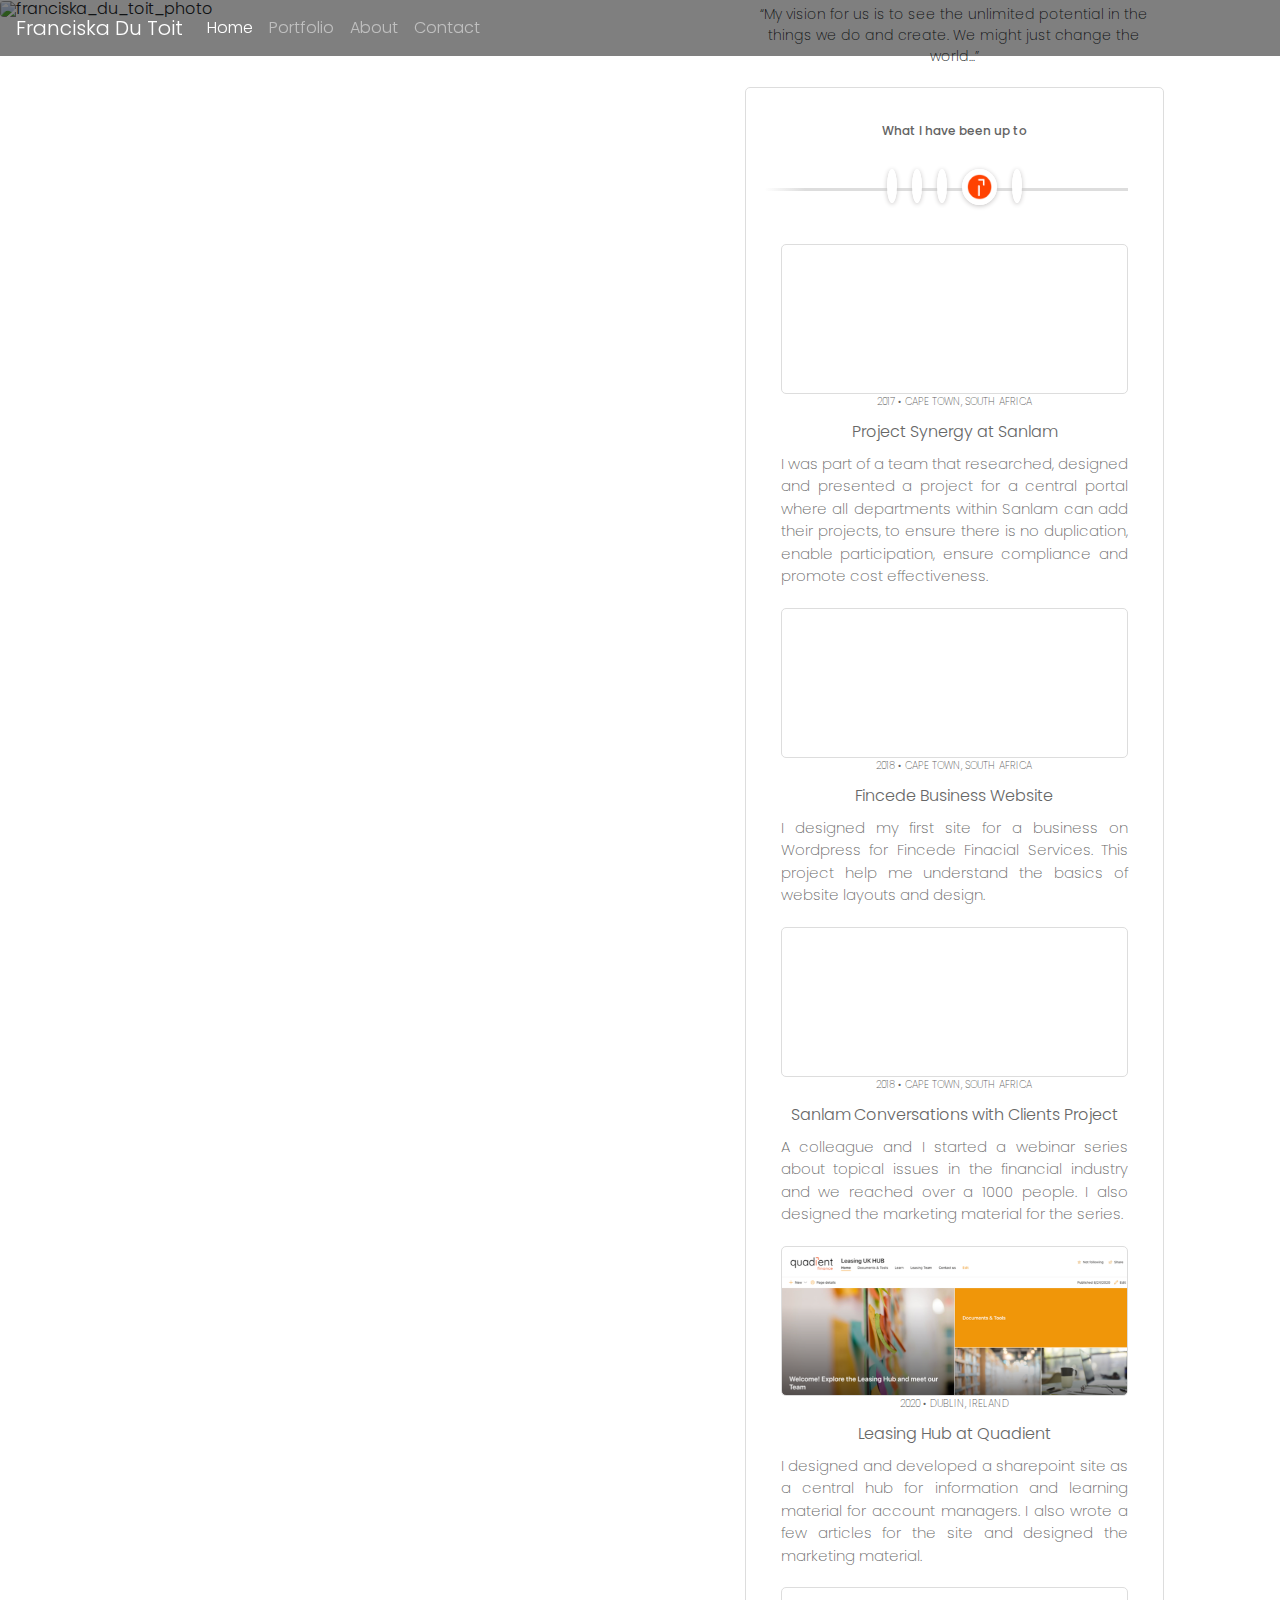
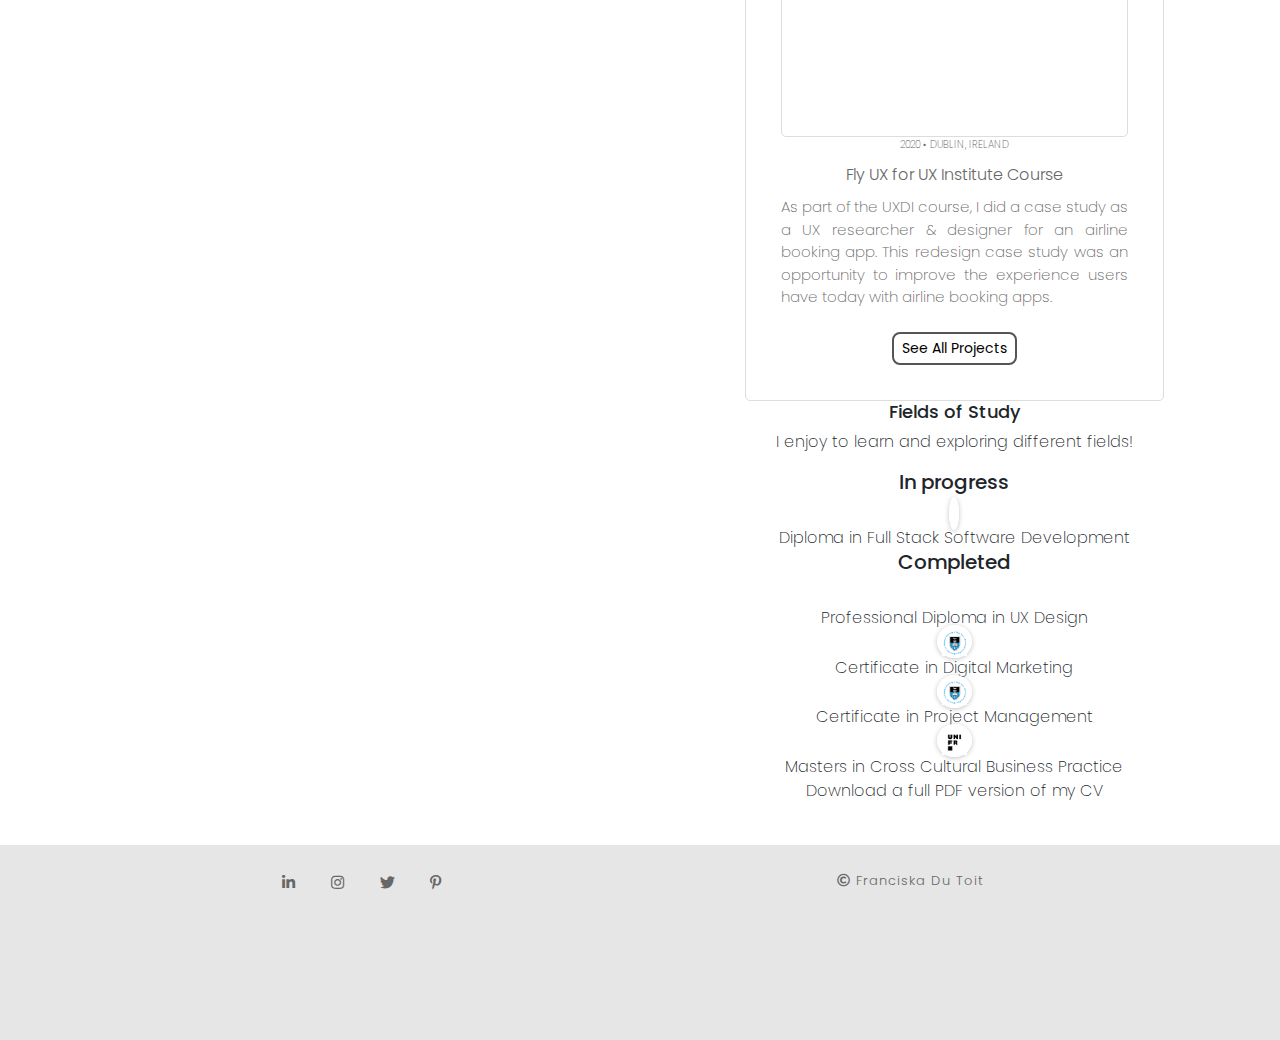
==== about.html @ e662b26e "Add page links" ====
<!DOCTYPE html>
<html lang="en">
<head>
<meta charset="UTF-8">
<meta name="viewport" content="width=device-width, initial-scale=1.0">
<meta http-equiv="X-UA-Compatible" content="ie=edge">
<link rel="stylesheet" href="https://use.fontawesome.com/releases/v5.8.2/css/all.css">
<link href="https://cdn.jsdelivr.net/npm/bootstrap@4.5.3/dist/css/bootstrap.min.css" rel="stylesheet">
<link href="https://cdnjs.cloudflare.com/ajax/libs/mdbootstrap/4.19.1/css/mdb.min.css" rel="stylesheet">
<link rel="stylesheet" href="assets/css/style.css">
<title>Franciska Du Toit</title>
<link rel="shortcut icon" type="image/jpg" href="#"/>
</head>
<body>
    <div class="container-fluid">
        <div class="row" >
            <!-- Hero Image-->
            <div class="col-12 col-md-6">
                <section>
                <!-- Nav Menu Section Code from Bootstrap-->
                        <div class="site-header"> 
                            <nav class="navbar navbar-expand-lg fixed-top navbar-dark " style="background-color: rgba(0,0,0,.5)">
                                <div class="container-fluid">
                                    <a class="navbar-brand" href="index.html">Franciska Du Toit</a>
                                    <button class="navbar-toggler" type="button" data-toggle="collapse" data-target="#navbarNav" aria-controls="navbarNav" aria-expanded="false" aria-label="Toggle navigation">
                                        <span class="navbar-toggler-icon"></span>
                                    </button>
                                    <div class="collapse navbar-collapse" id="navbarNav">
                                        <ul class="navbar-nav">
                                            <li class="nav-item">
                                                <a class="nav-link active" aria-current="page" href="index.html">Home</a>
                                            </li>
                                            <li class="nav-item">
                                                <a class="nav-link" href="portfolio.html">Portfolio</a>
                                            </li>
                                            <li class="nav-item">
                                                <a class="nav-link" href="about.html">About</a>
                                            </li>
                                            <li class="nav-item">
                                                <a class="nav-link" href="contact.html">Contact</a>
                                            </li>
                                        </ul>
                                    </div>
                                </div>
                            </nav>
                <!-- Nav Menu Section End-->                
                        </div>
                <!-- Hero Image ----------->    
                <figure class="figure">
                    <img src="#" class="figure-img img-fluid rounded" alt="franciska_du_toit_photo">
                </figure>    
                <!-- Hero Image End-------->
                    </section>
                </div>
                <!-- Content Section------->
                <div class="col-12 col-md-6 about-info-container">
                    <blockquote class="blockquote about-quote">
                            <p class="quote-text">“My vision for us is to see the unlimited potential in the things we do and create. We might just change the world...”</p>
                    </blockquote>
                    <div class="project-timeline-container">
                        <h1 class="project-timeline-heading" >
                            What I have been up to
                        </h1>
                        <!-- original code credit for list: https://austinknight.com/ -->
                        <div class="timeline-line"></div>
                        <div class="project-timeline-tab">
                            <div class="project-list" role="tablist">
                                <a data-w-tab="Project Synergy at Sanlam" class="timeline-event inline-block tab-link" tabindex="-1" id="synergy-project" href="#w-tabs-0-data-w-pane-0" role="tab" aria-controls="w-tabs-0-data-w-pane-0" aria-selected="false">
                                    <img src="assets/images/franciska_du_toit_sanlam-project.png" width="25" alt="">
                                </a>
                                <a data-w-tab="Fincede Business Website" class="timeline-event inline-block tab-link" tabindex="-1" id="fincede-project" href="#w-tabs-0-data-w-pane-1" role="tab" aria-controls="w-tabs-0-data-w-pane-1" aria-selected="false">
                                    <img src="assets/images/franciska_du_toit_fincede-project.png" width="25" alt="">
                                </a>
                                <a data-w-tab="Project Conversations with Clients at Sanlam" class="timeline-event inline-block tab-link" tabindex="-1" id="conversations-project" href="#w-tabs-0-data-w-pane-2" role="tab" aria-controls="w-tabs-0-data-w-pane-2" aria-selected="false">
                                    <img src="assets/images/franciska_du_toit_sanlam-project.png" width="25" alt="">
                                </a>
                                <a data-w-tab="Leasing Hub at Quadient" class="timeline-event inline-block tab-link" tabindex="-1" id="leasehub-project" href="#w-tabs-0-data-w-pane-3" role="tab" aria-controls="w-tabs-0-data-w-pane-3" aria-selected="false">
                                    <img src="assets/images/franciska_du_toit_quadient-project.png" width="25" alt="">
                                </a>
                                <a data-w-tab="Fly UX for UX Institute Course" class="timeline-event inline-block tab-link" tabindex="-1" id="fluyx-project" href="#w-tabs-0-data-w-pane-4" role="tab" aria-controls="w-tabs-0-data-w-pane-4" aria-selected="false">
                                    <img src="assets/images/franciska_du_toit_flyux-project.png" width="25" alt="">
                                </a>
                            </div>
                        </div>
                        <div class="project-content">
                            <div data-w-tab="Sanlam Synergy Project" class="tab-pane tab-active" id="w-tabs-0-data-w-pane-0" role="tabpanel" aria-labelledby="w-tabs-0-data-w-tab-0" style="opacity: 1; transition: opacity 300ms ease-in-out 0s;">
                                <div class="row">
                                    <div class="col-12">
                                        <div class="ai-work-thumb" style="background-image: url(assets/images/franciska_du_toit_sanlam-synergy-project-image.png);">
                                        </div>
                                    </div>
                                    <div class="col-12">
                                        <div class="timeline-year">2017 • Cape Town, South Africa
                                        </div>
                                        <h3 class="project-title">Project Synergy at Sanlam
                                        </h3>
                                        <p class="project-title-text">I was part of a team that researched, designed and presented a project for a central portal where all departments within Sanlam can add their projects, to ensure there is no duplication, enable participation, ensure compliance and promote cost effectiveness. 
                                        </p>
                                    </div>
                                </div>
                            </div>
                            <div data-w-tab="Fincede Business Website" class="tab-pane tab-active" id="w-tabs-0-data-w-pane-1" role="tabpanel" aria-labelledby="w-tabs-0-data-w-tab-1" style="opacity: 1; transition: opacity 300ms ease-in-out 0s;">
                                <div class="row">
                                    <div class="col-12">
                                        <div class="ai-work-thumb" style="background-image: url(assets/images/franciska_du_toit_fincede-project-image.png);">
                                        </div>
                                    </div>
                                    <div class="col-12">
                                        <div class="timeline-year">2018 • Cape Town, South Africa
                                        </div>
                                        <h3 class="project-title">Fincede Business Website
                                        </h3>
                                        <p class="project-title-text">I designed my first site for a business on Wordpress for Fincede Finacial Services. This project help me understand the basics of website layouts and design.
                                        </p>
                                    </div>
                                </div>
                            </div>
                            <div data-w-tab="Sanlam Conversations with Clients Project" class="tab-pane tab-active" id="w-tabs-0-data-w-pane-2" role="tabpanel" aria-labelledby="w-tabs-0-data-w-tab-2" style="opacity: 1; transition: opacity 300ms ease-in-out 0s;">
                                <div class="row">
                                    <div class="col-12">
                                        <div class="ai-work-thumb" style="background-image: url(assets/images/franciska_du_toit_sanlam-conversations-project-image.png);">
                                        </div>
                                    </div>
                                    <div class="col-12">
                                        <div class="timeline-year">2018 • Cape Town, South Africa
                                        </div>
                                        <h3 class="project-title">Sanlam Conversations with Clients Project
                                        </h3>
                                        <p class="project-title-text">A colleague and I started a webinar series about topical issues in the financial industry and we reached over a 1000 people. I also designed the marketing material for the series. 
                                        </p>
                                    </div>
                                </div>
                            </div> 
                            <div data-w-tab="Leasing Hub at Quadient" class="tab-pane tab-active" id="w-tabs-0-data-w-pane-3" role="tabpanel" aria-labelledby="w-tabs-0-data-w-tab-3" style="opacity: 1; transition: opacity 300ms ease-in-out 0s;">
                                <div class="row">
                                    <div class="col-12">
                                        <div class="ai-work-thumb" style="background-image: url(assets/images/franciska_du_toit_leasehub-project.png);">
                                        </div>
                                    </div>
                                    <div class="col-12">
                                        <div class="timeline-year">2020 • Dublin, Ireland
                                        </div>
                                        <h3 class="project-title">Leasing Hub at Quadient
                                        </h3>
                                        <p class="project-title-text">I designed and developed a sharepoint site as a central hub for information and learning material for account managers. I also wrote a few articles for the site and designed the marketing material. 
                                        </p>
                                    </div>
                                </div>
                            </div>
                            <div data-w-tab="Leasing Hub at Quadient" class="tab-pane tab-active" id="w-tabs-0-data-w-pane-4" role="tabpanel" aria-labelledby="w-tabs-0-data-w-tab-4" style="opacity: 1; transition: opacity 300ms ease-in-out 0s;">
                                <div class="row">
                                    <div class="col-12">
                                        <div class="ai-work-thumb" style="background-image: url(assets/images/franciska_du_toit_flyuxmobile-project.png);">
                                        </div>
                                    </div>
                                    <div class="col-12">
                                        <div class="timeline-year">2020 • Dublin, Ireland
                                        </div>
                                        <h3 class="project-title">Fly UX for UX Institute Course
                                        </h3>
                                        <p class="project-title-text">As part of the UXDI course, I did a case study as a UX researcher & designer for an airline booking app. This redesign case study was an opportunity to improve the experience users have today with airline booking apps. 
                                        </p>
                                    </div>
                                </div>
                            </div>  
                        </div>
                        <div class="btn-container">
                            <div class="center-btn">
                                <button type="button" id="about-btn" class="btn btn-sm">See All Projects
                                <a href="portfolio.html"></a>
                                </button>
                            </div>
                        </div>
                    </div>
                    <div>
                        <h1 class="about-heading" >
                            Fields of Study
                        </h1>
                        <p class="about-text">
                            I enjoy to learn and exploring different fields!
                        </p>
                        <div class="progress-container">
                            <h5 class="progress-heading">
                                In progress
                            </h5>
                            <div class="bullet-qual">
                                <a data-w-tab="Diploma in Full Stack Software Development" class="timeline-event tab-link" id="developer-qual" href="https://codeinstitute.net/full-stack-software-development-diploma/" target="_blank" role="tab" aria-controls="" aria-selected="">
                                    <img src="assets/images/franciska_du_toit_code-institute-logo.png" width="25" alt="">
                                </a>
                                <div class="qualifications-text">Diploma in Full Stack Software Development
                                </div>
                            </div>
                        </div>
                        <div class="progress-container">
                            <h5 class="progress-heading">
                                Completed
                            </h5>
                            <div class="bullet-qual">
                                <a class="bullet-qual-item" href="https://www.uxdesigninstitute.com/" target="_blank" role="tab" aria-controls="" aria-selected="">
                                    <img src="assets/images/franciska_du_toit_flyux-project.png" width="25" alt="">
                                </a>
                                <div class="qualifications-text">Professional Diploma in UX Design
                                </div>
                                <a class="timeline-event tab-link" id="dm-qual" href="https://www.getsmarter.com/products/uct-digital-marketing-online-short-course" target="_blank" role="tab" aria-controls="" aria-selected="">
                                    <img src="assets/images/franciska_du_toit_UCT-logo.png" width="25" alt="">
                                </a>
                                <div class="qualifications-text">Certificate in Digital Marketing
                                </div>
                                <a data-w-tab="Certificate in Project Management" class="timeline-event tab-link" id="pm-qual" href="https://www.getsmarter.com/products/uct-project-management-foundations-online-short-course" target="_blank" role="tab" aria-controls="" aria-selected="">
                                    <img src="assets/images/franciska_du_toit_UCT-logo.png" width="25" alt="">
                                </a>
                                <div class="qualifications-text">Certificate in Project Management
                                </div>
                                <a data-w-tab="Masters in Cross Cultural Business Practice" class="timeline-event tab-link" id="master-qual" href="https://www3.unifr.ch/ius/llm/en/" target="_blank" role="tab" aria-controls="" aria-selected="">
                                    <img src="assets/images/franciska_du_toit_university-of-fribourg-logo.png" width="25" alt="">
                                </a>
                                <div class="qualifications-text">Masters in Cross Cultural Business Practice
                                </div>
                            </div>
                        </div>
                        <div>
                            <p>Download a full PDF version of my CV</p>
                        </div>
                    </div>
                </div>
                <!-- Content Section End-->
                <!-- Footer Section------->
                <footer class="footer">
                    <div class="container-fluid footer-container">
                        <div class="row">
                            <div class="col-12 col-md-6">
                                <ul class="social-list inline-block" >
                                    <li><a href="#" target="_blank" class="linkedin social-icon"><i class="fab fa-linkedin-in "></i></a></li>
                                    <li><a href="#" target="_blank" class="linkedin social-icon"><i class="fab fa-instagram"></i></a></li>
                                    <li><a href="#" target="_blank" class="linkedin social-icon"><i class="fab fa-twitter"></i></a></li>
                                    <li><a href="#" target="_blank" class="linkedin social-icon"><i class="fab fa-pinterest-p"></i></a></li>
                                </ul>
                            </div>
                            <div class="col-12 col-md-6 copyright">
                                <div class="copyright-icon"> 
                                    <i class="far fa-copyright"></i> Franciska Du Toit
                                </div>
                                
                            </div>
                        </div>
                    </div>
                </footer>
            </div>
    </div>
<script src="https://cdnjs.cloudflare.com/ajax/libs/jquery/3.5.1/jquery.slim.min.js"></script>
<script src="https://cdnjs.cloudflare.com/ajax/libs/popper.js/1.16.1/umd/popper.min.js"></script>
<script src="https://cdnjs.cloudflare.com/ajax/libs/twitter-bootstrap/4.5.2/js/bootstrap.min.js"></script>
</body>
</html>
---- assets/css/style.css ----
@import url('https://fonts.googleapis.com/css2?family=Poppins:wght@100;200;300;400;500;600;700;800;900&display=swap');


body{
    font-family: 'Poppins', sans-serif;
    font-weight: 300;
    
    
}

.container-fluid{
    padding-left: 0px;
    padding-right: 0px;
    margin-left: 0px;
    margin-right: 0px;
    
}

/* ----------------------------------------Nav Bar */

.navbar-toggler {
    padding-right: 20%;
}


/* ----------------------------------------Hero Image */

.figure{
    padding-bottom: 1%;
}

/* ----------------------------------------Personal Info Page */


.personal-info-container {
    padding-left: 8%;
    padding-right: 10%;
    text-align: center;
}

.personal-info-container, h1{
    font-size: large;
}

.personal-info-container, p{
    font-weight: 200;
    font-size: medium;
}

 /* original code credit for bullets: https://austinknight.com/ */
.bullet {
    display: flex;
    padding-bottom: 10px;
    -webkit-box-align: start;
    align-items: flex-start;
}

.bullet-icon{
    display: flex;
    width: 25px;
    height: 25px;
    margin-right: 10px;
    -webkit-box-pack: center;
    justify-content: center;
    align-items: center;
    -webkit-box-align: center;
    -webkit-box-flex: 0;
    flex: 0 0 auto;
    border: 1px solid #bfbfbf;
    border-radius: 35px;
    background-color: #fff;
}

.bullet-text {
    color: #636363;
    font-size: 14px;
    font-weight: 300;
    padding-right: 30px;
    font-family: 'Poppins', sans-serif;
}

/* Original Code from https://www.w3schools.com/css/css3_buttons.asp */
.btn-container {
    position: relative;
}

#about-btn{
    background-color: white;
    color: black;
    border: 2px solid #555555;
    border-radius: 8px;
}

#about-btn:hover {
    background-color: #555555;
    color: white;
}

.quote-container {
    padding-top: 5%;
    padding-bottom: none;
    margin-bottom: 0;
    font-size: x-small;
}

.blockquote p {
    font-size: 14px;
    padding-top: 1%;
    padding-bottom: 1%;
    margin-bottom: 0%;
}

/* ----------------------------------------Portfolio Page */

.portfolio-text-container{
    padding-left: 8%;
    padding-right: 10%;
    text-align: center;
}

.portfolio-heading{
    text-align: center;
}

.menu-color-ui{
    background-color: #316879;
}
.menu-color-ux{
    background-color: #f47a60;
}
.menu-color-code{
    background-color: #7fe7dc;
}
.menu-color-other{
    background-color: #ced7d8;
}

.list-inline-item:not(:last-child) {
    margin-right: 0;
}
.menucontainer {
    font-size: 0;
}

#nav {
    margin: 0;
}

#nav li{
    font-size: 14px;
    padding: 0;
}

.nav-container{
    margin-bottom: auto;
}

.menu-item {
    height: 120px;
    text-align: center;
    padding: 0;
}

.menu-item a {
    width: 100%;
    text-decoration: none;
    color: #555555;
    height: 120px;
}

.menu-item-ui {
    height: 120px;
    text-align: center;
    padding: 0;
}

.menu-item-ui a {
    width: 100%;
    text-decoration: none;
    color: #fff;
    height: 120px;
}

.menu-item span {
    display: block;
    width: 100%;
    padding-top: 50px;
    text-align: center;
    font-size: 15px;
    font-weight: 300;
}

.menu-item-ui span {
    display: block;
    width: 100%;
    padding-top: 50px;
    text-align: center;
    font-size: 15px;
    font-weight: 300;
}

/* ----------------------------------------About Page */

.about-info-container {
    padding-left: 8%;
    padding-right: 10%;
    text-align: center;
}

.about-info-container, h1{
    font-size: large;
}

.about-info-container, p{
    font-weight: 200;
    font-size: medium;
}

/*original code credit for project timeline list: https://austinknight.com/ */
.project-timeline-container {
    position: relative;
    display: block;
    padding: 35px;
    border: 1px solid #ddd;
    border-radius: 5px;
    color: #676767;
    text-decoration: none;
}

.project-timeline-heading {
    position: relative;
    -webkit-box-flex: 0;
    -webkit-flex: 0 auto;
    -ms-flex: 0 auto;
    flex: 0 auto;
    color: #636363;
    font-size: 12px;
    line-height: 15px;
    text-align: center;
}

.timeline-line {
    height: 3px;
    margin-top: 50px;
    margin-left: -20px;
    background-color: transparent;
    background-image: -webkit-gradient(linear, left top, right top, color-stop(1%, hsla(0, 0%, 86.7%, 0)), color-stop(12%, #ddd));
    background-image: linear-gradient(90deg, hsla(0, 0%, 86.7%, 0) 1%, #ddd 12%);
}

.project-timeline-tab{
    margin-top: -22px;
}

.project-list {
    justify-content: space-between;
    padding-bottom: 35px;
    margin-left: 0px;
}

/* image border styling from https://www.w3schools.com/howto/howto_css_border_image.asp */
.timeline-event{
    border: 5px solid #fff;
    border-radius: 50%;
    box-shadow: 0 1px 5px 0 #c4c2c2;
    margin-right: 5px;
    margin-left: 5px;
    transition: box-shadow 300ms ease, transform 300ms ease, -webkit-transform 300ms ease;
}

.tab-active {
    display: block;
}

.ai-work-thumb {
    height: 150px;
    margin-top: 4px;
    border: 1px solid #ddd;
    border-radius: 5px;
    background-position: 0px 0px;
    background-size: cover;
}

.timeline-year {
    position: relative;
    -webkit-box-flex: 0;
    -webkit-flex: 0 auto;
    -ms-flex: 0 auto;
    flex: 0 auto;
    color: #636363;
    font-size: 10px;
    line-height: 15px;
    text-align: center;
    text-transform: uppercase;
}

.project-title {
    margin-top: 10px;
    font-size: 16px;
    line-height: 26px;
    font-weight: 300;
}

.project-title-text  {
    text-align: justify;
    font-size: 15px;
}

.bullet-icon .qualifications{
    display: flex;
    width: 25px;
    height: 25px;
    margin-right: 10px;
    -webkit-box-pack: center;
    justify-content: center;
    align-items: center;
    -webkit-box-align: center;
    -webkit-box-flex: 0;
    flex: 0 0 auto;
    border: 1px solid #706d6d;
    border-radius: 35px;
    background-color: #fff;
}

.qualifications-text{
    justify-content: left;
}

/* ----------------------------------------Contact Page */

.form-container{
    
    padding-left: 5%;
    padding-right: 5%;
}

.contact-btn-container{
    position: relative;
    padding-top: 2%;
}


#contact-btn{
    background-color: #316879;
    color: #fff;
    border-radius: 8px;
}

#contact-btn:hover  {
    background-color: #15343d;
    color: white;
}
/* ----------------------------------------Hover.css */

.hvr-sweep-to-bottom:before {
    background: rgba(0,0,0,0.2);
    height: 120px;
}


/* ----------------------------------------Footer */

.footer{
    position: relative;
    background-color: #e6e6e6;
    width: 100%;
    margin-top: 2%;
    text-align: center;
    letter-spacing: 1px;
    font-size: 15px;
    padding: 5% 10% 5% 17%;
}

.footer-container{
    position: relative;
    display: block;
    margin-right: auto;
    margin-left: auto;
    padding-right: 25px;
    padding-left: 25px;
    clear: none;
}

.footer-text {
    font-weight: 100;
    font-size: x-small;
}

.footer a {
    color: #222222;
    -webkit-tap-highlight-color: rgba(0,0,0,0);
    padding-top: 3px;
    border-width: 5px;
    color: #676767;
    line-height: 18px;
    text-decoration: none;
    padding-left: 10px;
}

.linkedin {
    max-width: 25px;
    margin-right: 20px;
    float: right;
    opacity: 1;
    transition: opacity 400ms ease;
}

.inline-block{
    display: inline-block;
}

.social-list{
    list-style: none;
    padding: 0;
    margin: 0;
    padding-bottom: 10px;
}

.social-list > li {
    display: inline-block;
}

.copyright {
    color: #676767;
    font-size: small;
    padding-bottom: 10px;
}

.copyright-icon{
    margin-right: 5px;
    font-family: 'Poppins', sans-serif;;
}


/* ----------------------------------------Media Queries */


@media screen and (max-width: 600px){
.quote-container {
    display: none;
}
}

/* For Tablet*/
@media screen and (min-width: 600px){
.personal-info-container {
    padding-top: 9%;
    padding-bottom: 10%;
}
}

/* For Desktop*/
@media screen and (min-width: 800px){
.personal-info-container {
    padding-top: 6%;
    padding-bottom: 10%;
}
}

/* For Desktop*/
@media screen and (min-width: 800px){
.portfolio-container {
    padding-top: 6%;
    padding-bottom: 10%;
}
}

/* For Tablet*/
@media screen and (min-width: 600px){
.footer {
    padding-right: 25px;
    padding-left: 25px;
}
}
@media screen and (min-width: 768px){
.form-container{
    padding-top: 20% ;
}
}

/* For Desktop*/
@media screen and (min-width: 768px){
.footer {
    padding-right: 5%;
    padding-left: 5%;
    padding-top: 2%;
    padding-bottom: 10%;
}
}

/* For Tablet*/
@media screen and (min-width: 600px){
.footer-container {
    padding-right: 25px;
    padding-left: 25px;
}
}
/* For Desktop*/
@media screen and (min-width: 768px){
.footer-container {
    padding-right: 5%;
    padding-left: 5%;
    padding-top: 0;
    padding-bottom: 0;
    margin-top: 0;
}
}

@media screen and (min-width: 768px){
.center-btn {
    padding-top: 2%;
    -ms-transform: translateX(0%);
    transform: translateX(0%);
}
}
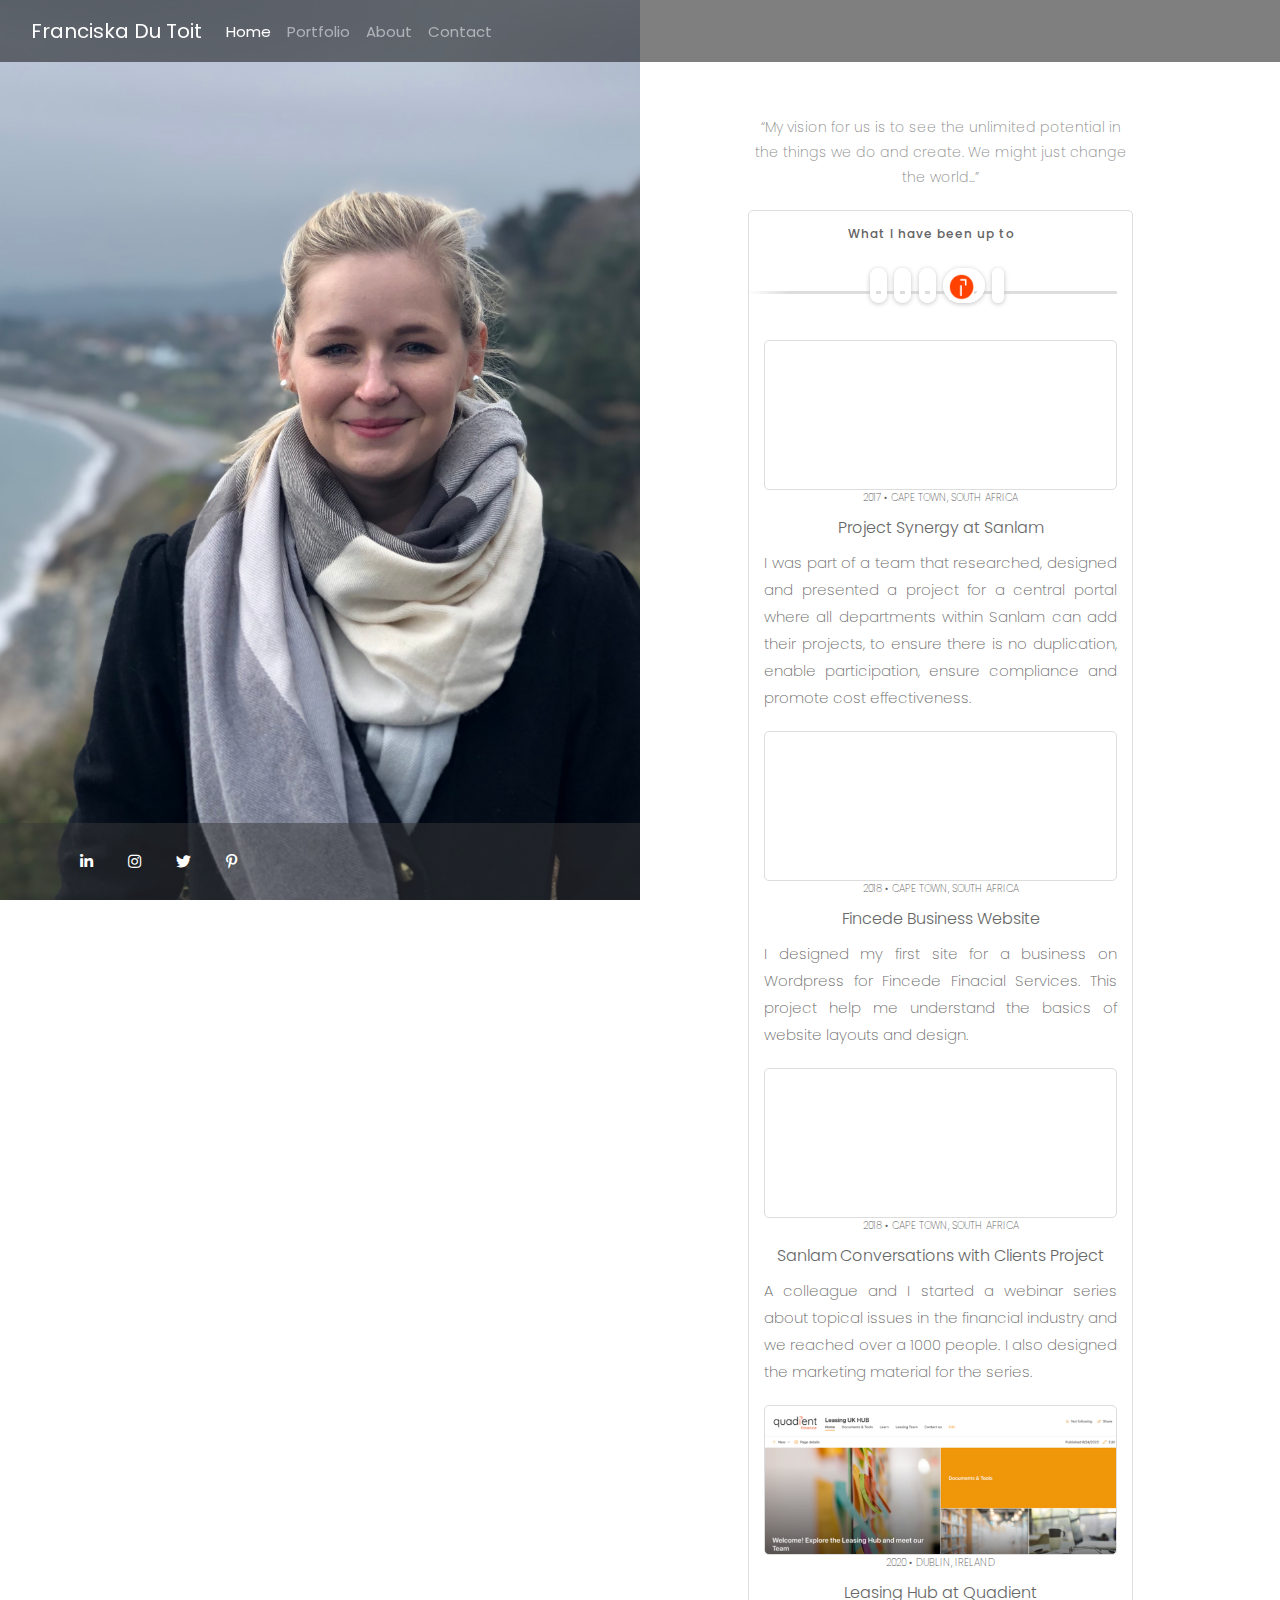
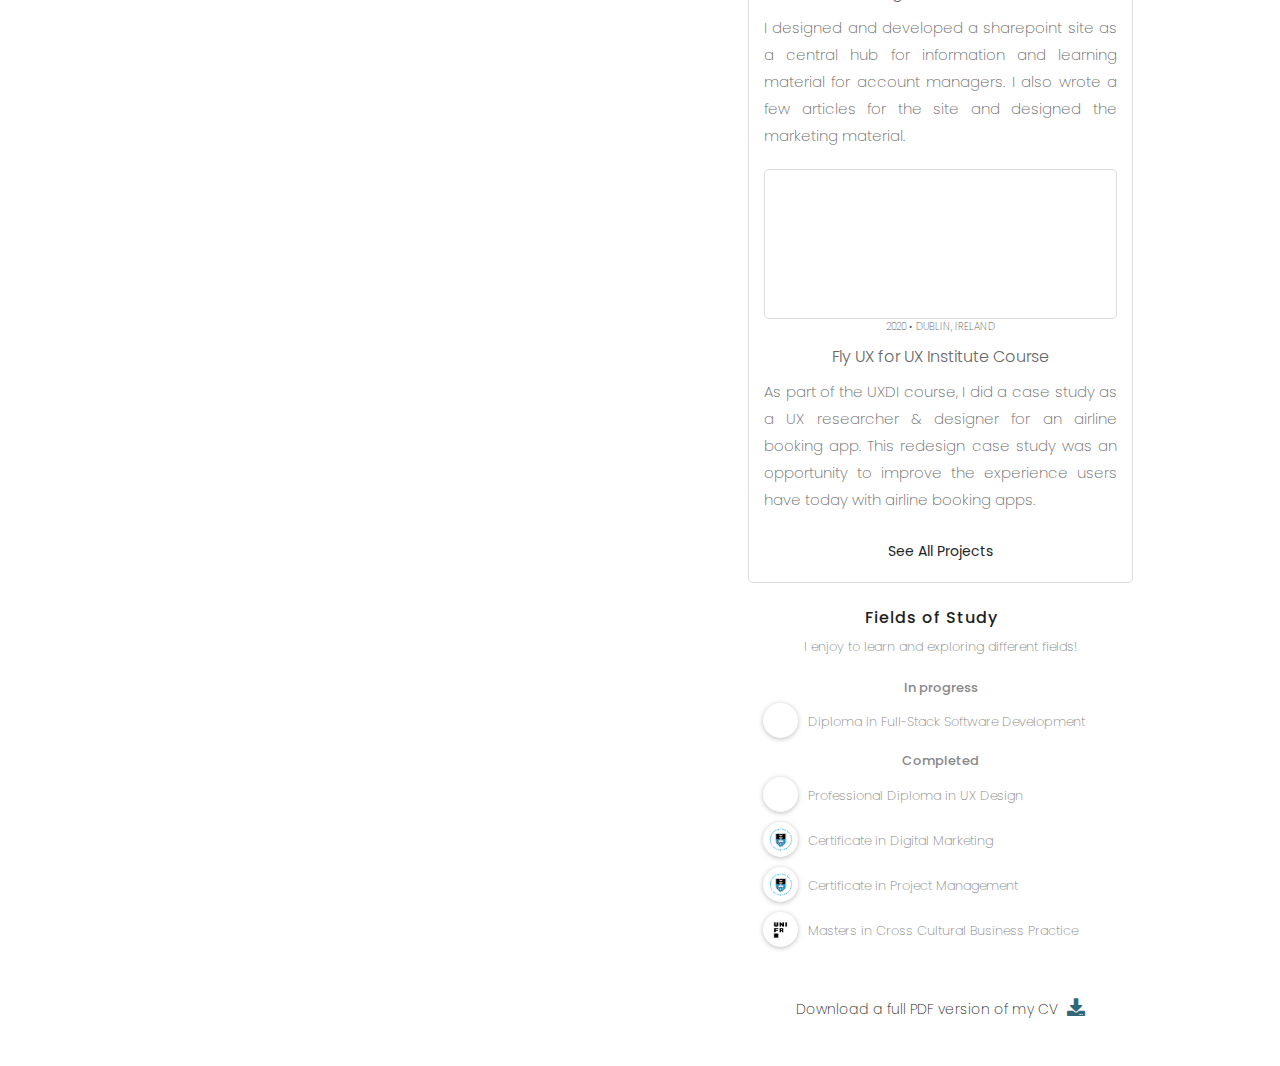
==== commit f1958589: "Change layout for hero image and content for about page" ====
--- a/about.html
+++ b/about.html
@@ -1,254 +1,297 @@
 <!DOCTYPE html>
 <html lang="en">
 <head>
-<meta charset="UTF-8">
-<meta name="viewport" content="width=device-width, initial-scale=1.0">
-<meta http-equiv="X-UA-Compatible" content="ie=edge">
-<link rel="stylesheet" href="https://use.fontawesome.com/releases/v5.8.2/css/all.css">
-<link href="https://cdn.jsdelivr.net/npm/bootstrap@4.5.3/dist/css/bootstrap.min.css" rel="stylesheet">
-<link href="https://cdnjs.cloudflare.com/ajax/libs/mdbootstrap/4.19.1/css/mdb.min.css" rel="stylesheet">
-<link rel="stylesheet" href="assets/css/style.css">
-<title>Franciska Du Toit</title>
-<link rel="shortcut icon" type="image/jpg" href="#"/>
+    <meta charset="UTF-8">
+    <meta name="viewport" content="width=device-width, initial-scale=1.0">
+    <meta http-equiv="X-UA-Compatible" content="ie=edge">
+    <meta name="description" content="Franciska Du Toit Personal and Portfolio Website">
+    <meta name="keywords" content="Franciska Du Toit, Franciska Du Toit website">
+    <title>Franciska Du Toit</title>
+    <!-- Favicon to update -->
+    <link rel="shortcut icon" type="image/jpg" href="#">
+    <!-- Bootstrap CDN ------>
+    <link href="https://cdn.jsdelivr.net/npm/bootstrap@4.5.3/dist/css/bootstrap.min.css" rel="stylesheet">
+    <link href="https://cdnjs.cloudflare.com/ajax/libs/mdbootstrap/4.19.1/css/mdb.min.css" rel="stylesheet">
+    <!-- Fontawesom Icons -->
+    <link rel="stylesheet" href="https://use.fontawesome.com/releases/v5.8.2/css/all.css">
+    <!-- CSS style sheet --->
+    <link href="assets/css/style.css" rel="stylesheet">
 </head>
 <body>
-    <div class="container-fluid">
-        <div class="row" >
-            <!-- Hero Image-->
-            <div class="col-12 col-md-6">
-                <section>
-                <!-- Nav Menu Section Code from Bootstrap-->
-                        <div class="site-header"> 
-                            <nav class="navbar navbar-expand-lg fixed-top navbar-dark " style="background-color: rgba(0,0,0,.5)">
-                                <div class="container-fluid">
-                                    <a class="navbar-brand" href="index.html">Franciska Du Toit</a>
-                                    <button class="navbar-toggler" type="button" data-toggle="collapse" data-target="#navbarNav" aria-controls="navbarNav" aria-expanded="false" aria-label="Toggle navigation">
-                                        <span class="navbar-toggler-icon"></span>
-                                    </button>
-                                    <div class="collapse navbar-collapse" id="navbarNav">
-                                        <ul class="navbar-nav">
-                                            <li class="nav-item">
-                                                <a class="nav-link active" aria-current="page" href="index.html">Home</a>
-                                            </li>
-                                            <li class="nav-item">
-                                                <a class="nav-link" href="portfolio.html">Portfolio</a>
-                                            </li>
-                                            <li class="nav-item">
-                                                <a class="nav-link" href="about.html">About</a>
-                                            </li>
-                                            <li class="nav-item">
-                                                <a class="nav-link" href="contact.html">Contact</a>
-                                            </li>
-                                        </ul>
-                                    </div>
-                                </div>
-                            </nav>
-                <!-- Nav Menu Section End-->                
+    <!-- Nav Menu Section Code from Bootstrap-->
+    <div class="site-header"> 
+        <nav class="navbar navbar-expand-lg fixed-top navbar-dark " style="background-color: rgba(0,0,0,.5)">
+            <div class="container-fluid">
+                <a class="navbar-brand" href="index.html">Franciska Du Toit
+                </a>
+                <button class="navbar-toggler" type="button" data-toggle="collapse" data-target="#navbarNav" aria-controls="navbarNav" aria-expanded="false" aria-label="Toggle navigation">
+                    <span class="navbar-toggler-icon"></span>
+                </button>
+                <div class="collapse navbar-collapse" id="navbarNav">
+                    <ul class="navbar-nav">
+                        <li class="nav-item">
+                            <a class="nav-link active" aria-current="page" href="index.html">Home</a>
+                        </li>
+                        <li class="nav-item">
+                            <a class="nav-link" href="portfolio.html">Portfolio</a>
+                        </li>
+                        <li class="nav-item">
+                            <a class="nav-link" href="about.html">About</a>
+                        </li>
+                        <li class="nav-item">
+                            <a class="nav-link" href="contact.html">Contact</a>
+                        </li>
+                    </ul>
+                </div>
+            </div>
+        </nav>
+    </div>
+    <!-- Nav Menu end ------------>
+    <div class="container">
+    <!-- Hero Image for Desktop -->
+    <section class="hero-image " style="background-image: url(assets/images/franciska_du_toit_aboutpage_image.jpg);">
+        <div class="hero-image-footer">
+            <ul class="social-list">
+                <li><a href="https://www.linkedin.com/in/franciskadutoit" target="_blank" class="linkedin social-icon"><i class="fab fa-linkedin-in "></i></a></li>
+                <li><a href="https://www.instagram.com/designed.byfranciska/" target="_blank" class="linkedin social-icon"><i class="fab fa-instagram"></i></a></li>
+                <li><a href="https://twitter.com/FranciskaDuToit" target="_blank" class="linkedin social-icon"><i class="fab fa-twitter"></i></a></li>
+                <li><a href="https://www.pinterest.ie/franciskadtt/_saved/" target="_blank" class="linkedin social-icon"><i class="fab fa-pinterest-p"></i></a></li>
+            </ul>
+        </div>
+    </section>
+    <!-- Hero Image for Desktop End-->
+    <!-- Content section-->
+    <section class="personal-content">
+        <section class="personal-section">
+            <div class="container-fluid container-custom">
+                <div class="row">
+                    <div class="col-sm-12">
+                    <!-- Hero Image for Mobile & Tablet -->
+                        <div class="hero-image-mobile" style="background-image: url(assets/images/franciska_du_toit_aboutpage_image.jpg);">
                         </div>
-                <!-- Hero Image ----------->    
-                <figure class="figure">
-                    <img src="#" class="figure-img img-fluid rounded" alt="franciska_du_toit_photo">
-                </figure>    
-                <!-- Hero Image End-------->
-                    </section>
-                </div>
-                <!-- Content Section------->
-                <div class="col-12 col-md-6 about-info-container">
-                    <blockquote class="blockquote about-quote">
-                            <p class="quote-text">“My vision for us is to see the unlimited potential in the things we do and create. We might just change the world...”</p>
-                    </blockquote>
-                    <div class="project-timeline-container">
-                        <h1 class="project-timeline-heading" >
-                            What I have been up to
-                        </h1>
-                        <!-- original code credit for list: https://austinknight.com/ -->
-                        <div class="timeline-line"></div>
-                        <div class="project-timeline-tab">
-                            <div class="project-list" role="tablist">
-                                <a data-w-tab="Project Synergy at Sanlam" class="timeline-event inline-block tab-link" tabindex="-1" id="synergy-project" href="#w-tabs-0-data-w-pane-0" role="tab" aria-controls="w-tabs-0-data-w-pane-0" aria-selected="false">
-                                    <img src="assets/images/franciska_du_toit_sanlam-project.png" width="25" alt="">
-                                </a>
-                                <a data-w-tab="Fincede Business Website" class="timeline-event inline-block tab-link" tabindex="-1" id="fincede-project" href="#w-tabs-0-data-w-pane-1" role="tab" aria-controls="w-tabs-0-data-w-pane-1" aria-selected="false">
-                                    <img src="assets/images/franciska_du_toit_fincede-project.png" width="25" alt="">
-                                </a>
-                                <a data-w-tab="Project Conversations with Clients at Sanlam" class="timeline-event inline-block tab-link" tabindex="-1" id="conversations-project" href="#w-tabs-0-data-w-pane-2" role="tab" aria-controls="w-tabs-0-data-w-pane-2" aria-selected="false">
-                                    <img src="assets/images/franciska_du_toit_sanlam-project.png" width="25" alt="">
-                                </a>
-                                <a data-w-tab="Leasing Hub at Quadient" class="timeline-event inline-block tab-link" tabindex="-1" id="leasehub-project" href="#w-tabs-0-data-w-pane-3" role="tab" aria-controls="w-tabs-0-data-w-pane-3" aria-selected="false">
-                                    <img src="assets/images/franciska_du_toit_quadient-project.png" width="25" alt="">
-                                </a>
-                                <a data-w-tab="Fly UX for UX Institute Course" class="timeline-event inline-block tab-link" tabindex="-1" id="fluyx-project" href="#w-tabs-0-data-w-pane-4" role="tab" aria-controls="w-tabs-0-data-w-pane-4" aria-selected="false">
-                                    <img src="assets/images/franciska_du_toit_flyux-project.png" width="25" alt="">
-                                </a>
+                    <!-- Hero Image for Mobile & Tablet end-->
+                        <div class="col-12 about-info-container">
+                    <!-- Intro quote ------>
+                            <blockquote class="blockquote about-quote">
+                                <p class="quote-text">“My vision for us is to see the unlimited potential in the things we do and create. We might just change the world...”</p>
+                            </blockquote>
+                    <!-- Intro quote end ----------->
+                    <!-- Projects ------------------>
+                            <div class="project-timeline-container">
+                                <h1 class="project-timeline-heading" >
+                                What I have been up to
+                                </h1>
+                            <!-- original code credit for list: https://austinknight.com/ ---------->
+                                <div class="timeline-line"></div>
+                            <!-- Project timeline ------->
+                                    <div class="project-timeline-tab">
+                                        <div class="project-list" role="tablist">
+                                            <a data-w-tab="Project Synergy at Sanlam" class="timeline-event inline-block tab-link"  href="#w-tabs-0-data-w-pane-0" role="tab" aria-controls="w-tabs-0-data-w-pane-0" aria-selected="false">
+                                            <img src="assets/images/franciska_du_toit_sanlam-project.png" width="25" alt="">
+                                            </a>
+                                            <a data-w-tab="Fincede Business Website" class="timeline-event inline-block tab-link" tabindex="-1"  href="#w-tabs-0-data-w-pane-1" role="tab" aria-controls="w-tabs-0-data-w-pane-1" aria-selected="false">
+                                            <img src="assets/images/franciska_du_toit_fincede-project.png" width="25" alt="">
+                                            </a>
+                                            <a data-w-tab="Project Conversations with Clients at Sanlam" class="timeline-event inline-block tab-link" tabindex="-1" href="#w-tabs-0-data-w-pane-2" role="tab" aria-controls="w-tabs-0-data-w-pane-2" aria-selected="false">
+                                            <img src="assets/images/franciska_du_toit_sanlam-project.png" width="25" alt="">
+                                            </a>
+                                            <a data-w-tab="Leasing Hub at Quadient" class="timeline-event inline-block tab-link" tabindex="-1" href="#w-tabs-0-data-w-pane-3" role="tab" aria-controls="w-tabs-0-data-w-pane-3" aria-selected="false">
+                                            <img src="assets/images/franciska_du_toit_quadient-project.png" width="25" alt="">
+                                            </a>
+                                            <a data-w-tab="Fly UX for UX Institute Course" class="timeline-event inline-block tab-link" tabindex="-1" href="#w-tabs-0-data-w-pane-4" role="tab" aria-controls="w-tabs-0-data-w-pane-4" aria-selected="false">
+                                            <img src="assets/images/franciska_du_toit_flyux-project.png" width="25" alt="">
+                                            </a>
+                                        </div>
+                                    </div>
+                        <!-- Project timeline --------->
+                        <!-- Project timeline detail -->
+                                    <div class="project-content">
+                                        <div data-w-tab="Sanlam Synergy Project" class="tab-pane tab-active" id="w-tabs-0-data-w-pane-0" role="tabpanel" aria-labelledby="w-tabs-0-data-w-tab-0" style="opacity: 1; transition: opacity 300ms ease-in-out 0s;">
+                                            <div class="row">
+                                                <div class="col-12">
+                                                    <div class="ai-work-thumb" style="background-image: url(assets/images/franciska_du_toit_sanlam-synergy-project-image.png);">
+                                                    </div>
+                                                </div>
+                                                <div class="col-12">
+                                                    <div class="timeline-year">2017 • Cape Town, South Africa
+                                                    </div>
+                                                    <h3 class="project-title">Project Synergy at Sanlam
+                                                    </h3>
+                                                    <p class="project-title-text">I was part of a team that researched, designed and presented a project for a central portal where all departments within Sanlam can add their projects, to ensure there is no duplication, enable participation, ensure compliance and promote cost effectiveness. 
+                                                    </p>
+                                                </div>
+                                            </div>
+                                        </div>
+                                        <div data-w-tab="Fincede Business Website" class="tab-pane tab-active" id="w-tabs-0-data-w-pane-1" role="tabpanel" aria-labelledby="w-tabs-0-data-w-tab-1" style="opacity: 1; transition: opacity 300ms ease-in-out 0s;">
+                                            <div class="row">
+                                                <div class="col-12">
+                                                    <div class="ai-work-thumb" style="background-image: url(assets/images/franciska_du_toit_fincede-project-image.png);">
+                                                    </div>
+                                                </div>
+                                                <div class="col-12">
+                                                    <div class="timeline-year">2018 • Cape Town, South Africa
+                                                    </div>
+                                                    <h3 class="project-title">Fincede Business Website
+                                                    </h3>
+                                                    <p class="project-title-text">I designed my first site for a business on Wordpress for Fincede Finacial Services. This project help me understand the basics of website layouts and design.
+                                                    </p>
+                                                </div>
+                                            </div>
+                                        </div>
+                                    <div data-w-tab="Sanlam Conversations with Clients Project" class="tab-pane tab-active" id="w-tabs-0-data-w-pane-2" role="tabpanel" aria-labelledby="w-tabs-0-data-w-tab-2" style="opacity: 1; transition: opacity 300ms ease-in-out 0s;">
+                                        <div class="row">
+                                            <div class="col-12">
+                                                <div class="ai-work-thumb" style="background-image: url(assets/images/franciska_du_toit_sanlam-conversations-project-image.png);">
+                                                </div>
+                                            </div>
+                                            <div class="col-12">
+                                                <div class="timeline-year">2018 • Cape Town, South Africa
+                                                </div>
+                                                <h3 class="project-title">Sanlam Conversations with Clients Project
+                                                </h3>
+                                                <p class="project-title-text">A colleague and I started a webinar series about topical issues in the financial industry and we reached over a 1000 people. I also designed the marketing material for the series. 
+                                                </p>
+                                            </div>
+                                        </div>
+                                    </div> 
+                                    <div data-w-tab="Leasing Hub at Quadient" class="tab-pane tab-active" id="w-tabs-0-data-w-pane-3" role="tabpanel" aria-labelledby="w-tabs-0-data-w-tab-3" style="opacity: 1; transition: opacity 300ms ease-in-out 0s;">
+                                        <div class="row">
+                                            <div class="col-12">
+                                                <div class="ai-work-thumb" style="background-image: url(assets/images/franciska_du_toit_leasehub-project.png);">
+                                                </div>
+                                            </div>
+                                            <div class="col-12">
+                                                <div class="timeline-year">2020 • Dublin, Ireland
+                                                </div>
+                                                <h3 class="project-title">Leasing Hub at Quadient
+                                                </h3>
+                                                <p class="project-title-text">I designed and developed a sharepoint site as a central hub for information and learning material for account managers. I also wrote a few articles for the site and designed the marketing material. 
+                                                </p>
+                                            </div>
+                                        </div>
+                                    </div>
+                                    <div data-w-tab="Fly UX for UX Institute Course" class="tab-pane tab-active" id="w-tabs-0-data-w-pane-4" role="tabpanel" aria-labelledby="w-tabs-0-data-w-tab-4" style="opacity: 1; transition: opacity 300ms ease-in-out 0s;">
+                                        <div class="row">
+                                            <div class="col-12">
+                                                <div class="ai-work-thumb" style="background-image: url(assets/images/franciska_du_toit_flyuxmobile-project.png);">
+                                                </div>
+                                            </div>
+                                            <div class="col-12">
+                                                <div class="timeline-year">2020 • Dublin, Ireland
+                                                </div>
+                                                <h3 class="project-title">Fly UX for UX Institute Course
+                                                </h3>
+                                                <p class="project-title-text">As part of the UXDI course, I did a case study as a UX researcher & designer for an airline booking app. This redesign case study was an opportunity to improve the experience users have today with airline booking apps. 
+                                                </p>
+                                            </div>
+                                        </div>
+                                    </div>    
+                                </div>
+                        <!-- Project timeline detail end -->
+                        <!-- Go to projects button -------->
+                                <div class="btn-container">
+                                    <div class="center-btn">
+                                        <button type="button" id="about-btn" class="btn btn-sm">See All Projects
+                                        <a href="portfolio.html"></a>
+                                        </button>
+                                    </div>
+                                </div>
+                        <!-- Go to projects button -------->
                             </div>
+                    <!-- Project end ------>
+                    <!-- Qualifications --->
+                            <div class="qualification-container">
+                                <div>
+                                    <h1 class="about-heading" >
+                                    Fields of Study
+                                    </h1>
+                                    <p class="about-text">
+                                    I enjoy to learn and exploring different fields!
+                                    </p>
+                                <!-- Qualifications in-progress--->
+                                <div class="progress-container">
+                                    <h5 class="progress-heading">
+                                    In progress
+                                    </h5>
+                                    <div class="bullet-qual">
+                                        <a href="https://codeinstitute.net/full-stack-software-development-diploma/" target="_blank" class="bullet-qual-icon">
+                                        <img src="assets/images/franciska_du_toit_code-institute-logo.png" width="25" alt="">
+                                        </a>
+                                        <div class="bullet-qual-text">Diploma in Full-Stack Software Development
+                                        </div>
+                                    </div>
+                                </div>
+                                <!-- Qualifications in-progress end--->
+                                <!-- Qualifications completed--->
+                                <div class="progress-container">
+                                    <h5 class="progress-heading">
+                                    Completed
+                                    </h5>
+                                    <div class="bullet-qual">
+                                        <a href="https://www.uxdesigninstitute.com/" target="_blank" class="bullet-qual-icon">
+                                        <img src="assets/images/franciska_du_toit_flyux-project.png" width="25" alt="">
+                                        </a>
+                                        <div class="bullet-qual-text">Professional Diploma in UX Design
+                                        </div>
+                                    </div>
+                                    <div class="bullet-qual">
+                                        <a href="https://www.getsmarter.com/products/uct-digital-marketing-online-short-course" target="_blank" class="bullet-qual-icon">
+                                        <img src="assets/images/franciska_du_toit_UCT-logo.png" width="25" alt="">
+                                        </a>
+                                    <div class="bullet-qual-text">Certificate in Digital Marketing
+                                    </div>
+                                    </div>
+                                    <div class="bullet-qual">
+                                        <a href="https://www.getsmarter.com/products/uct-project-management-foundations-online-short-course" target="_blank" class="bullet-qual-icon">
+                                        <img src="assets/images/franciska_du_toit_UCT-logo.png" width="25" alt="">
+                                        </a>
+                                        <div class="bullet-qual-text">Certificate in Project Management
+                                        </div>
+                                    </div>
+                                    <div class="bullet-qual">
+                                        <a href="https://www3.unifr.ch/ius/llm/en/" target="_blank" class="bullet-qual-icon">
+                                        <img src="assets/images/franciska_du_toit_university-of-fribourg-logo.png" width="25" alt="">
+                                        </a>
+                                        <div class="bullet-qual-text">Masters in Cross Cultural Business Practice
+                                        </div>
+                                    </div>
+                                </div>
+                                <!-- Qualifications completed end --->
+                            </div>
+                            <!-- Qualifications End--->
+                            <!-- CV pdf downlaod--->
+                            <div>
+                                <p class="cv-text">Download a full PDF version of my CV
+                                    <a href="#" target="_blank" class="cv-pdf">
+                                    <i class="fa fa-download" aria-hidden="true"></i>
+                                        <span class="sr-only">Download link.</span>
+                                    </a>
+                                </p>
+                            </div>
+                            <!-- CV pdf downlaod--->
                         </div>
-                        <div class="project-content">
-                            <div data-w-tab="Sanlam Synergy Project" class="tab-pane tab-active" id="w-tabs-0-data-w-pane-0" role="tabpanel" aria-labelledby="w-tabs-0-data-w-tab-0" style="opacity: 1; transition: opacity 300ms ease-in-out 0s;">
-                                <div class="row">
-                                    <div class="col-12">
-                                        <div class="ai-work-thumb" style="background-image: url(assets/images/franciska_du_toit_sanlam-synergy-project-image.png);">
-                                        </div>
-                                    </div>
-                                    <div class="col-12">
-                                        <div class="timeline-year">2017 • Cape Town, South Africa
-                                        </div>
-                                        <h3 class="project-title">Project Synergy at Sanlam
-                                        </h3>
-                                        <p class="project-title-text">I was part of a team that researched, designed and presented a project for a central portal where all departments within Sanlam can add their projects, to ensure there is no duplication, enable participation, ensure compliance and promote cost effectiveness. 
-                                        </p>
-                                    </div>
-                                </div>
-                            </div>
-                            <div data-w-tab="Fincede Business Website" class="tab-pane tab-active" id="w-tabs-0-data-w-pane-1" role="tabpanel" aria-labelledby="w-tabs-0-data-w-tab-1" style="opacity: 1; transition: opacity 300ms ease-in-out 0s;">
-                                <div class="row">
-                                    <div class="col-12">
-                                        <div class="ai-work-thumb" style="background-image: url(assets/images/franciska_du_toit_fincede-project-image.png);">
-                                        </div>
-                                    </div>
-                                    <div class="col-12">
-                                        <div class="timeline-year">2018 • Cape Town, South Africa
-                                        </div>
-                                        <h3 class="project-title">Fincede Business Website
-                                        </h3>
-                                        <p class="project-title-text">I designed my first site for a business on Wordpress for Fincede Finacial Services. This project help me understand the basics of website layouts and design.
-                                        </p>
-                                    </div>
-                                </div>
-                            </div>
-                            <div data-w-tab="Sanlam Conversations with Clients Project" class="tab-pane tab-active" id="w-tabs-0-data-w-pane-2" role="tabpanel" aria-labelledby="w-tabs-0-data-w-tab-2" style="opacity: 1; transition: opacity 300ms ease-in-out 0s;">
-                                <div class="row">
-                                    <div class="col-12">
-                                        <div class="ai-work-thumb" style="background-image: url(assets/images/franciska_du_toit_sanlam-conversations-project-image.png);">
-                                        </div>
-                                    </div>
-                                    <div class="col-12">
-                                        <div class="timeline-year">2018 • Cape Town, South Africa
-                                        </div>
-                                        <h3 class="project-title">Sanlam Conversations with Clients Project
-                                        </h3>
-                                        <p class="project-title-text">A colleague and I started a webinar series about topical issues in the financial industry and we reached over a 1000 people. I also designed the marketing material for the series. 
-                                        </p>
-                                    </div>
-                                </div>
-                            </div> 
-                            <div data-w-tab="Leasing Hub at Quadient" class="tab-pane tab-active" id="w-tabs-0-data-w-pane-3" role="tabpanel" aria-labelledby="w-tabs-0-data-w-tab-3" style="opacity: 1; transition: opacity 300ms ease-in-out 0s;">
-                                <div class="row">
-                                    <div class="col-12">
-                                        <div class="ai-work-thumb" style="background-image: url(assets/images/franciska_du_toit_leasehub-project.png);">
-                                        </div>
-                                    </div>
-                                    <div class="col-12">
-                                        <div class="timeline-year">2020 • Dublin, Ireland
-                                        </div>
-                                        <h3 class="project-title">Leasing Hub at Quadient
-                                        </h3>
-                                        <p class="project-title-text">I designed and developed a sharepoint site as a central hub for information and learning material for account managers. I also wrote a few articles for the site and designed the marketing material. 
-                                        </p>
-                                    </div>
-                                </div>
-                            </div>
-                            <div data-w-tab="Leasing Hub at Quadient" class="tab-pane tab-active" id="w-tabs-0-data-w-pane-4" role="tabpanel" aria-labelledby="w-tabs-0-data-w-tab-4" style="opacity: 1; transition: opacity 300ms ease-in-out 0s;">
-                                <div class="row">
-                                    <div class="col-12">
-                                        <div class="ai-work-thumb" style="background-image: url(assets/images/franciska_du_toit_flyuxmobile-project.png);">
-                                        </div>
-                                    </div>
-                                    <div class="col-12">
-                                        <div class="timeline-year">2020 • Dublin, Ireland
-                                        </div>
-                                        <h3 class="project-title">Fly UX for UX Institute Course
-                                        </h3>
-                                        <p class="project-title-text">As part of the UXDI course, I did a case study as a UX researcher & designer for an airline booking app. This redesign case study was an opportunity to improve the experience users have today with airline booking apps. 
-                                        </p>
-                                    </div>
-                                </div>
-                            </div>  
-                        </div>
-                        <div class="btn-container">
-                            <div class="center-btn">
-                                <button type="button" id="about-btn" class="btn btn-sm">See All Projects
-                                <a href="portfolio.html"></a>
-                                </button>
-                            </div>
-                        </div>
-                    </div>
-                    <div>
-                        <h1 class="about-heading" >
-                            Fields of Study
-                        </h1>
-                        <p class="about-text">
-                            I enjoy to learn and exploring different fields!
-                        </p>
-                        <div class="progress-container">
-                            <h5 class="progress-heading">
-                                In progress
-                            </h5>
-                            <div class="bullet-qual">
-                                <a data-w-tab="Diploma in Full Stack Software Development" class="timeline-event tab-link" id="developer-qual" href="https://codeinstitute.net/full-stack-software-development-diploma/" target="_blank" role="tab" aria-controls="" aria-selected="">
-                                    <img src="assets/images/franciska_du_toit_code-institute-logo.png" width="25" alt="">
-                                </a>
-                                <div class="qualifications-text">Diploma in Full Stack Software Development
-                                </div>
-                            </div>
-                        </div>
-                        <div class="progress-container">
-                            <h5 class="progress-heading">
-                                Completed
-                            </h5>
-                            <div class="bullet-qual">
-                                <a class="bullet-qual-item" href="https://www.uxdesigninstitute.com/" target="_blank" role="tab" aria-controls="" aria-selected="">
-                                    <img src="assets/images/franciska_du_toit_flyux-project.png" width="25" alt="">
-                                </a>
-                                <div class="qualifications-text">Professional Diploma in UX Design
-                                </div>
-                                <a class="timeline-event tab-link" id="dm-qual" href="https://www.getsmarter.com/products/uct-digital-marketing-online-short-course" target="_blank" role="tab" aria-controls="" aria-selected="">
-                                    <img src="assets/images/franciska_du_toit_UCT-logo.png" width="25" alt="">
-                                </a>
-                                <div class="qualifications-text">Certificate in Digital Marketing
-                                </div>
-                                <a data-w-tab="Certificate in Project Management" class="timeline-event tab-link" id="pm-qual" href="https://www.getsmarter.com/products/uct-project-management-foundations-online-short-course" target="_blank" role="tab" aria-controls="" aria-selected="">
-                                    <img src="assets/images/franciska_du_toit_UCT-logo.png" width="25" alt="">
-                                </a>
-                                <div class="qualifications-text">Certificate in Project Management
-                                </div>
-                                <a data-w-tab="Masters in Cross Cultural Business Practice" class="timeline-event tab-link" id="master-qual" href="https://www3.unifr.ch/ius/llm/en/" target="_blank" role="tab" aria-controls="" aria-selected="">
-                                    <img src="assets/images/franciska_du_toit_university-of-fribourg-logo.png" width="25" alt="">
-                                </a>
-                                <div class="qualifications-text">Masters in Cross Cultural Business Practice
-                                </div>
-                            </div>
-                        </div>
-                        <div>
-                            <p>Download a full PDF version of my CV</p>
                         </div>
                     </div>
                 </div>
-                <!-- Content Section End-->
-                <!-- Footer Section------->
-                <footer class="footer">
-                    <div class="container-fluid footer-container">
-                        <div class="row">
-                            <div class="col-12 col-md-6">
-                                <ul class="social-list inline-block" >
-                                    <li><a href="#" target="_blank" class="linkedin social-icon"><i class="fab fa-linkedin-in "></i></a></li>
-                                    <li><a href="#" target="_blank" class="linkedin social-icon"><i class="fab fa-instagram"></i></a></li>
-                                    <li><a href="#" target="_blank" class="linkedin social-icon"><i class="fab fa-twitter"></i></a></li>
-                                    <li><a href="#" target="_blank" class="linkedin social-icon"><i class="fab fa-pinterest-p"></i></a></li>
-                                </ul>
-                            </div>
-                            <div class="col-12 col-md-6 copyright">
-                                <div class="copyright-icon"> 
-                                    <i class="far fa-copyright"></i> Franciska Du Toit
-                                </div>
-                                
-                            </div>
-                        </div>
-                    </div>
-                </footer>
             </div>
+        </section>
+        <!-- Social Footer for mobile and tablet end -->
+        <section class="hero-image-footer-mobile">
+            <ul class="social-list">
+                <li><a href="https://www.linkedin.com/in/franciskadutoit" target="_blank" class="linkedin social-icon"><i class="fab fa-linkedin-in "></i></a></li>
+                <li><a href="https://www.instagram.com/designed.byfranciska/" target="_blank" class="linkedin social-icon"><i class="fab fa-instagram"></i></a></li>
+                <li><a href="https://twitter.com/FranciskaDuToit" target="_blank" class="linkedin social-icon"><i class="fab fa-twitter"></i></a></li>
+                <li><a href="https://www.pinterest.ie/franciskadtt/_saved/" target="_blank" class="linkedin social-icon"><i class="fab fa-pinterest-p"></i></a></li>
+            </ul>
+        </section>
+        <!-- Social Footer for mobile and tablet end -->
+    </section>
+    <!-- Content section end-->
     </div>
-<script src="https://cdnjs.cloudflare.com/ajax/libs/jquery/3.5.1/jquery.slim.min.js"></script>
-<script src="https://cdnjs.cloudflare.com/ajax/libs/popper.js/1.16.1/umd/popper.min.js"></script>
-<script src="https://cdnjs.cloudflare.com/ajax/libs/twitter-bootstrap/4.5.2/js/bootstrap.min.js"></script>
+<!-- Scripts ----------------->   
+    <script src="https://cdnjs.cloudflare.com/ajax/libs/jquery/3.5.1/jquery.slim.min.js"></script>
+    <script src="https://cdnjs.cloudflare.com/ajax/libs/popper.js/1.16.1/umd/popper.min.js"></script>
+    <script src="https://cdnjs.cloudflare.com/ajax/libs/twitter-bootstrap/4.5.2/js/bootstrap.min.js"></script>
+<!-- Scripts End -------------->   
 </body>
 </html>--- a/assets/css/style.css
+++ b/assets/css/style.css
@@ -1,58 +1,208 @@
 @import url('https://fonts.googleapis.com/css2?family=Poppins:wght@100;200;300;400;500;600;700;800;900&display=swap');
 
 
-body{
+body {
+    background-color: #ffffff;
     font-family: 'Poppins', sans-serif;
-    font-weight: 300;
-    
-    
-}
-
-.container-fluid{
+    line-height: 1.8;
+    font-size: 15px;
+    color: #898989;
+    overflow-x: hidden;
+}
+
+/* ----------------------------------------Hero Image */
+
+.hero-image-mobile {
+    background-color: #cccccc;
+    height: 400px;
+    background-position: center;
+    background-repeat: no-repeat;
+    background-size: cover;
+    position: relative;
+    padding-top: 0%;
+    margin-left: 0%;
+}
+
+/* For Tablet*/
+@media screen and (min-width:700px) { 
+    .hero-image-mobile {
+        background-size: 60% ;
+        background-color: #fff;
+    } 
+} 
+
+/* For Desktop*/
+@media screen and (min-width:990px) { 
+    .hero-image-mobile {display: none;} 
+} 
+
+.hero-image {
+    display: none;
+    background-position: 50% 0;
+    background-color: #222222;
+    
+}
+
+/* hero image layout original credit : http://themes.2the.me/Node/1.0.4/index.html#) */
+/*To place image on left hand side of page */
+/* For Desktop*/
+@media (min-width: 992px){
+.hero-image, .personal-content {
+    width: 50%;
+}
+}
+
+/* For Desktop*/
+/*To make sure image stays fixed image on left hand side for desktop view */
+@media (min-width: 992px){
+.hero-image {
+    position: fixed;
+    top: 0;
+    left: 0;
+    bottom: 0;
+    background-size: cover;
+    display: block;
+    background-position: 50% 0;
+}
+}
+
+/*To position the list items in footer*/
+.hero-image-footer {
+    position: absolute;
+    bottom: 0;
+    width: 100%;
+    padding: 25px 50px;
+    background-color: rgba(56, 55, 55, 0.5);
+    
+}
+
+/*To style the list items in footer*/
+.social-list {
+    text-transform: uppercase;
+    letter-spacing: 1px;
+    font-size: 10px;
+    color: #fff;
+    list-style: none;
+    padding: 0;
+    margin: 0;
+}
+
+.social-list > li > a {
+    color: #fff;
+    font-size: 15px;
+}
+
+/*To make list horizontal & next to each other in footer*/
+.social-list > li {
+    display: inline-block;
+    margin: 0 0 0 30px;
+}
+
+/* For Desktop*/
+/*To place content on right hand side of page*/
+@media (min-width: 992px){
+.personal-content {
+    float: right;
+}
+}
+
+/* For Desktop*/
+@media (min-width: 992px){
+.hero-image, .personal-content {
+    width: 50%;
+}
+}
+
+/* ----------------------------------------Home page */
+
+.personal-content {
+    padding-top: 70px;
+    padding-bottom: 0px;
+    padding-right: 0px;
     padding-left: 0px;
+}
+
+.personal-section {
+    background-color: #ffffff;
+    background-position: 50% 0;
+    background-repeat: no-repeat;
+    background-size: cover;
+    position: relative;
+    padding-top: 0px;
     padding-right: 0px;
-    margin-left: 0px;
-    margin-right: 0px;
-    
-}
-
-/* ----------------------------------------Nav Bar */
-
-.navbar-toggler {
-    padding-right: 20%;
-}
-
-
-/* ----------------------------------------Hero Image */
-
-.figure{
-    padding-bottom: 1%;
-}
-
-/* ----------------------------------------Personal Info Page */
-
-
-.personal-info-container {
-    padding-left: 8%;
-    padding-right: 10%;
-    text-align: center;
-}
-
-.personal-info-container, h1{
-    font-size: large;
-}
-
-.personal-info-container, p{
-    font-weight: 200;
-    font-size: medium;
-}
-
- /* original code credit for bullets: https://austinknight.com/ */
+    padding-bottom: 10px;
+    padding-left: 0px;
+}
+
+/* For Desktop*/
+@media (min-width: 992px){
+    .personal-content{
+        padding-top: 10%;
+        padding-right: 0px;
+        padding-left: 5%;
+    }
+}
+
+.personal-content-container{
+    padding-top: 5%;
+}
+
+.container-custom {
+    max-width: 768px;
+}
+
+.container-fluid {
+    padding-right: 15px;
+    padding-left: 15px;
+    margin-right: auto;
+    margin-left: auto;
+}
+
+.row {
+    margin-right: -15px;
+    margin-left: -15px;
+}
+
+/* For Mobile*/
+@media (min-width: 300){
+.col-sm-12 {
+    width: 100%;
+}
+}
+
+h1, .h1 {
+    font-size: 25px;
+    color: #1f1e1e;
+    letter-spacing: 1px;
+}
+
+h1, .about-heading {
+    padding-right: 5%;
+    padding-left: 0%;
+}
+
+/* For Tablet*/
+@media screen and (min-width:700px) { 
+    .h1, .about-heading {
+        text-align: center;
+    } 
+} 
+
+/* For Desktop*/
+@media screen and (min-width:990px) { 
+    .h1, .about-heading {
+        text-align: left;
+    } 
+} 
+
+/* To style bullets */
+/* original code credit for bullets: https://austinknight.com/ */
 .bullet {
     display: flex;
     padding-bottom: 10px;
     -webkit-box-align: start;
     align-items: flex-start;
+    
 }
 
 .bullet-icon{
@@ -75,29 +225,54 @@
     color: #636363;
     font-size: 14px;
     font-weight: 300;
-    padding-right: 30px;
+    padding-right: 10px;
     font-family: 'Poppins', sans-serif;
 }
 
-/* Original Code from https://www.w3schools.com/css/css3_buttons.asp */
-.btn-container {
-    position: relative;
-}
-
-#about-btn{
-    background-color: white;
-    color: black;
-    border: 2px solid #555555;
+/*To style button content */
+.about-btn-container{
+    padding-left: 28%;
+    padding-top: 2%;
+    padding-bottom: 2%;
+}
+
+/* For Tablet*/
+@media (min-width: 700px){
+.about-btn-container {
+    padding-left: 40%;
+    padding-right: 35%;
+    padding-top: 5%;
+}
+}
+
+/* For Desktop*/
+@media (min-width: 990px){
+.about-btn-container {
+    padding-left: 35%;
+    padding-right: 0%;
+    padding-top: 5%;
+}
+}
+
+.list-group-item-secondary {
+    color: #fff;
+    background-color: #316879;
+    border: 1px solid rgba(0,0,0,.125);
+    
+}
+
+.list-group .list-group-item:last-child {
     border-radius: 8px;
 }
 
-#about-btn:hover {
-    background-color: #555555;
-    color: white;
-}
-
+.list-group-item-secondary:hover{
+    background-color: #70888f;
+    color: #ffff;
+}
+
+/* To style home page quote */
 .quote-container {
-    padding-top: 5%;
+    padding-top: 0%;
     padding-bottom: none;
     margin-bottom: 0;
     font-size: x-small;
@@ -110,16 +285,88 @@
     margin-bottom: 0%;
 }
 
+/* For Tablet*/
+@media (max-width: 600px){
+    .quote-container{
+        display: none;
+}
+}
+
+.hero-image-footer-mobile {
+    position: relative;
+    bottom: 0;
+    width: 100%;
+    padding-right: 20px;
+    padding-left: 0px;
+    padding-top: 2%;
+    padding-bottom: 2%;
+    text-align: center;
+    color: #636363;
+}
+
+.hero-image-footer-mobile .social-list > li > a { 
+    color: #636363;
+}
+
+/* For Desktop*/
+@media (min-width: 990px){
+    .hero-image-footer-mobile{
+        padding-top: 0px;
+}
+}
+
+/* For Desktop*/
+@media (min-width: 990px){
+    .hero-image-footer-mobile{
+        display: none;
+}
+}
+
 /* ----------------------------------------Portfolio Page */
 
 .portfolio-text-container{
-    padding-left: 8%;
-    padding-right: 10%;
-    text-align: center;
+    padding-left: 0;
+    padding-right: 0;
+    text-align: center;
+}
+
+/* For Tablet*/
+@media screen and (min-width: 700px){
+.portfolio-container {
+    padding-top: 6%;
+    padding-bottom: 10%;
+    max-width: none;
+}
+}
+
+/* For Desktop*/
+@media screen and (min-width: 990px){
+.portfolio-container {
+    padding-top: 6%;
+    padding-bottom: 10%;
+    padding-left: 10%;
+    max-width: none;
+}
 }
 
 .portfolio-heading{
     text-align: center;
+    padding-top: 5%;
+}
+
+/* For Desktop*/
+@media screen and (min-width: 990px){
+.portfolio-heading{
+    text-align: center;
+    padding-top: 5%;
+}
+}
+
+/* For Desktop*/
+@media screen and (min-width: 990px){
+.portfolio-paragraph{
+    padding-top: 5%;
+}
 }
 
 .menu-color-ui{
@@ -153,6 +400,7 @@
 
 .nav-container{
     margin-bottom: auto;
+    padding: 0px;
 }
 
 .menu-item {
@@ -168,13 +416,13 @@
     height: 120px;
 }
 
-.menu-item-ui {
+.menu-item-dark {
     height: 120px;
     text-align: center;
     padding: 0;
 }
 
-.menu-item-ui a {
+.menu-item-dark a {
     width: 100%;
     text-decoration: none;
     color: #fff;
@@ -190,7 +438,7 @@
     font-weight: 300;
 }
 
-.menu-item-ui span {
+.menu-item-dark span {
     display: block;
     width: 100%;
     padding-top: 50px;
@@ -201,10 +449,12 @@
 
 /* ----------------------------------------About Page */
 
+
 .about-info-container {
     padding-left: 8%;
     padding-right: 10%;
     text-align: center;
+    
 }
 
 .about-info-container, h1{
@@ -220,7 +470,7 @@
 .project-timeline-container {
     position: relative;
     display: block;
-    padding: 35px;
+    padding: 15px;
     border: 1px solid #ddd;
     border-radius: 5px;
     color: #676767;
@@ -260,12 +510,11 @@
 
 /* image border styling from https://www.w3schools.com/howto/howto_css_border_image.asp */
 .timeline-event{
-    border: 5px solid #fff;
-    border-radius: 50%;
+    border: 6px solid #fff;
+    border-radius: 100px;
     box-shadow: 0 1px 5px 0 #c4c2c2;
-    margin-right: 5px;
-    margin-left: 5px;
     transition: box-shadow 300ms ease, transform 300ms ease, -webkit-transform 300ms ease;
+    margin-right: 2%;
 }
 
 .tab-active {
@@ -306,24 +555,82 @@
     font-size: 15px;
 }
 
-.bullet-icon .qualifications{
+.qualification-container{
+    position: relative;
+    display: block;
+    padding:15px;
+    
+    text-decoration: none;
+}
+
+.about-heading{
+    font-size: medium;
+    padding-top: 10px;
+    text-align: center;
+}
+
+.about-text {
+    font-size: small;
+}
+
+.progress-container{
+    padding-top: 5px;
+}
+
+.progress-heading{
+    font-size: small;
+}
+
+.bullet-qual {
     display: flex;
-    width: 25px;
-    height: 25px;
+    padding-bottom: 10px;
+    text-align: left;
+}
+
+.bullet-qual-icon{
+    display: flex;
+    width: 35px;
+    height: 35px;
     margin-right: 10px;
-    -webkit-box-pack: center;
     justify-content: center;
     align-items: center;
-    -webkit-box-align: center;
-    -webkit-box-flex: 0;
     flex: 0 0 auto;
-    border: 1px solid #706d6d;
-    border-radius: 35px;
+    border: 6px solid #fff;
+    border-radius: 50%;
     background-color: #fff;
-}
-
-.qualifications-text{
-    justify-content: left;
+    box-shadow: 0 1px 5px 0 #bfbfbf
+}
+
+.bullet-qual-text {
+    padding-top: 2%;
+    font-size: small;
+    font-weight: 200;
+    padding-right: 30px;
+    text-align: left;
+
+}
+
+.cv-text{
+    font-size: 12px;
+    padding-top: 10%;
+    
+}
+
+/* For Desktop*/
+@media screen and (min-width: 990px){
+.cv-text{
+    font-size: 14px;
+    padding-top: 10%;
+    color: #1f1e1e;
+}
+}
+
+.cv-pdf{
+    font-size: 18px;
+    color: #316879;
+    text-align: center;
+    padding-left: 5px;
+
 }
 
 /* ----------------------------------------Contact Page */
@@ -338,7 +645,6 @@
     position: relative;
     padding-top: 2%;
 }
-
 
 #contact-btn{
     background-color: #316879;
@@ -358,153 +664,19 @@
 }
 
 
-/* ----------------------------------------Footer */
-
-.footer{
-    position: relative;
-    background-color: #e6e6e6;
-    width: 100%;
-    margin-top: 2%;
-    text-align: center;
-    letter-spacing: 1px;
-    font-size: 15px;
-    padding: 5% 10% 5% 17%;
-}
-
-.footer-container{
-    position: relative;
-    display: block;
-    margin-right: auto;
-    margin-left: auto;
-    padding-right: 25px;
-    padding-left: 25px;
-    clear: none;
-}
-
-.footer-text {
-    font-weight: 100;
-    font-size: x-small;
-}
-
-.footer a {
-    color: #222222;
-    -webkit-tap-highlight-color: rgba(0,0,0,0);
-    padding-top: 3px;
-    border-width: 5px;
-    color: #676767;
-    line-height: 18px;
-    text-decoration: none;
-    padding-left: 10px;
-}
-
-.linkedin {
-    max-width: 25px;
-    margin-right: 20px;
-    float: right;
-    opacity: 1;
-    transition: opacity 400ms ease;
-}
-
-.inline-block{
-    display: inline-block;
-}
-
-.social-list{
-    list-style: none;
-    padding: 0;
-    margin: 0;
-    padding-bottom: 10px;
-}
-
-.social-list > li {
-    display: inline-block;
-}
-
-.copyright {
-    color: #676767;
-    font-size: small;
-    padding-bottom: 10px;
-}
-
-.copyright-icon{
-    margin-right: 5px;
-    font-family: 'Poppins', sans-serif;;
-}
-
 
 /* ----------------------------------------Media Queries */
 
 
-@media screen and (max-width: 600px){
-.quote-container {
-    display: none;
-}
-}
-
-/* For Tablet*/
-@media screen and (min-width: 600px){
-.personal-info-container {
-    padding-top: 9%;
-    padding-bottom: 10%;
-}
-}
-
-/* For Desktop*/
-@media screen and (min-width: 800px){
-.personal-info-container {
-    padding-top: 6%;
-    padding-bottom: 10%;
-}
-}
-
-/* For Desktop*/
-@media screen and (min-width: 800px){
-.portfolio-container {
-    padding-top: 6%;
-    padding-bottom: 10%;
-}
-}
-
-/* For Tablet*/
-@media screen and (min-width: 600px){
-.footer {
-    padding-right: 25px;
-    padding-left: 25px;
-}
-}
+
+
+
 @media screen and (min-width: 768px){
 .form-container{
     padding-top: 20% ;
 }
 }
 
-/* For Desktop*/
-@media screen and (min-width: 768px){
-.footer {
-    padding-right: 5%;
-    padding-left: 5%;
-    padding-top: 2%;
-    padding-bottom: 10%;
-}
-}
-
-/* For Tablet*/
-@media screen and (min-width: 600px){
-.footer-container {
-    padding-right: 25px;
-    padding-left: 25px;
-}
-}
-/* For Desktop*/
-@media screen and (min-width: 768px){
-.footer-container {
-    padding-right: 5%;
-    padding-left: 5%;
-    padding-top: 0;
-    padding-bottom: 0;
-    margin-top: 0;
-}
-}
 
 @media screen and (min-width: 768px){
 .center-btn {
@@ -513,3 +685,4 @@
     transform: translateX(0%);
 }
 }
+
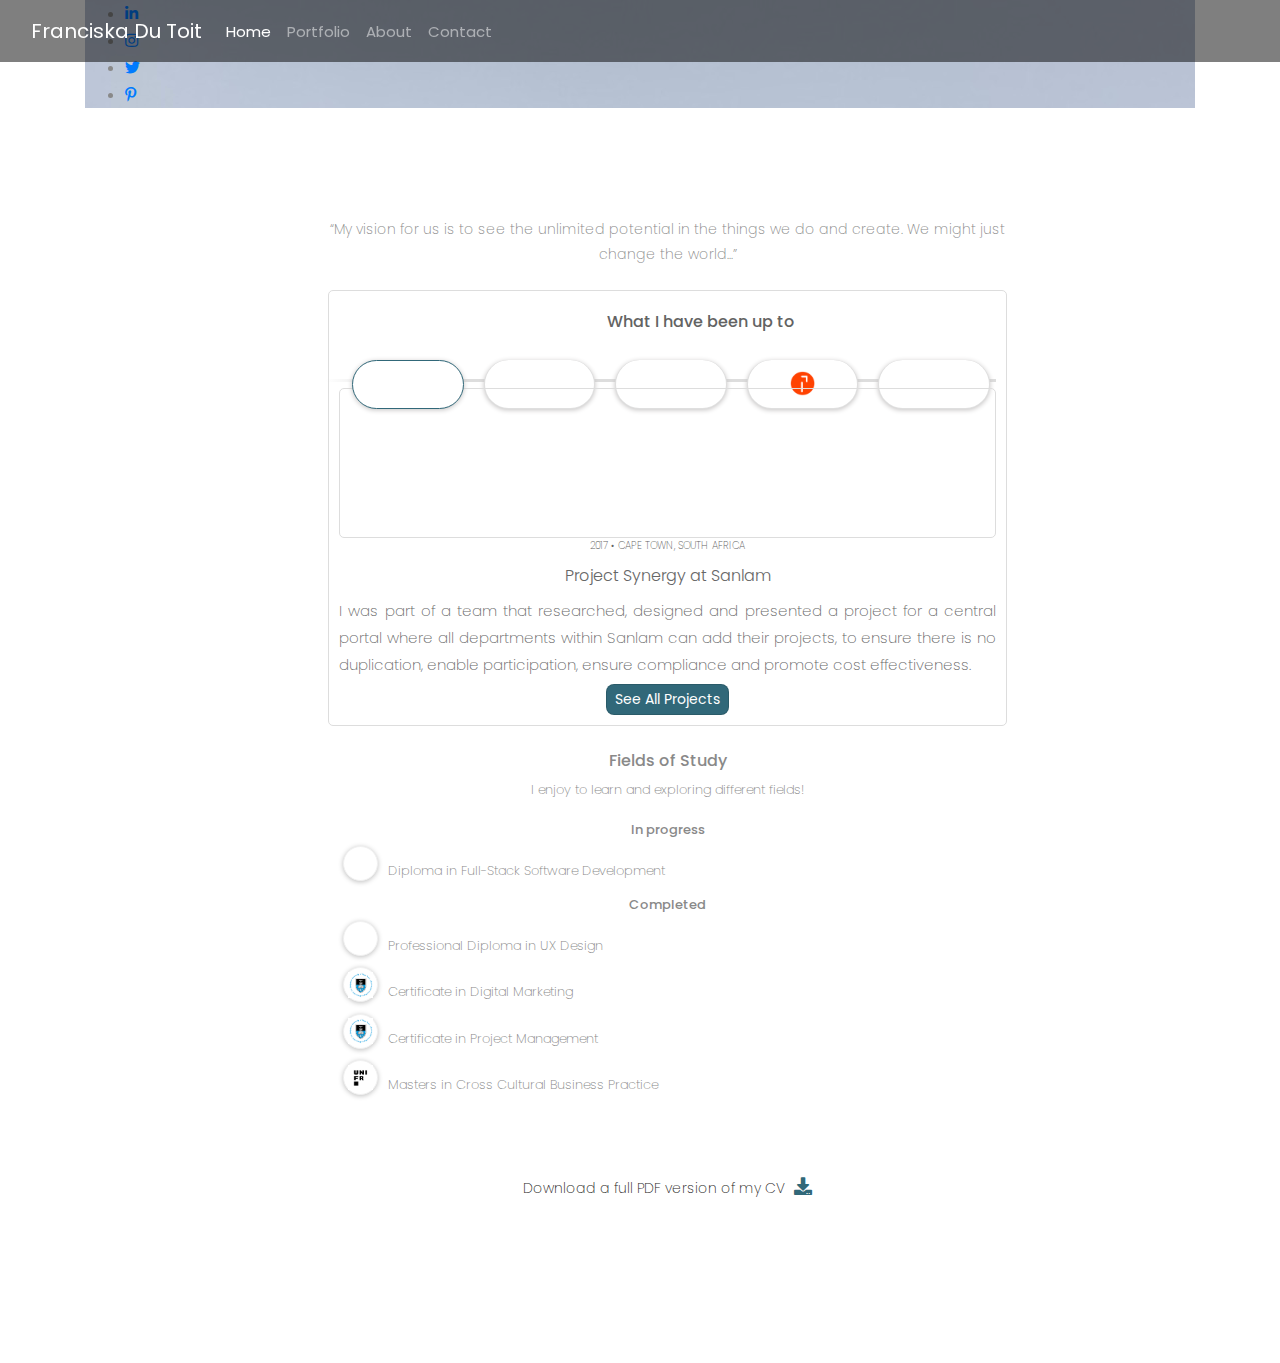
==== commit ced48ec6: "Update head on about page" ====
--- a/about.html
+++ b/about.html
@@ -1,22 +1,27 @@
 <!DOCTYPE html>
 <html lang="en">
 <head>
-    <meta charset="UTF-8">
-    <meta name="viewport" content="width=device-width, initial-scale=1.0">
+    <!-- Required meta tags -->
+    <meta charset="utf-8">
+    <meta name="viewport" content="width=device-width, initial-scale=1, shrink-to-fit=no">
     <meta http-equiv="X-UA-Compatible" content="ie=edge">
     <meta name="description" content="Franciska Du Toit Personal and Portfolio Website">
     <meta name="keywords" content="Franciska Du Toit, Franciska Du Toit website">
     <title>Franciska Du Toit</title>
     <!-- Favicon to update -->
-    <link rel="shortcut icon" type="image/jpg" href="#">
-    <!-- Bootstrap CDN ------>
+    <link rel="shortcut icon" type="image/png" href="assets/images/franciska-du-toit-favicon.png">
+    <!-- Bootstrap CDN -->
     <link href="https://cdn.jsdelivr.net/npm/bootstrap@4.5.3/dist/css/bootstrap.min.css" rel="stylesheet">
     <link href="https://cdnjs.cloudflare.com/ajax/libs/mdbootstrap/4.19.1/css/mdb.min.css" rel="stylesheet">
+    <!-- Hover.css CDN -->
+    <link rel="stylesheet" href="https://cdnjs.cloudflare.com/ajax/libs/hover.css/2.3.1/css/hover-min.css" integrity="sha512-csw0Ma4oXCAgd/d4nTcpoEoz4nYvvnk21a8VA2h2dzhPAvjbUIK6V3si7/g/HehwdunqqW18RwCJKpD7rL67Xg==" crossorigin="anonymous" />
     <!-- Fontawesom Icons -->
     <link rel="stylesheet" href="https://use.fontawesome.com/releases/v5.8.2/css/all.css">
-    <!-- CSS style sheet --->
+    <!-- CSS style sheet -->
     <link href="assets/css/style.css" rel="stylesheet">
 </head>
+
+
 <body>
     <!-- Nav Menu Section Code from Bootstrap-->
     <div class="site-header"> 
@@ -46,7 +51,7 @@
             </div>
         </nav>
     </div>
-    <!-- Nav Menu end ------------>
+    <!-- Nav Menu end -->
     <div class="container">
     <!-- Hero Image for Desktop -->
     <section class="hero-image " style="background-image: url(assets/images/franciska_du_toit_aboutpage_image.jpg);">
@@ -59,8 +64,8 @@
             </ul>
         </div>
     </section>
-    <!-- Hero Image for Desktop End-->
-    <!-- Content section-->
+    <!-- Hero Image for Desktop End -->
+    <!-- Content section -->
     <section class="personal-content">
         <section class="personal-section">
             <div class="container-fluid container-custom">
@@ -69,47 +74,49 @@
                     <!-- Hero Image for Mobile & Tablet -->
                         <div class="hero-image-mobile" style="background-image: url(assets/images/franciska_du_toit_aboutpage_image.jpg);">
                         </div>
-                    <!-- Hero Image for Mobile & Tablet end-->
+                    <!-- Hero Image for Mobile & Tablet end -->
                         <div class="col-12 about-info-container">
-                    <!-- Intro quote ------>
+                    <!-- Intro quote -->
                             <blockquote class="blockquote about-quote">
                                 <p class="quote-text">“My vision for us is to see the unlimited potential in the things we do and create. We might just change the world...”</p>
                             </blockquote>
-                    <!-- Intro quote end ----------->
-                    <!-- Projects ------------------>
+                    <!-- Intro quote end -->
+                    <!-- Projects -->
                             <div class="project-timeline-container">
                                 <h1 class="project-timeline-heading" >
                                 What I have been up to
                                 </h1>
-                            <!-- original code credit for list: https://austinknight.com/ ---------->
+                            <!-- original code credit for list: https://austinknight.com/ and  https://getbootstrap.com/docs/4.0/components/list-group/ with customisation -->
                                 <div class="timeline-line"></div>
-                            <!-- Project timeline ------->
+                            <!-- Project timeline -->
                                     <div class="project-timeline-tab">
-                                        <div class="project-list" role="tablist">
-                                            <a data-w-tab="Project Synergy at Sanlam" class="timeline-event inline-block tab-link"  href="#w-tabs-0-data-w-pane-0" role="tab" aria-controls="w-tabs-0-data-w-pane-0" aria-selected="false">
-                                            <img src="assets/images/franciska_du_toit_sanlam-project.png" width="25" alt="">
-                                            </a>
-                                            <a data-w-tab="Fincede Business Website" class="timeline-event inline-block tab-link" tabindex="-1"  href="#w-tabs-0-data-w-pane-1" role="tab" aria-controls="w-tabs-0-data-w-pane-1" aria-selected="false">
-                                            <img src="assets/images/franciska_du_toit_fincede-project.png" width="25" alt="">
-                                            </a>
-                                            <a data-w-tab="Project Conversations with Clients at Sanlam" class="timeline-event inline-block tab-link" tabindex="-1" href="#w-tabs-0-data-w-pane-2" role="tab" aria-controls="w-tabs-0-data-w-pane-2" aria-selected="false">
-                                            <img src="assets/images/franciska_du_toit_sanlam-project.png" width="25" alt="">
-                                            </a>
-                                            <a data-w-tab="Leasing Hub at Quadient" class="timeline-event inline-block tab-link" tabindex="-1" href="#w-tabs-0-data-w-pane-3" role="tab" aria-controls="w-tabs-0-data-w-pane-3" aria-selected="false">
+                                        <div class="project-list list-group" id="list-tab" role="tablist">
+                                            <a class="timeline-event inline-block tab-link list-group-item list-group-item-action active"
+                                            id="list-home-list"  href="#list-home" role="tab" data-toggle="list" aria-controls="home">
+                                                <img src="assets/images/franciska_du_toit_sanlam-project.png" width="25" alt="">
+                                            </a>
+                                            <a class="timeline-event inline-block tab-link list-group-item list-group-item-action" id="list-profile-list" data-toggle="list"  href="#list-profile" role="tab" aria-controls="profile">
+                                                <img src="assets/images/franciska_du_toit_fincede-project.png" width="25" alt="">
+                                            </a>
+                                            <a  class="timeline-event inline-block tab-link list-group-item list-group-item-action" id="list-messages-list"  href="#list-messages" data-toggle="list" role="tab" aria-controls="messages">
+                                                <img src="assets/images/franciska_du_toit_sanlam-project.png" width="25" alt="">
+                                            </a>
+                                            <a class="timeline-event inline-block tab-link list-group-item list-group-item-action" id="list-settings-list" data-toggle="list" href="#list-settings" role="tab" aria-controls="settings">
                                             <img src="assets/images/franciska_du_toit_quadient-project.png" width="25" alt="">
                                             </a>
-                                            <a data-w-tab="Fly UX for UX Institute Course" class="timeline-event inline-block tab-link" tabindex="-1" href="#w-tabs-0-data-w-pane-4" role="tab" aria-controls="w-tabs-0-data-w-pane-4" aria-selected="false">
+                                            <a class="timeline-event inline-block tab-link list-group-item list-group-item-action" id="list-contact-list" data-toggle="list" href="#list-contact" role="tab" aria-controls="contact">
                                             <img src="assets/images/franciska_du_toit_flyux-project.png" width="25" alt="">
                                             </a>
                                         </div>
                                     </div>
-                        <!-- Project timeline --------->
+                        <!-- Project timeline -->
                         <!-- Project timeline detail -->
-                                    <div class="project-content">
-                                        <div data-w-tab="Sanlam Synergy Project" class="tab-pane tab-active" id="w-tabs-0-data-w-pane-0" role="tabpanel" aria-labelledby="w-tabs-0-data-w-tab-0" style="opacity: 1; transition: opacity 300ms ease-in-out 0s;">
-                                            <div class="row">
-                                                <div class="col-12">
-                                                    <div class="ai-work-thumb" style="background-image: url(assets/images/franciska_du_toit_sanlam-synergy-project-image.png);">
+                                    <div class="project-content tab-content" id="nav-tabContent">
+                                        <!-- Synergy Project -->
+                                        <div class="tab-pane fade show active" id="list-home" role="tabpanel" aria-labelledby="list-home-list" style="opacity: 1; transition: opacity 300ms ease-in-out 0s;">
+                                            <div class="row">
+                                                <div class="col-12">
+                                                    <div class="project-img" style="background-image: url(assets/images/franciska_du_toit_sanlam-synergy-project-image.png);">
                                                     </div>
                                                 </div>
                                                 <div class="col-12">
@@ -122,10 +129,12 @@
                                                 </div>
                                             </div>
                                         </div>
-                                        <div data-w-tab="Fincede Business Website" class="tab-pane tab-active" id="w-tabs-0-data-w-pane-1" role="tabpanel" aria-labelledby="w-tabs-0-data-w-tab-1" style="opacity: 1; transition: opacity 300ms ease-in-out 0s;">
-                                            <div class="row">
-                                                <div class="col-12">
-                                                    <div class="ai-work-thumb" style="background-image: url(assets/images/franciska_du_toit_fincede-project-image.png);">
+                                        <!-- Synergy Project End -->
+                                        <!-- Fincede Project -->
+                                        <div class="tab-pane fade" id="list-profile" role="tabpanel" aria-labelledby="list-profile-list" style="opacity: 1; transition: opacity 300ms ease-in-out 0s;">
+                                            <div class="row">
+                                                <div class="col-12">
+                                                    <div class="project-img" style="background-image: url(assets/images/franciska_du_toit_fincede-project-image.png);">
                                                     </div>
                                                 </div>
                                                 <div class="col-12">
@@ -138,57 +147,64 @@
                                                 </div>
                                             </div>
                                         </div>
-                                    <div data-w-tab="Sanlam Conversations with Clients Project" class="tab-pane tab-active" id="w-tabs-0-data-w-pane-2" role="tabpanel" aria-labelledby="w-tabs-0-data-w-tab-2" style="opacity: 1; transition: opacity 300ms ease-in-out 0s;">
-                                        <div class="row">
-                                            <div class="col-12">
-                                                <div class="ai-work-thumb" style="background-image: url(assets/images/franciska_du_toit_sanlam-conversations-project-image.png);">
-                                                </div>
-                                            </div>
-                                            <div class="col-12">
-                                                <div class="timeline-year">2018 • Cape Town, South Africa
-                                                </div>
-                                                <h3 class="project-title">Sanlam Conversations with Clients Project
-                                                </h3>
-                                                <p class="project-title-text">A colleague and I started a webinar series about topical issues in the financial industry and we reached over a 1000 people. I also designed the marketing material for the series. 
-                                                </p>
-                                            </div>
-                                        </div>
-                                    </div> 
-                                    <div data-w-tab="Leasing Hub at Quadient" class="tab-pane tab-active" id="w-tabs-0-data-w-pane-3" role="tabpanel" aria-labelledby="w-tabs-0-data-w-tab-3" style="opacity: 1; transition: opacity 300ms ease-in-out 0s;">
-                                        <div class="row">
-                                            <div class="col-12">
-                                                <div class="ai-work-thumb" style="background-image: url(assets/images/franciska_du_toit_leasehub-project.png);">
-                                                </div>
-                                            </div>
-                                            <div class="col-12">
-                                                <div class="timeline-year">2020 • Dublin, Ireland
-                                                </div>
-                                                <h3 class="project-title">Leasing Hub at Quadient
-                                                </h3>
-                                                <p class="project-title-text">I designed and developed a sharepoint site as a central hub for information and learning material for account managers. I also wrote a few articles for the site and designed the marketing material. 
-                                                </p>
-                                            </div>
-                                        </div>
-                                    </div>
-                                    <div data-w-tab="Fly UX for UX Institute Course" class="tab-pane tab-active" id="w-tabs-0-data-w-pane-4" role="tabpanel" aria-labelledby="w-tabs-0-data-w-tab-4" style="opacity: 1; transition: opacity 300ms ease-in-out 0s;">
-                                        <div class="row">
-                                            <div class="col-12">
-                                                <div class="ai-work-thumb" style="background-image: url(assets/images/franciska_du_toit_flyuxmobile-project.png);">
-                                                </div>
-                                            </div>
-                                            <div class="col-12">
-                                                <div class="timeline-year">2020 • Dublin, Ireland
-                                                </div>
-                                                <h3 class="project-title">Fly UX for UX Institute Course
-                                                </h3>
-                                                <p class="project-title-text">As part of the UXDI course, I did a case study as a UX researcher & designer for an airline booking app. This redesign case study was an opportunity to improve the experience users have today with airline booking apps. 
-                                                </p>
-                                            </div>
-                                        </div>
-                                    </div>    
-                                </div>
+                                        <!-- Fincede Project End -->
+                                        <!-- Conversations Project -->
+                                        <div class="tab-pane fade" id="list-messages" role="tabpanel" aria-labelledby="list-messages-list" style="opacity: 1; transition: opacity 300ms ease-in-out 0s;">
+                                            <div class="row">
+                                                <div class="col-12">
+                                                    <div class="project-img" style="background-image: url(assets/images/franciska_du_toit_sanlam-conversations-project-image.png);">
+                                                    </div>
+                                                </div>
+                                                <div class="col-12">
+                                                    <div class="timeline-year">2018 • Cape Town, South Africa
+                                                    </div>
+                                                    <h3 class="project-title">Sanlam Conversations with Clients Project
+                                                    </h3>
+                                                    <p class="project-title-text">A colleague and I started a webinar series about topical issues in the financial industry and we reached over a 1000 people. I also designed the marketing material for the series. 
+                                                    </p>
+                                                </div>
+                                            </div>
+                                        </div> 
+                                        <!-- Conversations Project End -->
+                                        <!-- Leasing Hub -->
+                                        <div class="tab-pane fade" id="list-settings" role="tabpanel" aria-labelledby="list-settings-list" style="opacity: 1; transition: opacity 300ms ease-in-out 0s;">
+                                            <div class="row">
+                                                <div class="col-12">
+                                                    <div class="project-img" style="background-image: url(assets/images/franciska_du_toit_leasehub-project.png);">
+                                                    </div>
+                                                </div>
+                                                <div class="col-12">
+                                                    <div class="timeline-year">2020 • Dublin, Ireland
+                                                    </div>
+                                                    <h3 class="project-title">Leasing Hub at Quadient
+                                                    </h3>
+                                                    <p class="project-title-text">I designed and developed a sharepoint site as a central hub for information and learning material for account managers. I also wrote a few articles for the site and designed the marketing material. 
+                                                    </p>
+                                                </div>
+                                            </div>
+                                        </div>
+                                        <!-- Leasing Hub End -->
+                                        <!-- Fly UX -->
+                                        <div class="tab-pane fade" id="list-contact" role="tabpanel" aria-labelledby="list-contact-list" style="opacity: 1; transition: opacity 300ms ease-in-out 0s;">
+                                            <div class="row">
+                                                <div class="col-12">
+                                                    <div class="project-img" style="background-image: url(assets/images/franciska_du_toit_flyuxmobile-project.png);">
+                                                    </div>
+                                                </div>
+                                                <div class="col-12">
+                                                    <div class="timeline-year">2020 • Dublin, Ireland
+                                                    </div>
+                                                    <h3 class="project-title">Fly UX for UX Institute Course
+                                                    </h3>
+                                                    <p class="project-title-text">As part of the UXDI course, I did a case study as a UX researcher & designer for an airline booking app. This redesign case study was an opportunity to improve the experience users have today with airline booking apps. 
+                                                    </p>
+                                                </div>
+                                            </div>
+                                        </div>
+                                        <!-- Fly UX End -->    
+                                    </div>
                         <!-- Project timeline detail end -->
-                        <!-- Go to projects button -------->
+                        <!-- Go to projects button -->
                                 <div class="btn-container">
                                     <div class="center-btn">
                                         <button type="button" id="about-btn" class="btn btn-sm">See All Projects
@@ -196,19 +212,19 @@
                                         </button>
                                     </div>
                                 </div>
-                        <!-- Go to projects button -------->
+                        <!-- Go to projects button -->
                             </div>
-                    <!-- Project end ------>
-                    <!-- Qualifications --->
+                    <!-- Project end -->
+                    <!-- Qualifications -->
                             <div class="qualification-container">
                                 <div>
-                                    <h1 class="about-heading" >
+                                    <h1 class="qual-heading" >
                                     Fields of Study
                                     </h1>
-                                    <p class="about-text">
+                                    <p class="qual-text">
                                     I enjoy to learn and exploring different fields!
                                     </p>
-                                <!-- Qualifications in-progress--->
+                                <!-- Qualifications in-progress -->
                                 <div class="progress-container">
                                     <h5 class="progress-heading">
                                     In progress
@@ -221,8 +237,8 @@
                                         </div>
                                     </div>
                                 </div>
-                                <!-- Qualifications in-progress end--->
-                                <!-- Qualifications completed--->
+                                <!-- Qualifications in-progress end -->
+                                <!-- Qualifications completed -->
                                 <div class="progress-container">
                                     <h5 class="progress-heading">
                                     Completed
@@ -256,10 +272,10 @@
                                         </div>
                                     </div>
                                 </div>
-                                <!-- Qualifications completed end --->
+                                <!-- Qualifications completed end -->
                             </div>
-                            <!-- Qualifications End--->
-                            <!-- CV pdf downlaod--->
+                            <!-- Qualifications End -->
+                            <!-- CV pdf downlaod -->
                             <div>
                                 <p class="cv-text">Download a full PDF version of my CV
                                     <a href="#" target="_blank" class="cv-pdf">
@@ -268,7 +284,7 @@
                                     </a>
                                 </p>
                             </div>
-                            <!-- CV pdf downlaod--->
+                            <!-- CV pdf downlaod -->
                         </div>
                         </div>
                     </div>
@@ -286,12 +302,12 @@
         </section>
         <!-- Social Footer for mobile and tablet end -->
     </section>
-    <!-- Content section end-->
+    <!-- Content section end -->
     </div>
-<!-- Scripts ----------------->   
+<!-- Scripts -->   
     <script src="https://cdnjs.cloudflare.com/ajax/libs/jquery/3.5.1/jquery.slim.min.js"></script>
     <script src="https://cdnjs.cloudflare.com/ajax/libs/popper.js/1.16.1/umd/popper.min.js"></script>
     <script src="https://cdnjs.cloudflare.com/ajax/libs/twitter-bootstrap/4.5.2/js/bootstrap.min.js"></script>
-<!-- Scripts End -------------->   
+<!-- Scripts End -->   
 </body>
 </html>--- a/assets/css/style.css
+++ b/assets/css/style.css
@@ -8,108 +8,132 @@
     font-size: 15px;
     color: #898989;
     overflow-x: hidden;
-}
-
-/* ----------------------------------------Hero Image */
-
-.hero-image-mobile {
-    background-color: #cccccc;
-    height: 400px;
-    background-position: center;
-    background-repeat: no-repeat;
-    background-size: cover;
-    position: relative;
-    padding-top: 0%;
-    margin-left: 0%;
-}
-
-/* For Tablet*/
-@media screen and (min-width:700px) { 
-    .hero-image-mobile {
-        background-size: 60% ;
-        background-color: #fff;
-    } 
-} 
-
-/* For Desktop*/
-@media screen and (min-width:990px) { 
-    .hero-image-mobile {display: none;} 
-} 
-
-.hero-image {
+    margin-bottom: 10%;
+}
+
+html {
+    scroll-behavior: smooth;
+}
+
+.row {
+    margin-top: -25px;
+    margin-bottom: -10px
+}
+
+/* ----------------------------------------Nav Bar */
+.site-header .navbar{
+	background-color: rgba(0,0,0,.5);
+}
+
+.navbar-dark .navbar-toggler {
+    color: rgba(255,255,255,.5);
+    border-color: rgba(56, 55, 55, 0.5);
+}
+
+.dropdown-menu {
+    background-color: #222222;
+    
+}
+.navbar .dropdown-menu a:not(.active) {
+    color: #e6e3e3;
+}
+
+.navbar .dropdown-menu a:hover{
+    color: #857777;
+}
+
+/* ----------------------------------------Banner */
+
+/*For Desktop*/
+@media (min-width: 1000px) {
+#home{
+    position: fixed;
+}
+}
+
+.banner-image{
+	width:100%;
+	z-index: -1;
+}
+    
+.banner-imager-social {
+	background-color: rgba(56, 55, 55, 0.5);
+	height:60px;
+	margin-top:-60px;
+    padding-left: 30px;
+    
+}
+
+.banner-imager-social-contact {
+    background-color: rgba(56, 55, 55, 0.5);
+	height:60px;
+	margin-top:-60px;
+    padding-left: 30px;
+}
+
+/*For Tablet*/
+@media (min-width: 600px) {
+.banner-imager-social {
+    padding-left: 30%;
+}
+}
+/*For Desktop*/
+@media (min-width: 990px) {
+.banner-imager-social {
+    margin-top: -60%;
+    display: table;
+    padding-left: 0px;
+}
+}
+@media (min-width: 1024px){
+#social-banner-hide-lg{
     display: none;
-    background-position: 50% 0;
-    background-color: #222222;
-    
-}
-
-/* hero image layout original credit : http://themes.2the.me/Node/1.0.4/index.html#) */
-/*To place image on left hand side of page */
-/* For Desktop*/
-@media (min-width: 992px){
-.hero-image, .personal-content {
-    width: 50%;
-}
-}
-
-/* For Desktop*/
-/*To make sure image stays fixed image on left hand side for desktop view */
-@media (min-width: 992px){
-.hero-image {
-    position: fixed;
-    top: 0;
-    left: 0;
-    bottom: 0;
-    background-size: cover;
-    display: block;
-    background-position: 50% 0;
-}
-}
-
-/*To position the list items in footer*/
-.hero-image-footer {
-    position: absolute;
-    bottom: 0;
-    width: 100%;
-    padding: 25px 50px;
-    background-color: rgba(56, 55, 55, 0.5);
-    
-}
-
-/*To style the list items in footer*/
-.social-list {
-    text-transform: uppercase;
-    letter-spacing: 1px;
-    font-size: 10px;
-    color: #fff;
-    list-style: none;
-    padding: 0;
-    margin: 0;
-}
-
-.social-list > li > a {
-    color: #fff;
-    font-size: 15px;
-}
-
-/*To make list horizontal & next to each other in footer*/
-.social-list > li {
-    display: inline-block;
-    margin: 0 0 0 30px;
-}
-
-/* For Desktop*/
-/*To place content on right hand side of page*/
-@media (min-width: 992px){
-.personal-content {
-    float: right;
-}
-}
-
-/* For Desktop*/
-@media (min-width: 992px){
-.hero-image, .personal-content {
-    width: 50%;
+}
+}
+
+@media (max-width: 900px){
+#social-banner-hide-sm{
+    display: none;
+}
+}
+
+/*For Tablet*/
+@media (min-width: 600px) {
+.banner-imager-social-contact  {
+    padding-left: 30%;
+}
+}
+
+/*For Desktop*/
+@media (min-width: 1024px) {
+.banner-imager-social-contact {
+    margin-top: -30%;
+    display: table;
+    padding-left: 0px;
+    margin-left: 102%;
+}
+}
+
+.banner-imager-social .fab{
+	font-size:large;
+	color:white;
+	padding-top: 15px;
+}
+
+.banner-imager-social-contact .fab {
+    font-size:large;
+	color:white;
+    padding-top: 15px;
+}
+
+/* --------------------------------------- Content Section */
+/*For Desktop*/
+@media (min-width: 1000px) {
+    .split-content{
+    margin-left: 50%;
+    margin-top: 0%;
+    padding-left: 3%;
+    padding-right: 3%;
 }
 }
 
@@ -124,7 +148,7 @@
 
 .personal-section {
     background-color: #ffffff;
-    background-position: 50% 0;
+    background-position: 50% 0%;
     background-repeat: no-repeat;
     background-size: cover;
     position: relative;
@@ -147,6 +171,14 @@
     padding-top: 5%;
 }
 
+/* For Tablet*/
+@media screen and (min-width:600px) { 
+    .personal-content-container {
+        padding-top: 3%;
+        
+    } 
+} 
+
 .container-custom {
     max-width: 768px;
 }
@@ -164,34 +196,37 @@
 }
 
 /* For Mobile*/
-@media (min-width: 300){
+@media (min-width: 300px){
 .col-sm-12 {
     width: 100%;
 }
 }
 
-h1, .h1 {
+h2, .h2 {
     font-size: 25px;
     color: #1f1e1e;
     letter-spacing: 1px;
 }
 
-h1, .about-heading {
+h2, .about-heading {
     padding-right: 5%;
     padding-left: 0%;
 }
 
 /* For Tablet*/
-@media screen and (min-width:700px) { 
-    .h1, .about-heading {
+@media screen and (min-width:600px) { 
+    .h2, .about-heading {
         text-align: center;
+        font-size: x-large;
+        
     } 
 } 
 
 /* For Desktop*/
 @media screen and (min-width:990px) { 
-    .h1, .about-heading {
+    .h2, .about-heading {
         text-align: left;
+        font-size: x-large;
     } 
 } 
 
@@ -200,9 +235,7 @@
 .bullet {
     display: flex;
     padding-bottom: 10px;
-    -webkit-box-align: start;
     align-items: flex-start;
-    
 }
 
 .bullet-icon{
@@ -210,12 +243,8 @@
     width: 25px;
     height: 25px;
     margin-right: 10px;
-    -webkit-box-pack: center;
     justify-content: center;
     align-items: center;
-    -webkit-box-align: center;
-    -webkit-box-flex: 0;
-    flex: 0 0 auto;
     border: 1px solid #bfbfbf;
     border-radius: 35px;
     background-color: #fff;
@@ -237,10 +266,9 @@
 }
 
 /* For Tablet*/
-@media (min-width: 700px){
+@media (min-width: 600px){
 .about-btn-container {
     padding-left: 40%;
-    padding-right: 35%;
     padding-top: 5%;
 }
 }
@@ -254,27 +282,41 @@
 }
 }
 
-.list-group-item-secondary {
+.btn{
     color: #fff;
     background-color: #316879;
     border: 1px solid rgba(0,0,0,.125);
-    
-}
-
-.list-group .list-group-item:last-child {
     border-radius: 8px;
-}
-
-.list-group-item-secondary:hover{
-    background-color: #70888f;
+    
+} 
+
+.btn:hover{
+    color: #fff;
+    background-color: #214b58;
+    border: 1px solid rgba(0,0,0,.125);
+    border-radius: 8px;
+    
+} 
+
+.btn a {
+    background-color: transparent;
+}
+
+.list-btn-item-secondary {
+    color: #fff;
+    background-color: #316879;
+    text-decoration: none;
+    
+}
+
+.list-btn-item-secondary:hover{
     color: #ffff;
 }
 
 /* To style home page quote */
 .quote-container {
     padding-top: 0%;
-    padding-bottom: none;
-    margin-bottom: 0;
+    margin-bottom: 0px;
     font-size: x-small;
 }
 
@@ -294,7 +336,7 @@
 
 .hero-image-footer-mobile {
     position: relative;
-    bottom: 0;
+    bottom: 0px;
     width: 100%;
     padding-right: 20px;
     padding-left: 0px;
@@ -325,13 +367,13 @@
 /* ----------------------------------------Portfolio Page */
 
 .portfolio-text-container{
-    padding-left: 0;
-    padding-right: 0;
+    padding-left: 0px;
+    padding-right: 0px;
     text-align: center;
 }
 
 /* For Tablet*/
-@media screen and (min-width: 700px){
+@media screen and (min-width: 600px){
 .portfolio-container {
     padding-top: 6%;
     padding-bottom: 10%;
@@ -383,19 +425,20 @@
 }
 
 .list-inline-item:not(:last-child) {
-    margin-right: 0;
-}
+    margin-right: 0px;
+}
+
 .menucontainer {
-    font-size: 0;
+    font-size: 0px;
 }
 
 #nav {
-    margin: 0;
+    margin: 0px;
 }
 
 #nav li{
     font-size: 14px;
-    padding: 0;
+    padding: 0px;
 }
 
 .nav-container{
@@ -406,7 +449,7 @@
 .menu-item {
     height: 120px;
     text-align: center;
-    padding: 0;
+    padding: 0px;
 }
 
 .menu-item a {
@@ -419,7 +462,7 @@
 .menu-item-dark {
     height: 120px;
     text-align: center;
-    padding: 0;
+    padding: 0px;
 }
 
 .menu-item-dark a {
@@ -451,26 +494,26 @@
 
 
 .about-info-container {
-    padding-left: 8%;
-    padding-right: 10%;
-    text-align: center;
-    
-}
-
-.about-info-container, h1{
+    padding-left: 4%;
+    padding-right: 4%;
+    text-align: center;
+}
+
+.about-info-container, h2{
     font-size: large;
 }
 
 .about-info-container, p{
     font-weight: 200;
     font-size: medium;
+    
 }
 
 /*original code credit for project timeline list: https://austinknight.com/ */
 .project-timeline-container {
     position: relative;
     display: block;
-    padding: 15px;
+    padding: 10px;
     border: 1px solid #ddd;
     border-radius: 5px;
     color: #676767;
@@ -479,14 +522,37 @@
 
 .project-timeline-heading {
     position: relative;
-    -webkit-box-flex: 0;
-    -webkit-flex: 0 auto;
-    -ms-flex: 0 auto;
-    flex: 0 auto;
     color: #636363;
-    font-size: 12px;
+    font-size: 15px;
     line-height: 15px;
     text-align: center;
+    padding-left: 5%;
+}
+
+/* For Tablet*/
+@media (min-width: 500px) and (max-width: 900px){
+    .project-timeline-heading {
+    position: relative;
+    color: #636363;
+    font-size: 16px;
+    line-height: 15px;
+    text-align: center;
+    padding-left: 10%;
+    padding-top: 2%;
+}
+}
+
+/* For Desktop*/
+@media (min-width: 990px){
+    .project-timeline-heading {
+    position: relative;
+    color: #636363;
+    font-size: 16px;
+    line-height: 15px;
+    text-align: center;
+    padding-left: 10%;
+    padding-top: 2%;
+}
 }
 
 .timeline-line {
@@ -494,7 +560,6 @@
     margin-top: 50px;
     margin-left: -20px;
     background-color: transparent;
-    background-image: -webkit-gradient(linear, left top, right top, color-stop(1%, hsla(0, 0%, 86.7%, 0)), color-stop(12%, #ddd));
     background-image: linear-gradient(90deg, hsla(0, 0%, 86.7%, 0) 1%, #ddd 12%);
 }
 
@@ -502,26 +567,54 @@
     margin-top: -22px;
 }
 
-.project-list {
-    justify-content: space-between;
-    padding-bottom: 35px;
-    margin-left: 0px;
-}
-
 /* image border styling from https://www.w3schools.com/howto/howto_css_border_image.asp */
 .timeline-event{
-    border: 6px solid #fff;
+    border: 7px solid #fff;
+    border-style: none;
     border-radius: 100px;
-    box-shadow: 0 1px 5px 0 #c4c2c2;
-    transition: box-shadow 300ms ease, transform 300ms ease, -webkit-transform 300ms ease;
-    margin-right: 2%;
+    box-shadow: 0px 1px 5px 0px #c4c2c2;
+    margin-right: 1%;
+    margin-left: 2%;
 }
 
 .tab-active {
     display: block;
 }
 
-.ai-work-thumb {
+.list-group {
+    padding-left: 0px;
+    margin-bottom: 0px;
+    border-radius: 1px;
+    flex-direction: row;
+}
+
+.list-group-item.active {
+    z-index: 2;
+    color: #cccccc;
+    border-color: #316879;
+    background-color: #fff;
+    
+}
+
+.list-group-item {
+    background-color: #fff;
+    border: 1px solid rgba(0,0,0,.125);
+    padding:9px;
+}
+
+.list-group .list-group-item:first-child {
+    border-radius: 100px;
+}
+
+.list-group-item+.list-group-item {
+    border-radius: 100px;
+}
+
+.list-group .list-group-item:last-child {
+    border-radius: 100px;
+}
+
+.project-img {
     height: 150px;
     margin-top: 4px;
     border: 1px solid #ddd;
@@ -530,12 +623,21 @@
     background-size: cover;
 }
 
+/* For Tablet*/
+@media (min-width: 500px) and (max-width: 900px){
+    .project-img{
+        display: block;
+        margin-left: auto;
+        margin-right: auto;
+        width: 50%;
+        background: no-repeat;
+        background-size: cover;
+        margin-top: 2%;
+}
+}
+
 .timeline-year {
     position: relative;
-    -webkit-box-flex: 0;
-    -webkit-flex: 0 auto;
-    -ms-flex: 0 auto;
-    flex: 0 auto;
     color: #636363;
     font-size: 10px;
     line-height: 15px;
@@ -555,21 +657,21 @@
     font-size: 15px;
 }
 
+/*Qualification section*/
 .qualification-container{
     position: relative;
     display: block;
     padding:15px;
-    
     text-decoration: none;
 }
 
-.about-heading{
+.qual-heading{
     font-size: medium;
     padding-top: 10px;
     text-align: center;
 }
 
-.about-text {
+.qual-text {
     font-size: small;
 }
 
@@ -594,11 +696,10 @@
     margin-right: 10px;
     justify-content: center;
     align-items: center;
-    flex: 0 0 auto;
-    border: 6px solid #fff;
+    border: 1px solid rgb(241, 241, 241);
     border-radius: 50%;
     background-color: #fff;
-    box-shadow: 0 1px 5px 0 #bfbfbf
+    box-shadow: 0px 1px 5px 0px #bfbfbf
 }
 
 .bullet-qual-text {
@@ -636,14 +737,28 @@
 /* ----------------------------------------Contact Page */
 
 .form-container{
-    
     padding-left: 5%;
     padding-right: 5%;
 }
 
+/*To move form down on larger screen*/
+/*For Desktop*/
+@media screen and (min-width: 990px){
+.form-container{
+    padding-top: 20%;
+}
+}
+
 .contact-btn-container{
     position: relative;
     padding-top: 2%;
+}
+
+/*For Desktop*/
+@media screen and (min-width: 990px){
+.contact-btn-container{
+    padding-top: 10%;
+}
 }
 
 #contact-btn{
@@ -661,28 +776,4 @@
 .hvr-sweep-to-bottom:before {
     background: rgba(0,0,0,0.2);
     height: 120px;
-}
-
-
-
-/* ----------------------------------------Media Queries */
-
-
-
-
-
-@media screen and (min-width: 768px){
-.form-container{
-    padding-top: 20% ;
-}
-}
-
-
-@media screen and (min-width: 768px){
-.center-btn {
-    padding-top: 2%;
-    -ms-transform: translateX(0%);
-    transform: translateX(0%);
-}
-}
-
+}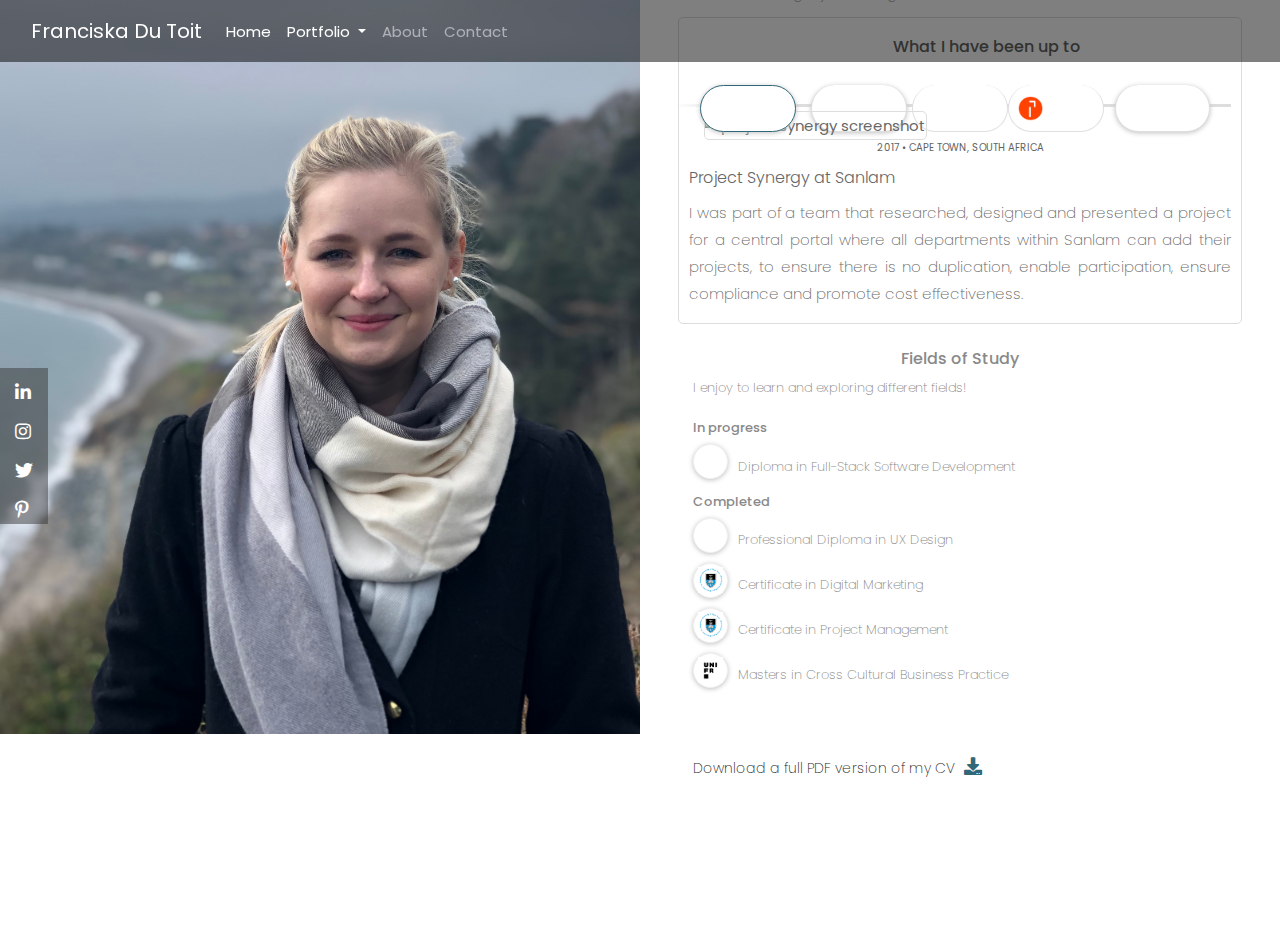
==== commit 4fc6dfb1: "Change layout for projects and qualifications content on about page" ====
--- a/about.html
+++ b/about.html
@@ -15,7 +15,7 @@
     <link href="https://cdnjs.cloudflare.com/ajax/libs/mdbootstrap/4.19.1/css/mdb.min.css" rel="stylesheet">
     <!-- Hover.css CDN -->
     <link rel="stylesheet" href="https://cdnjs.cloudflare.com/ajax/libs/hover.css/2.3.1/css/hover-min.css" integrity="sha512-csw0Ma4oXCAgd/d4nTcpoEoz4nYvvnk21a8VA2h2dzhPAvjbUIK6V3si7/g/HehwdunqqW18RwCJKpD7rL67Xg==" crossorigin="anonymous" />
-    <!-- Fontawesom Icons -->
+    <!-- Fontawesome Icons -->
     <link rel="stylesheet" href="https://use.fontawesome.com/releases/v5.8.2/css/all.css">
     <!-- CSS style sheet -->
     <link href="assets/css/style.css" rel="stylesheet">
@@ -23,91 +23,113 @@
 
 
 <body>
+    <body>
     <!-- Nav Menu Section Code from Bootstrap-->
     <div class="site-header"> 
-        <nav class="navbar navbar-expand-lg fixed-top navbar-dark " style="background-color: rgba(0,0,0,.5)">
-            <div class="container-fluid">
-                <a class="navbar-brand" href="index.html">Franciska Du Toit
-                </a>
-                <button class="navbar-toggler" type="button" data-toggle="collapse" data-target="#navbarNav" aria-controls="navbarNav" aria-expanded="false" aria-label="Toggle navigation">
-                    <span class="navbar-toggler-icon"></span>
-                </button>
-                <div class="collapse navbar-collapse" id="navbarNav">
-                    <ul class="navbar-nav">
-                        <li class="nav-item">
-                            <a class="nav-link active" aria-current="page" href="index.html">Home</a>
-                        </li>
-                        <li class="nav-item">
-                            <a class="nav-link" href="portfolio.html">Portfolio</a>
-                        </li>
-                        <li class="nav-item">
-                            <a class="nav-link" href="about.html">About</a>
-                        </li>
-                        <li class="nav-item">
-                            <a class="nav-link" href="contact.html">Contact</a>
-                        </li>
-                    </ul>
-                </div>
-            </div>
-        </nav>
+	<nav class="navbar navbar-expand-md fixed-top navbar-dark ">
+		<div class="container-fluid">
+			<a class="navbar-brand" href="index.html">Franciska Du Toit</a>
+			<button class="navbar-toggler" type="button" data-toggle="collapse" data-target="#navbarNav" aria-controls="navbarNav" aria-expanded="false" aria-label="Toggle navigation">
+				<span class="navbar-toggler-icon"></span>
+			</button>
+			<div class="collapse navbar-collapse " id="navbarNav" >
+				<ul class="navbar-nav">
+					<li class="nav-item">
+						<a class="nav-link active" aria-current="page" href="index.html">Home</a>
+                    </li>
+                    <li class="nav-item dropdown show">
+                        <a class=" dropdown-toggle nav-link" href="#portfolio" role="button" id="dropdownMenuLink" data-toggle="dropdown" aria-haspopup="true" aria-expanded="false">Portfolio
+                        </a>
+                        <div class="dropdown-menu" aria-labelledby="dropdownMenuLink">
+                            <a class="dropdown-item" href="uichallenges.html">UI Challenges</a>
+                            <a class="dropdown-item" href="uxcasestudies.html">UX Case Studies</a>
+                            <a class="dropdown-item" href="codingprojects.html">Developer Portfolio</a>
+                            <a class="dropdown-item" href="otherprojects.html">Other Projects</a>
+                        </div>
+                    </li>
+					<li class="nav-item">
+						<a class="nav-link" href="about2.html">About</a>
+					</li>
+					<li class="nav-item">
+						<a class="nav-link" href="contact2.html">Contact</a>
+					</li>
+				</ul>
+			</div>
+		</div>
+	</nav>
     </div>
     <!-- Nav Menu end -->
-    <div class="container">
-    <!-- Hero Image for Desktop -->
-    <section class="hero-image " style="background-image: url(assets/images/franciska_du_toit_aboutpage_image.jpg);">
-        <div class="hero-image-footer">
-            <ul class="social-list">
-                <li><a href="https://www.linkedin.com/in/franciskadutoit" target="_blank" class="linkedin social-icon"><i class="fab fa-linkedin-in "></i></a></li>
-                <li><a href="https://www.instagram.com/designed.byfranciska/" target="_blank" class="linkedin social-icon"><i class="fab fa-instagram"></i></a></li>
-                <li><a href="https://twitter.com/FranciskaDuToit" target="_blank" class="linkedin social-icon"><i class="fab fa-twitter"></i></a></li>
-                <li><a href="https://www.pinterest.ie/franciskadtt/_saved/" target="_blank" class="linkedin social-icon"><i class="fab fa-pinterest-p"></i></a></li>
-            </ul>
-        </div>
-    </section>
-    <!-- Hero Image for Desktop End -->
-    <!-- Content section -->
-    <section class="personal-content">
-        <section class="personal-section">
-            <div class="container-fluid container-custom">
-                <div class="row">
-                    <div class="col-sm-12">
-                    <!-- Hero Image for Mobile & Tablet -->
-                        <div class="hero-image-mobile" style="background-image: url(assets/images/franciska_du_toit_aboutpage_image.jpg);">
-                        </div>
-                    <!-- Hero Image for Mobile & Tablet end -->
-                        <div class="col-12 about-info-container">
-                    <!-- Intro quote -->
+
+    <div class="container-fluid">
+		<div class="row" >
+            <!-- Banner section -->
+			<div class="col-sm-12 col-md-12 col-lg-6" id="home"> 
+                <!-- Hero-image -->
+				<div class="row">
+					<img class="banner-image" src="./assets/images/franciska_du_toit_aboutpage_image.jpg"/>
+                </div>
+                <!-- Hero-image end -->
+                <!-- Social Banner -->
+                <div class="row banner-imager-social" >
+                    <div class="col-3 col-sm-3 col-md-2">
+                        <a> <i class="fab fa-linkedin-in "></i> </a>
+                    </div>
+                    <div class="col-3 col-sm-3 col-md-2">
+                        <a> <i class="fab fa-instagram "></i> </a> 
+                    </div>
+                    <div class="col-3 col-sm-3 col-md-2">
+                        <a> <i class="fab fa-twitter "></i> </a> 
+                    </div>
+                    <div class="col-3 col-sm-3 col-md-2">
+                        <a> <i class="fab fa-pinterest-p "></i> </a> 
+                    </div>
+                </div>
+                <!-- Social Banner end -->
+            </div>
+            <!-- Banner section End -->
+    <!-- Content Section -->
+			<div class="col-sm-12 col-md-12 col-lg-6 split-content"> 
+                <div class="container-fluid container-custom">
+                    <div class="row">
+                        <div class="col-sm-12 intro-content">
+                            <!-- Intro quote -->
                             <blockquote class="blockquote about-quote">
                                 <p class="quote-text">“My vision for us is to see the unlimited potential in the things we do and create. We might just change the world...”</p>
                             </blockquote>
-                    <!-- Intro quote end -->
-                    <!-- Projects -->
-                            <div class="project-timeline-container">
-                                <h1 class="project-timeline-heading" >
-                                What I have been up to
-                                </h1>
-                            <!-- original code credit for list: https://austinknight.com/ and  https://getbootstrap.com/docs/4.0/components/list-group/ with customisation -->
+                            <!-- Intro quote end -->
+                        </div>
+                    </div>
+                </div>
+                <!-- Intro text end-->
+                <!-- Projects -->
+                <div class="project-timeline-container">
+                    <h1 class="project-timeline-heading" >
+                        What I have been up to
+                    </h1>
+                <!-- original code credit for list: https://austinknight.com/ and  https://getbootstrap.com/docs/4.0/components/list-group/ with customisation -->
                                 <div class="timeline-line"></div>
                             <!-- Project timeline -->
-                                    <div class="project-timeline-tab">
-                                        <div class="project-list list-group" id="list-tab" role="tablist">
-                                            <a class="timeline-event inline-block tab-link list-group-item list-group-item-action active"
+                                <div class="container">
+                                    <div class="row project-timeline-tab">
+                                        <div class="col project-list list-group" id="list-tab" role="tablist">
+                                            <a class=" inline-block tab-link list-group-item list-group-item-action active timeline-event"
                                             id="list-home-list"  href="#list-home" role="tab" data-toggle="list" aria-controls="home">
-                                                <img src="assets/images/franciska_du_toit_sanlam-project.png" width="25" alt="">
-                                            </a>
-                                            <a class="timeline-event inline-block tab-link list-group-item list-group-item-action" id="list-profile-list" data-toggle="list"  href="#list-profile" role="tab" aria-controls="profile">
-                                                <img src="assets/images/franciska_du_toit_fincede-project.png" width="25" alt="">
-                                            </a>
-                                            <a  class="timeline-event inline-block tab-link list-group-item list-group-item-action" id="list-messages-list"  href="#list-messages" data-toggle="list" role="tab" aria-controls="messages">
-                                                <img src="assets/images/franciska_du_toit_sanlam-project.png" width="25" alt="">
-                                            </a>
-                                            <a class="timeline-event inline-block tab-link list-group-item list-group-item-action" id="list-settings-list" data-toggle="list" href="#list-settings" role="tab" aria-controls="settings">
-                                            <img src="assets/images/franciska_du_toit_quadient-project.png" width="25" alt="">
-                                            </a>
-                                            <a class="timeline-event inline-block tab-link list-group-item list-group-item-action" id="list-contact-list" data-toggle="list" href="#list-contact" role="tab" aria-controls="contact">
-                                            <img src="assets/images/franciska_du_toit_flyux-project.png" width="25" alt="">
-                                            </a>
-                                        </div>
+                                                <img src="assets/images/franciska_du_toit_sanlam-project.png" class="cpy-img" width="25" alt="">
+                                            </a>
+                                            <a class=" inline-block tab-link list-group-item list-group-item-action  timeline-event" id="list-profile-list" data-toggle="list"  href="#list-profile" role="tab" aria-controls="profile">
+                                                <img src="assets/images/franciska_du_toit_fincede-project.png" class="cpy-img" width="25" alt="">
+                                            </a>
+                                            <a  class="inline-block tab-link list-group-item list-group-item-action " id="list-messages-list timeline-event"  href="#list-messages" data-toggle="list" role="tab" aria-controls="messages">
+                                                <img src="assets/images/franciska_du_toit_sanlam-project.png" class="cpy-img" width="25" alt="">
+                                            </a>
+                                            <a class="inline-block tab-link list-group-item list-group-item-action " id="list-settings-list timeline-event" data-toggle="list" href="#list-settings" role="tab" aria-controls="settings">
+                                            <img src="assets/images/franciska_du_toit_quadient-project.png" class="cpy-img" width="25" alt="">
+                                            </a>
+                                            <a class=" inline-block tab-link list-group-item timeline-event list-group-item-action " id="list-contact-list" data-toggle="list" href="#list-contact" role="tab" aria-controls="contact">
+                                            <img src="assets/images/franciska_du_toit_flyux-project.png" class="cpy-img" width="25" alt="">
+                                            </a>
+                                        </div>
+                                    </div>
                                     </div>
                         <!-- Project timeline -->
                         <!-- Project timeline detail -->
@@ -116,7 +138,8 @@
                                         <div class="tab-pane fade show active" id="list-home" role="tabpanel" aria-labelledby="list-home-list" style="opacity: 1; transition: opacity 300ms ease-in-out 0s;">
                                             <div class="row">
                                                 <div class="col-12">
-                                                    <div class="project-img" style="background-image: url(assets/images/franciska_du_toit_sanlam-synergy-project-image.png);">
+                                                    <div class="col-sm-12 col-md-12 ">
+                                                        <img src="assets/images/franciska_du_toit_synergyproject.png" class="project-img" alt="project synergy screenshot">
                                                     </div>
                                                 </div>
                                                 <div class="col-12">
@@ -134,7 +157,8 @@
                                         <div class="tab-pane fade" id="list-profile" role="tabpanel" aria-labelledby="list-profile-list" style="opacity: 1; transition: opacity 300ms ease-in-out 0s;">
                                             <div class="row">
                                                 <div class="col-12">
-                                                    <div class="project-img" style="background-image: url(assets/images/franciska_du_toit_fincede-project-image.png);">
+                                                    <div class="col-sm-12 col-md-12 ">
+                                                        <img src="assets/images/franciska_du_toit_fincedeproject.png" class="project-img" alt="project synergy screenshot">
                                                     </div>
                                                 </div>
                                                 <div class="col-12">
@@ -152,7 +176,8 @@
                                         <div class="tab-pane fade" id="list-messages" role="tabpanel" aria-labelledby="list-messages-list" style="opacity: 1; transition: opacity 300ms ease-in-out 0s;">
                                             <div class="row">
                                                 <div class="col-12">
-                                                    <div class="project-img" style="background-image: url(assets/images/franciska_du_toit_sanlam-conversations-project-image.png);">
+                                                    <div class="col-sm-12 col-md-12 ">
+                                                        <img src="assets/images/franciska_du_toit_conversationsproject.png" class="project-img" alt="project synergy screenshot">
                                                     </div>
                                                 </div>
                                                 <div class="col-12">
@@ -170,7 +195,8 @@
                                         <div class="tab-pane fade" id="list-settings" role="tabpanel" aria-labelledby="list-settings-list" style="opacity: 1; transition: opacity 300ms ease-in-out 0s;">
                                             <div class="row">
                                                 <div class="col-12">
-                                                    <div class="project-img" style="background-image: url(assets/images/franciska_du_toit_leasehub-project.png);">
+                                                    <div class="col-sm-12 col-md-12 ">
+                                                        <img src="assets/images/franciska_du_toit_leasehubproject.png" class="project-img" alt="project synergy screenshot">
                                                     </div>
                                                 </div>
                                                 <div class="col-12">
@@ -188,7 +214,8 @@
                                         <div class="tab-pane fade" id="list-contact" role="tabpanel" aria-labelledby="list-contact-list" style="opacity: 1; transition: opacity 300ms ease-in-out 0s;">
                                             <div class="row">
                                                 <div class="col-12">
-                                                    <div class="project-img" style="background-image: url(assets/images/franciska_du_toit_flyuxmobile-project.png);">
+                                                    <div class="col-sm-12 col-md-12 ">
+                                                        <img src="assets/images/franciska_du_toit_flyuxmobile-project.png" class="project-img" alt="project synergy screenshot">
                                                     </div>
                                                 </div>
                                                 <div class="col-12">
@@ -204,18 +231,9 @@
                                         <!-- Fly UX End -->    
                                     </div>
                         <!-- Project timeline detail end -->
-                        <!-- Go to projects button -->
-                                <div class="btn-container">
-                                    <div class="center-btn">
-                                        <button type="button" id="about-btn" class="btn btn-sm">See All Projects
-                                        <a href="portfolio.html"></a>
-                                        </button>
-                                    </div>
-                                </div>
-                        <!-- Go to projects button -->
                             </div>
                     <!-- Project end -->
-                    <!-- Qualifications -->
+                <!-- Qualifications -->
                             <div class="qualification-container">
                                 <div>
                                     <h1 class="qual-heading" >
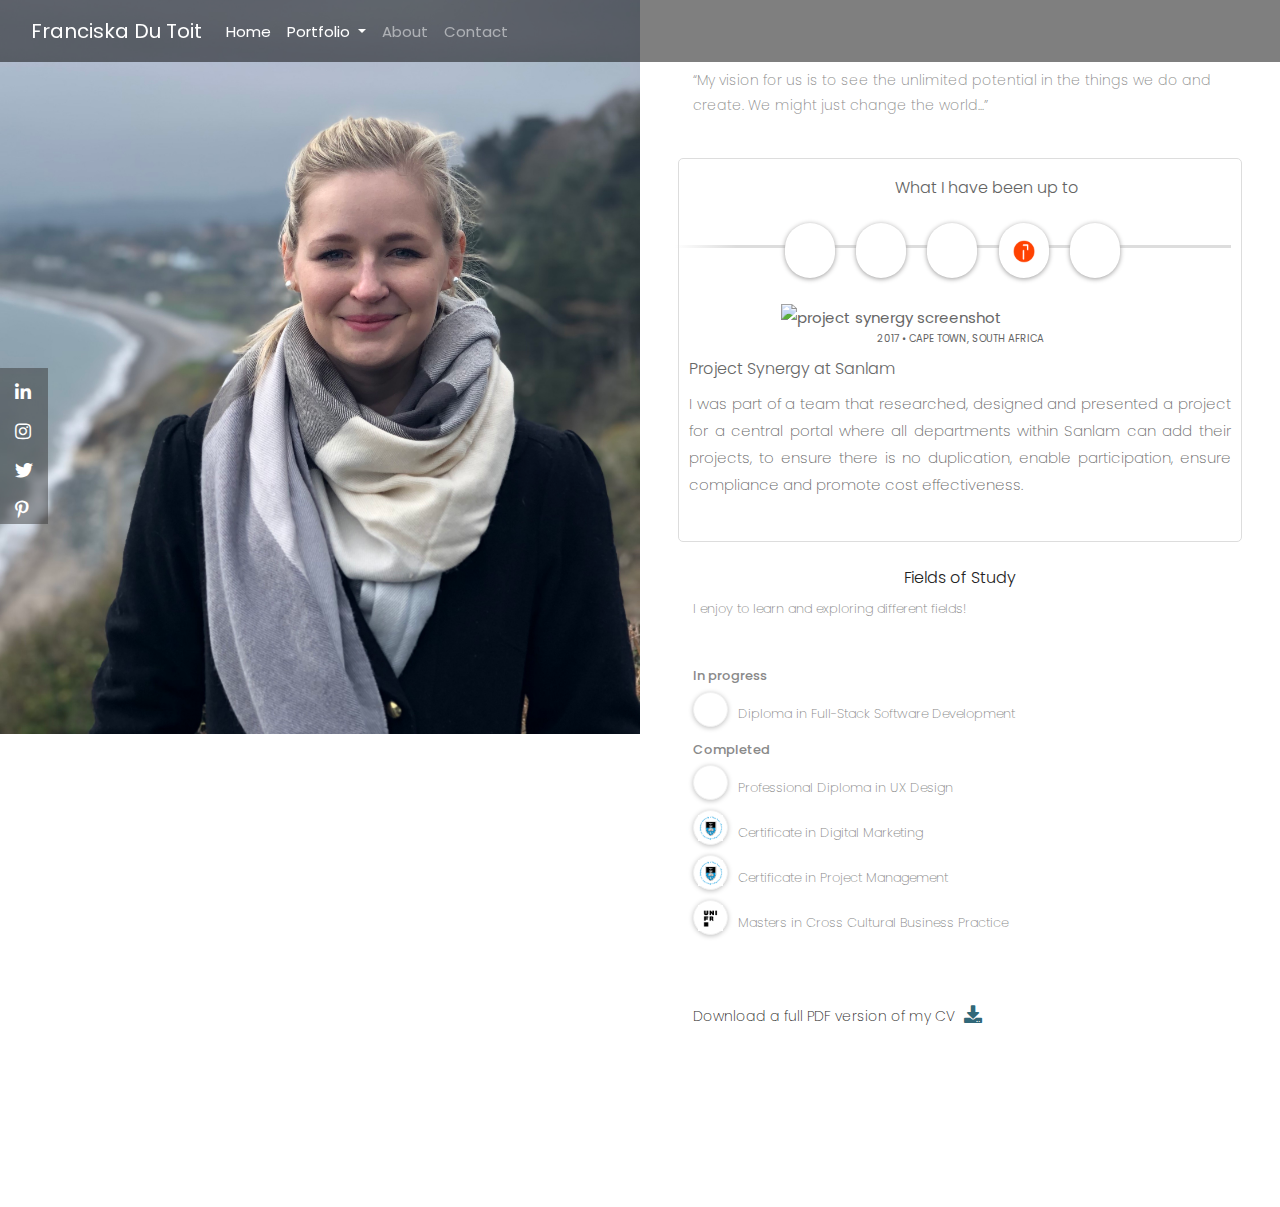
==== commit 0c137e2f: "Add social media links to pages" ====
--- a/about.html
+++ b/about.html
@@ -23,7 +23,6 @@
 
 
 <body>
-    <body>
     <!-- Nav Menu Section Code from Bootstrap-->
     <div class="site-header"> 
 	<nav class="navbar navbar-expand-md fixed-top navbar-dark ">
@@ -43,15 +42,15 @@
                         <div class="dropdown-menu" aria-labelledby="dropdownMenuLink">
                             <a class="dropdown-item" href="uichallenges.html">UI Challenges</a>
                             <a class="dropdown-item" href="uxcasestudies.html">UX Case Studies</a>
-                            <a class="dropdown-item" href="codingprojects.html">Developer Portfolio</a>
+                            <a class="dropdown-item" href="developerprojects.html">Developer Portfolio</a>
                             <a class="dropdown-item" href="otherprojects.html">Other Projects</a>
                         </div>
                     </li>
 					<li class="nav-item">
-						<a class="nav-link" href="about2.html">About</a>
+						<a class="nav-link" href="about.html">About</a>
 					</li>
 					<li class="nav-item">
-						<a class="nav-link" href="contact2.html">Contact</a>
+						<a class="nav-link" href="contact.html">Contact</a>
 					</li>
 				</ul>
 			</div>
@@ -72,16 +71,16 @@
                 <!-- Social Banner -->
                 <div class="row banner-imager-social" >
                     <div class="col-3 col-sm-3 col-md-2">
-                        <a> <i class="fab fa-linkedin-in "></i> </a>
+                        <a href="https://www.linkedin.com/in/franciskadutoit" target="_blank"> <i class="fab fa-linkedin-in "></i> </a>
                     </div>
                     <div class="col-3 col-sm-3 col-md-2">
-                        <a> <i class="fab fa-instagram "></i> </a> 
+                        <a href="https://www.instagram.com/designed.byfranciska/" target="_blank"> <i class="fab fa-instagram "></i> </a> 
                     </div>
                     <div class="col-3 col-sm-3 col-md-2">
-                        <a> <i class="fab fa-twitter "></i> </a> 
+                        <a href="https://twitter.com/FranciskaDuToit" target="_blank"> <i class="fab fa-twitter "></i> </a> 
                     </div>
                     <div class="col-3 col-sm-3 col-md-2">
-                        <a> <i class="fab fa-pinterest-p "></i> </a> 
+                        <a href="https://www.pinterest.ie/franciskadtt/_saved/" target="_blank"> <i class="fab fa-pinterest-p "></i> </a> 
                     </div>
                 </div>
                 <!-- Social Banner end -->
@@ -112,22 +111,32 @@
                                 <div class="container">
                                     <div class="row project-timeline-tab">
                                         <div class="col project-list list-group" id="list-tab" role="tablist">
+                                            <!-- Synergy Project -->
                                             <a class=" inline-block tab-link list-group-item list-group-item-action active timeline-event"
-                                            id="list-home-list"  href="#list-home" role="tab" data-toggle="list" aria-controls="home">
+                                            id="list-synergy-list"  href="#list-synergy" role="tab" data-toggle="list" aria-controls="home">
                                                 <img src="assets/images/franciska_du_toit_sanlam-project.png" class="cpy-img" width="25" alt="">
                                             </a>
-                                            <a class=" inline-block tab-link list-group-item list-group-item-action  timeline-event" id="list-profile-list" data-toggle="list"  href="#list-profile" role="tab" aria-controls="profile">
+                                            <!-- Synergy Project End -->
+                                            <!-- Fincede Project -->
+                                            <a class=" inline-block tab-link list-group-item list-group-item-action  timeline-event" id="list-fincede-list" data-toggle="list"  href="#list-fincede" role="tab" aria-controls="profile">
                                                 <img src="assets/images/franciska_du_toit_fincede-project.png" class="cpy-img" width="25" alt="">
                                             </a>
-                                            <a  class="inline-block tab-link list-group-item list-group-item-action " id="list-messages-list timeline-event"  href="#list-messages" data-toggle="list" role="tab" aria-controls="messages">
+                                            <!-- Fincede Project End -->
+                                            <!-- Conversations Project -->
+                                            <a  class="inline-block tab-link list-group-item list-group-item-action " id="list-conversations-list timeline-event"  href="#list-conversations" data-toggle="list" role="tab" aria-controls="messages">
                                                 <img src="assets/images/franciska_du_toit_sanlam-project.png" class="cpy-img" width="25" alt="">
                                             </a>
-                                            <a class="inline-block tab-link list-group-item list-group-item-action " id="list-settings-list timeline-event" data-toggle="list" href="#list-settings" role="tab" aria-controls="settings">
+                                            <!-- Conversations Project End -->
+                                            <!-- Leasing Hub  -->
+                                            <a class="inline-block tab-link list-group-item list-group-item-action " id="list-hub-list timeline-event" data-toggle="list" href="#list-hub" role="tab" aria-controls="settings">
                                             <img src="assets/images/franciska_du_toit_quadient-project.png" class="cpy-img" width="25" alt="">
                                             </a>
-                                            <a class=" inline-block tab-link list-group-item timeline-event list-group-item-action " id="list-contact-list" data-toggle="list" href="#list-contact" role="tab" aria-controls="contact">
+                                            <!-- Leasing Hub End-->
+                                            <!-- Fly UX -->
+                                            <a class=" inline-block tab-link list-group-item timeline-event list-group-item-action " id="list-fly-list" data-toggle="list" href="#list-fly" role="tab" aria-controls="contact">
                                             <img src="assets/images/franciska_du_toit_flyux-project.png" class="cpy-img" width="25" alt="">
                                             </a>
+                                            <!-- Fly UX End -->
                                         </div>
                                     </div>
                                     </div>
@@ -135,7 +144,7 @@
                         <!-- Project timeline detail -->
                                     <div class="project-content tab-content" id="nav-tabContent">
                                         <!-- Synergy Project -->
-                                        <div class="tab-pane fade show active" id="list-home" role="tabpanel" aria-labelledby="list-home-list" style="opacity: 1; transition: opacity 300ms ease-in-out 0s;">
+                                        <div class="tab-pane fade show active" id="list-synergy" role="tabpanel" aria-labelledby="list-synergy-list" style="opacity: 1; transition: opacity 300ms ease-in-out 0s;">
                                             <div class="row">
                                                 <div class="col-12">
                                                     <div class="col-sm-12 col-md-12 ">
@@ -154,7 +163,7 @@
                                         </div>
                                         <!-- Synergy Project End -->
                                         <!-- Fincede Project -->
-                                        <div class="tab-pane fade" id="list-profile" role="tabpanel" aria-labelledby="list-profile-list" style="opacity: 1; transition: opacity 300ms ease-in-out 0s;">
+                                        <div class="tab-pane fade" id="list-fincede" role="tabpanel" aria-labelledby="list-fincede-list" style="opacity: 1; transition: opacity 300ms ease-in-out 0s;">
                                             <div class="row">
                                                 <div class="col-12">
                                                     <div class="col-sm-12 col-md-12 ">
@@ -173,7 +182,7 @@
                                         </div>
                                         <!-- Fincede Project End -->
                                         <!-- Conversations Project -->
-                                        <div class="tab-pane fade" id="list-messages" role="tabpanel" aria-labelledby="list-messages-list" style="opacity: 1; transition: opacity 300ms ease-in-out 0s;">
+                                        <div class="tab-pane fade" id="list-conversations" role="tabpanel" aria-labelledby="list-conversations-list" style="opacity: 1; transition: opacity 300ms ease-in-out 0s;">
                                             <div class="row">
                                                 <div class="col-12">
                                                     <div class="col-sm-12 col-md-12 ">
@@ -192,7 +201,7 @@
                                         </div> 
                                         <!-- Conversations Project End -->
                                         <!-- Leasing Hub -->
-                                        <div class="tab-pane fade" id="list-settings" role="tabpanel" aria-labelledby="list-settings-list" style="opacity: 1; transition: opacity 300ms ease-in-out 0s;">
+                                        <div class="tab-pane fade" id="list-hub" role="tabpanel" aria-labelledby="list-hub-list" style="opacity: 1; transition: opacity 300ms ease-in-out 0s;">
                                             <div class="row">
                                                 <div class="col-12">
                                                     <div class="col-sm-12 col-md-12 ">
@@ -211,7 +220,7 @@
                                         </div>
                                         <!-- Leasing Hub End -->
                                         <!-- Fly UX -->
-                                        <div class="tab-pane fade" id="list-contact" role="tabpanel" aria-labelledby="list-contact-list" style="opacity: 1; transition: opacity 300ms ease-in-out 0s;">
+                                        <div class="tab-pane fade" id="list-fly" role="tabpanel" aria-labelledby="list-fly-list" style="opacity: 1; transition: opacity 300ms ease-in-out 0s;">
                                             <div class="row">
                                                 <div class="col-12">
                                                     <div class="col-sm-12 col-md-12 ">
@@ -293,35 +302,22 @@
                                 <!-- Qualifications completed end -->
                             </div>
                             <!-- Qualifications End -->
-                            <!-- CV pdf downlaod -->
+                            <!-- CV pdf download -->
                             <div>
                                 <p class="cv-text">Download a full PDF version of my CV
-                                    <a href="#" target="_blank" class="cv-pdf">
+                                    <a href="assets/documents/franciska-du-toit-cv-2021.pdf" target="_blank" class="cv-pdf">
                                     <i class="fa fa-download" aria-hidden="true"></i>
                                         <span class="sr-only">Download link.</span>
                                     </a>
                                 </p>
                             </div>
-                            <!-- CV pdf downlaod -->
+                            <!-- CV pdf download -->
                         </div>
-                        </div>
-                    </div>
+                    </div>
+                    <!-- Content Section -->
                 </div>
             </div>
-        </section>
-        <!-- Social Footer for mobile and tablet end -->
-        <section class="hero-image-footer-mobile">
-            <ul class="social-list">
-                <li><a href="https://www.linkedin.com/in/franciskadutoit" target="_blank" class="linkedin social-icon"><i class="fab fa-linkedin-in "></i></a></li>
-                <li><a href="https://www.instagram.com/designed.byfranciska/" target="_blank" class="linkedin social-icon"><i class="fab fa-instagram"></i></a></li>
-                <li><a href="https://twitter.com/FranciskaDuToit" target="_blank" class="linkedin social-icon"><i class="fab fa-twitter"></i></a></li>
-                <li><a href="https://www.pinterest.ie/franciskadtt/_saved/" target="_blank" class="linkedin social-icon"><i class="fab fa-pinterest-p"></i></a></li>
-            </ul>
-        </section>
-        <!-- Social Footer for mobile and tablet end -->
-    </section>
-    <!-- Content section end -->
-    </div>
+
 <!-- Scripts -->   
     <script src="https://cdnjs.cloudflare.com/ajax/libs/jquery/3.5.1/jquery.slim.min.js"></script>
     <script src="https://cdnjs.cloudflare.com/ajax/libs/popper.js/1.16.1/umd/popper.min.js"></script>
--- a/assets/css/style.css
+++ b/assets/css/style.css
@@ -139,96 +139,64 @@
 
 /* ----------------------------------------Home page */
 
-.personal-content {
-    padding-top: 70px;
-    padding-bottom: 0px;
-    padding-right: 0px;
-    padding-left: 0px;
-}
-
-.personal-section {
-    background-color: #ffffff;
-    background-position: 50% 0%;
-    background-repeat: no-repeat;
-    background-size: cover;
-    position: relative;
-    padding-top: 0px;
-    padding-right: 0px;
-    padding-bottom: 10px;
-    padding-left: 0px;
-}
-
-/* For Desktop*/
-@media (min-width: 992px){
-    .personal-content{
-        padding-top: 10%;
-        padding-right: 0px;
-        padding-left: 5%;
-    }
-}
-
-.personal-content-container{
-    padding-top: 5%;
+.intro-content{
+    padding-top: 20%;
+    padding-bottom: 5%;
 }
 
 /* For Tablet*/
 @media screen and (min-width:600px) { 
-    .personal-content-container {
-        padding-top: 3%;
-        
+    .intro-content {
+        padding-top: 10%;
+        padding-bottom: 5%;
     } 
 } 
 
-.container-custom {
-    max-width: 768px;
-}
-
-.container-fluid {
-    padding-right: 15px;
-    padding-left: 15px;
-    margin-right: auto;
-    margin-left: auto;
-}
-
-.row {
-    margin-right: -15px;
-    margin-left: -15px;
-}
-
-/* For Mobile*/
-@media (min-width: 300px){
-.col-sm-12 {
-    width: 100%;
-}
-}
-
-h2, .h2 {
-    font-size: 25px;
+/* For Desktop*/
+@media screen and (min-width:990px) { 
+    .intro-content {
+        padding-top: 20%;
+        padding-bottom: 5%;
+
+    } 
+} 
+
+.home-heading {
+    font-size: 29px;
     color: #1f1e1e;
     letter-spacing: 1px;
-}
-
-h2, .about-heading {
-    padding-right: 5%;
-    padding-left: 0%;
+    text-align: left;
+}
+
+.home-heading {
+    padding-right: 1%;
 }
 
 /* For Tablet*/
-@media screen and (min-width:600px) { 
-    .h2, .about-heading {
-        text-align: center;
-        font-size: x-large;
-        
+@media (min-width:600px) { 
+    h1, .about-heading {
+    font-size: revert;
+    line-height: 1.4;
+    font-weight: 300;
+    color: #222222;
     } 
 } 
 
 /* For Desktop*/
-@media screen and (min-width:990px) { 
-    .h2, .about-heading {
+@media (min-width:800px) { 
+    h1 .home-heading  {
         text-align: left;
-        font-size: x-large;
+        font-size: 100px;
     } 
+    p {
+        padding-bottom: 5%;
+    }
 } 
+
+.bullet-list{
+    padding-top: 5%;
+    padding-bottom: 5%;
+}
 
 /* To style bullets */
 /* original code credit for bullets: https://austinknight.com/ */
@@ -260,7 +228,7 @@
 
 /*To style button content */
 .about-btn-container{
-    padding-left: 28%;
+    padding-left: 25%;
     padding-top: 2%;
     padding-bottom: 2%;
 }
@@ -268,7 +236,7 @@
 /* For Tablet*/
 @media (min-width: 600px){
 .about-btn-container {
-    padding-left: 40%;
+    padding-left: 35%;
     padding-top: 5%;
 }
 }
@@ -278,7 +246,7 @@
 .about-btn-container {
     padding-left: 35%;
     padding-right: 0%;
-    padding-top: 5%;
+    padding-top: 2%;
 }
 }
 
@@ -313,9 +281,10 @@
     color: #ffff;
 }
 
+
 /* To style home page quote */
 .quote-container {
-    padding-top: 0%;
+    padding-top: 5%;
     margin-bottom: 0px;
     font-size: x-small;
 }
@@ -334,80 +303,31 @@
 }
 }
 
-.hero-image-footer-mobile {
-    position: relative;
-    bottom: 0px;
-    width: 100%;
-    padding-right: 20px;
-    padding-left: 0px;
-    padding-top: 2%;
-    padding-bottom: 2%;
-    text-align: center;
-    color: #636363;
-}
-
-.hero-image-footer-mobile .social-list > li > a { 
-    color: #636363;
+/* To style portfolio section */
+.portfolio-heading{
+    padding-top: 10%;
+    font-size: revert;
+    line-height: 1.4;
+    font-weight: 300;
+    color: #222222;
+    text-align: left;
+    padding-left: 3%;
+}
+
+.portfolio-paragraph{
+    text-align: left;
+    padding-left: 3%;
+}
+
+/* Original credit: Code Institute Lessons on UCD Resume */
+.blocks{
+    padding-top:10%;
 }
 
 /* For Desktop*/
 @media (min-width: 990px){
-    .hero-image-footer-mobile{
-        padding-top: 0px;
-}
-}
-
-/* For Desktop*/
-@media (min-width: 990px){
-    .hero-image-footer-mobile{
-        display: none;
-}
-}
-
-/* ----------------------------------------Portfolio Page */
-
-.portfolio-text-container{
-    padding-left: 0px;
-    padding-right: 0px;
-    text-align: center;
-}
-
-/* For Tablet*/
-@media screen and (min-width: 600px){
-.portfolio-container {
-    padding-top: 6%;
-    padding-bottom: 10%;
-    max-width: none;
-}
-}
-
-/* For Desktop*/
-@media screen and (min-width: 990px){
-.portfolio-container {
-    padding-top: 6%;
-    padding-bottom: 10%;
-    padding-left: 10%;
-    max-width: none;
-}
-}
-
-.portfolio-heading{
-    text-align: center;
-    padding-top: 5%;
-}
-
-/* For Desktop*/
-@media screen and (min-width: 990px){
-.portfolio-heading{
-    text-align: center;
-    padding-top: 5%;
-}
-}
-
-/* For Desktop*/
-@media screen and (min-width: 990px){
-.portfolio-paragraph{
-    padding-top: 5%;
+.blocks{
+    padding-top:5%;
 }
 }
 
@@ -444,6 +364,7 @@
 .nav-container{
     margin-bottom: auto;
     padding: 0px;
+    padding-bottom: 10%;
 }
 
 .menu-item {
@@ -490,6 +411,7 @@
     font-weight: 300;
 }
 
+
 /* ----------------------------------------About Page */
 
 
@@ -509,7 +431,7 @@
     
 }
 
-/*original code credit for project timeline list: https://austinknight.com/ */
+/*original code credit for project timeline list and line: https://austinknight.com/ */
 .project-timeline-container {
     position: relative;
     display: block;
@@ -563,43 +485,118 @@
     background-image: linear-gradient(90deg, hsla(0, 0%, 86.7%, 0) 1%, #ddd 12%);
 }
 
-.project-timeline-tab{
-    margin-top: -22px;
-}
-
-/* image border styling from https://www.w3schools.com/howto/howto_css_border_image.asp */
+
+/* image border styling from https://www.w3schools.com/howto/howto_css_border_image.asp and https://austinknight.com/ */
 .timeline-event{
-    border: 7px solid #fff;
+    padding: 9px;
     border-style: none;
     border-radius: 100px;
-    box-shadow: 0px 1px 5px 0px #c4c2c2;
-    margin-right: 1%;
-    margin-left: 2%;
-}
+    background-color: #fff;
+    box-shadow: 0 1px 5px 0 #dadada;
+    -webkit-transition: box-shadow 300ms ease, -webkit-transform 300ms ease;
+    transition: box-shadow 300ms ease, -webkit-transform 300ms ease;
+    transition: box-shadow 300ms ease, transform 300ms ease;
+    transition: box-shadow 300ms ease, transform 300ms ease, -webkit-transform 300ms ease;
+    margin-right: 5px;
+    margin-left: 5px;
+    padding: 6px;
+}
+
+@media (min-width: 700px){
+    .timeline-event {
+    border-style: none;
+    border-radius: 100px;
+    background-color: #fff;
+    box-shadow: 0 1px 5px 0 #dadada;
+    margin-right: 70px;
+    margin-left: 10px;
+    
+}
+}
+
+@media (min-width: 990px){
+    .timeline-event{
+    padding: 9px;
+    border-style: none;
+    border-radius: 100px;
+    background-color: #fff;
+    box-shadow: 0 1px 5px 0 #dadada;
+    -webkit-transition: box-shadow 300ms ease, -webkit-transform 300ms ease;
+    transition: box-shadow 300ms ease, -webkit-transform 300ms ease;
+    transition: box-shadow 300ms ease, transform 300ms ease;
+    transition: box-shadow 300ms ease, transform 300ms ease, -webkit-transform 300ms ease;
+}
+}
+
 
 .tab-active {
     display: block;
 }
 
+
+.container .list-group{
+    display: flex; 
+    flex-direction: row;
+    align-items:center;
+    justify-content: space-evenly;
+    
+}
+
+
+@media (min-width: 768px){
 .list-group {
-    padding-left: 0px;
-    margin-bottom: 0px;
-    border-radius: 1px;
-    flex-direction: row;
+    margin-left:0px;
+}
+}
+
+@media (min-width: 1025px){
+.list-group {
+    margin-left: 80px;
+    margin-right: 80px;
+}
 }
 
 .list-group-item.active {
-    z-index: 2;
-    color: #cccccc;
-    border-color: #316879;
-    background-color: #fff;
+    border-style: none;
+    border-radius: 100px;
+    background-color: #fff;
+}
+
+.list-group-item-action{
+    padding-right: 0px;
+    margin-right: 0px;
+    max-width: 50px;
+    
+}
+
+.list-group-item-action{
+    padding-right: 0px;
+    margin-right: 0px;
+    max-width: 50px;
     
 }
 
 .list-group-item {
     background-color: #fff;
-    border: 1px solid rgba(0,0,0,.125);
-    padding:9px;
+    margin-right: 5px;
+    margin-left: 5px;
+    padding-left: 3.5%;
+    padding-right: 2%;
+    padding-top: 6px;
+    padding-bottom: 6px;
+    border-style: none;
+    border-radius: 100px;
+    background-color: #fff;
+    box-shadow: 0 1px 5px 0 #dadada;
+    
+}
+
+@media (min-width: 700px){
+    .list-group-item {
+    background-color: #fff;
+    padding: 14px;
+    box-shadow: 0 1px 5px 0 #9c9b9b;
+    }
 }
 
 .list-group .list-group-item:first-child {
@@ -614,13 +611,15 @@
     border-radius: 100px;
 }
 
+.cpy-img{
+    display: inline-block;
+    max-width: 100%;
+}
+
 .project-img {
-    height: 150px;
-    margin-top: 4px;
-    border: 1px solid #ddd;
-    border-radius: 5px;
-    background-position: 0px 0px;
-    background-size: cover;
+    width: 70%;
+    margin-top: 10%;
+    margin-left: 15%;
 }
 
 /* For Tablet*/
@@ -629,10 +628,10 @@
         display: block;
         margin-left: auto;
         margin-right: auto;
-        width: 50%;
+        width: 60%;
         background: no-repeat;
         background-size: cover;
-        margin-top: 2%;
+        margin-top: 10%;
 }
 }
 
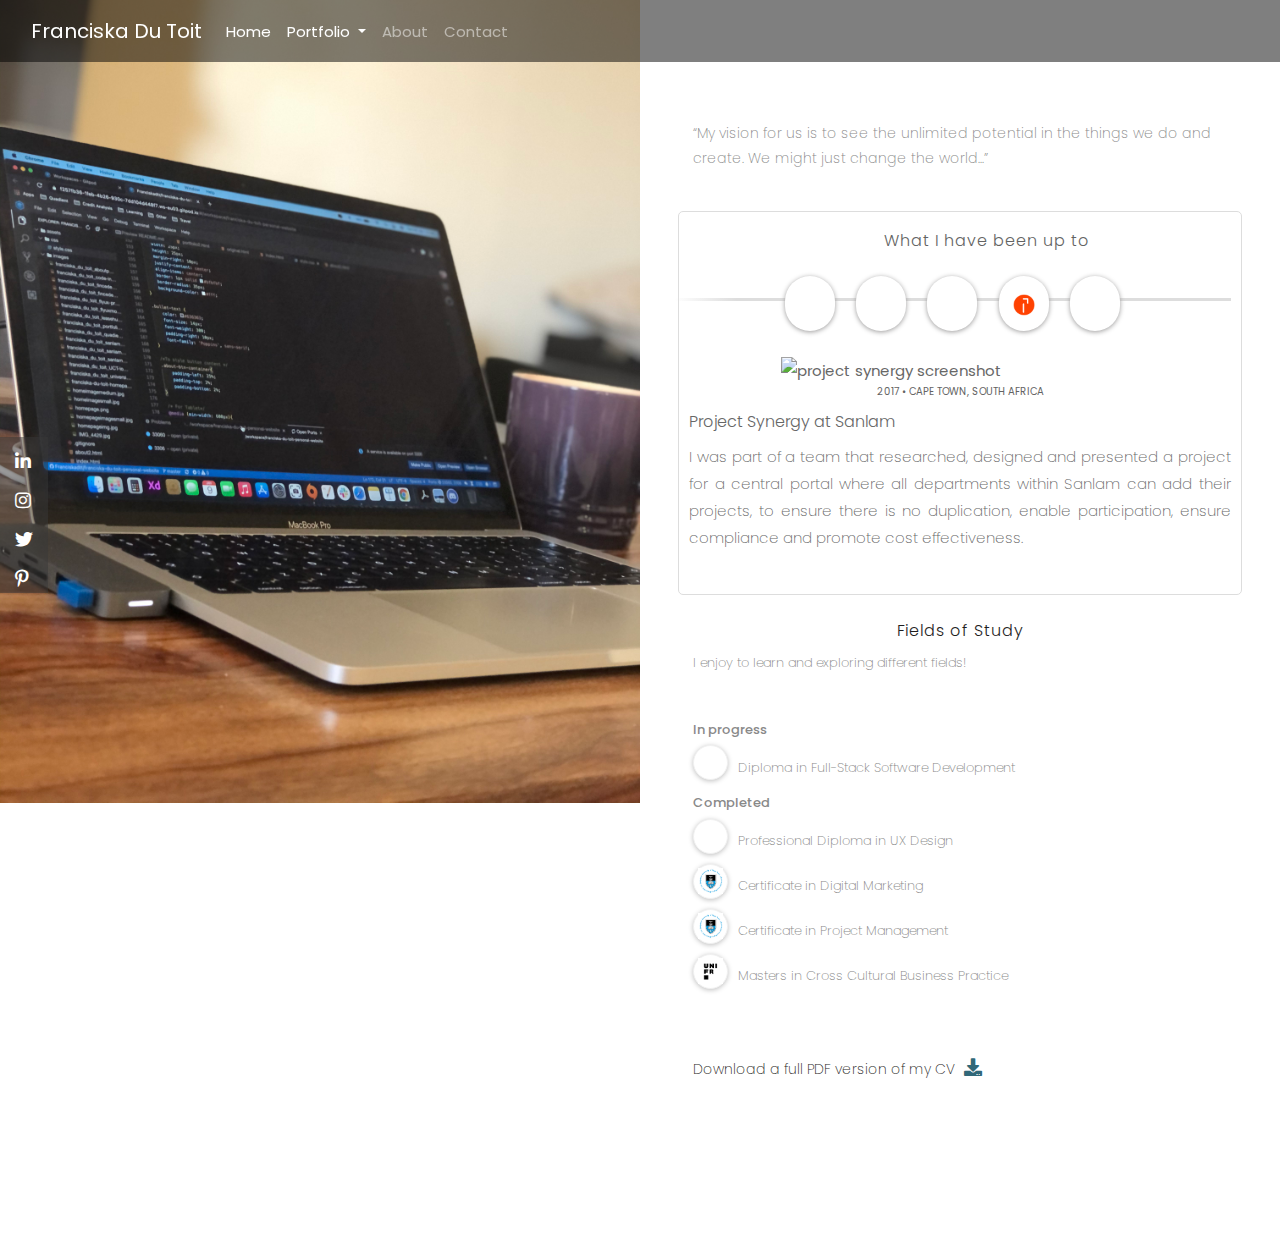
==== commit 67e08dab: "Fix indentation and structure for about file" ====
--- a/about.html
+++ b/about.html
@@ -3,7 +3,7 @@
 <head>
     <!-- Required meta tags -->
     <meta charset="utf-8">
-    <meta name="viewport" content="width=device-width, initial-scale=1, shrink-to-fit=no">
+    <meta name="viewport" content="width=device-width, initial-scale=1.0">
     <meta http-equiv="X-UA-Compatible" content="ie=edge">
     <meta name="description" content="Franciska Du Toit Personal and Portfolio Website">
     <meta name="keywords" content="Franciska Du Toit, Franciska Du Toit website">
@@ -24,7 +24,7 @@
 
 <body>
     <!-- Nav Menu Section Code from Bootstrap-->
-    <div class="site-header"> 
+    <header class="site-header"> 
 	<nav class="navbar navbar-expand-md fixed-top navbar-dark ">
 		<div class="container-fluid">
 			<a class="navbar-brand" href="index.html">Franciska Du Toit</a>
@@ -56,7 +56,7 @@
 			</div>
 		</div>
 	</nav>
-    </div>
+    </header>
     <!-- Nav Menu end -->
 
     <div class="container-fluid">
@@ -65,28 +65,37 @@
 			<div class="col-sm-12 col-md-12 col-lg-6" id="home"> 
                 <!-- Hero-image -->
 				<div class="row">
-					<img class="banner-image" src="./assets/images/franciska_du_toit_aboutpage_image.jpg"/>
+					<img class="banner-image" src="./assets/images/franciska_du_toit_codingprojects.jpg"/>
                 </div>
                 <!-- Hero-image end -->
                 <!-- Social Banner -->
                 <div class="row banner-imager-social" >
                     <div class="col-3 col-sm-3 col-md-2">
-                        <a href="https://www.linkedin.com/in/franciskadutoit" target="_blank"> <i class="fab fa-linkedin-in "></i> </a>
+                        <a href="https://www.linkedin.com/in/franciskadutoit" target="_blank" rel="noopener noreferrer"> <i class="fab fa-linkedin-in" aria-hidden="true"></i>
+                            <span class="sr-only">Linkedin</span>
+                        </a>
                     </div>
                     <div class="col-3 col-sm-3 col-md-2">
-                        <a href="https://www.instagram.com/designed.byfranciska/" target="_blank"> <i class="fab fa-instagram "></i> </a> 
+                        <a href="https://www.instagram.com/designed.byfranciska/" target="_blank" rel="noopener noreferrer"> <i class="fab fa-instagram " aria-hidden="true"></i> 
+                            <span class="sr-only">Instagram</span>
+                        </a> 
                     </div>
                     <div class="col-3 col-sm-3 col-md-2">
-                        <a href="https://twitter.com/FranciskaDuToit" target="_blank"> <i class="fab fa-twitter "></i> </a> 
+                        <a href="https://twitter.com/FranciskaDuToit" target="_blank" rel="noopener noreferrer"> <i class="fab fa-twitter " aria-hidden="true"></i> 
+                            <span class="sr-only">Twitter</span>
+                        </a> 
                     </div>
                     <div class="col-3 col-sm-3 col-md-2">
-                        <a href="https://www.pinterest.ie/franciskadtt/_saved/" target="_blank"> <i class="fab fa-pinterest-p "></i> </a> 
+                        <a href="https://www.pinterest.ie/franciskadtt/_saved/" target="_blank" rel="noopener noreferrer"> <i class="fab fa-pinterest-p " aria-hidden="true"></i>
+                            <span class="sr-only">Pinterest</span>
+                        </a> 
                     </div>
                 </div>
                 <!-- Social Banner end -->
             </div>
             <!-- Banner section End -->
-    <!-- Content Section -->
+
+            <!-- Content Section -->
 			<div class="col-sm-12 col-md-12 col-lg-6 split-content"> 
                 <div class="container-fluid container-custom">
                     <div class="row">
@@ -102,221 +111,225 @@
                 <!-- Intro text end-->
                 <!-- Projects -->
                 <div class="project-timeline-container">
+                    <!-- Project timeline heading -->
                     <h1 class="project-timeline-heading" >
                         What I have been up to
                     </h1>
-                <!-- original code credit for list: https://austinknight.com/ and  https://getbootstrap.com/docs/4.0/components/list-group/ with customisation -->
-                                <div class="timeline-line"></div>
-                            <!-- Project timeline -->
-                                <div class="container">
-                                    <div class="row project-timeline-tab">
-                                        <div class="col project-list list-group" id="list-tab" role="tablist">
-                                            <!-- Synergy Project -->
-                                            <a class=" inline-block tab-link list-group-item list-group-item-action active timeline-event"
-                                            id="list-synergy-list"  href="#list-synergy" role="tab" data-toggle="list" aria-controls="home">
-                                                <img src="assets/images/franciska_du_toit_sanlam-project.png" class="cpy-img" width="25" alt="">
-                                            </a>
-                                            <!-- Synergy Project End -->
-                                            <!-- Fincede Project -->
-                                            <a class=" inline-block tab-link list-group-item list-group-item-action  timeline-event" id="list-fincede-list" data-toggle="list"  href="#list-fincede" role="tab" aria-controls="profile">
-                                                <img src="assets/images/franciska_du_toit_fincede-project.png" class="cpy-img" width="25" alt="">
-                                            </a>
-                                            <!-- Fincede Project End -->
-                                            <!-- Conversations Project -->
-                                            <a  class="inline-block tab-link list-group-item list-group-item-action " id="list-conversations-list timeline-event"  href="#list-conversations" data-toggle="list" role="tab" aria-controls="messages">
-                                                <img src="assets/images/franciska_du_toit_sanlam-project.png" class="cpy-img" width="25" alt="">
-                                            </a>
-                                            <!-- Conversations Project End -->
-                                            <!-- Leasing Hub  -->
-                                            <a class="inline-block tab-link list-group-item list-group-item-action " id="list-hub-list timeline-event" data-toggle="list" href="#list-hub" role="tab" aria-controls="settings">
-                                            <img src="assets/images/franciska_du_toit_quadient-project.png" class="cpy-img" width="25" alt="">
-                                            </a>
-                                            <!-- Leasing Hub End-->
-                                            <!-- Fly UX -->
-                                            <a class=" inline-block tab-link list-group-item timeline-event list-group-item-action " id="list-fly-list" data-toggle="list" href="#list-fly" role="tab" aria-controls="contact">
-                                            <img src="assets/images/franciska_du_toit_flyux-project.png" class="cpy-img" width="25" alt="">
-                                            </a>
-                                            <!-- Fly UX End -->
-                                        </div>
-                                    </div>
-                                    </div>
-                        <!-- Project timeline -->
-                        <!-- Project timeline detail -->
-                                    <div class="project-content tab-content" id="nav-tabContent">
-                                        <!-- Synergy Project -->
-                                        <div class="tab-pane fade show active" id="list-synergy" role="tabpanel" aria-labelledby="list-synergy-list" style="opacity: 1; transition: opacity 300ms ease-in-out 0s;">
-                                            <div class="row">
-                                                <div class="col-12">
-                                                    <div class="col-sm-12 col-md-12 ">
-                                                        <img src="assets/images/franciska_du_toit_synergyproject.png" class="project-img" alt="project synergy screenshot">
-                                                    </div>
-                                                </div>
-                                                <div class="col-12">
-                                                    <div class="timeline-year">2017 • Cape Town, South Africa
-                                                    </div>
-                                                    <h3 class="project-title">Project Synergy at Sanlam
-                                                    </h3>
-                                                    <p class="project-title-text">I was part of a team that researched, designed and presented a project for a central portal where all departments within Sanlam can add their projects, to ensure there is no duplication, enable participation, ensure compliance and promote cost effectiveness. 
-                                                    </p>
-                                                </div>
-                                            </div>
-                                        </div>
-                                        <!-- Synergy Project End -->
-                                        <!-- Fincede Project -->
-                                        <div class="tab-pane fade" id="list-fincede" role="tabpanel" aria-labelledby="list-fincede-list" style="opacity: 1; transition: opacity 300ms ease-in-out 0s;">
-                                            <div class="row">
-                                                <div class="col-12">
-                                                    <div class="col-sm-12 col-md-12 ">
-                                                        <img src="assets/images/franciska_du_toit_fincedeproject.png" class="project-img" alt="project synergy screenshot">
-                                                    </div>
-                                                </div>
-                                                <div class="col-12">
-                                                    <div class="timeline-year">2018 • Cape Town, South Africa
-                                                    </div>
-                                                    <h3 class="project-title">Fincede Business Website
-                                                    </h3>
-                                                    <p class="project-title-text">I designed my first site for a business on Wordpress for Fincede Finacial Services. This project help me understand the basics of website layouts and design.
-                                                    </p>
-                                                </div>
-                                            </div>
-                                        </div>
-                                        <!-- Fincede Project End -->
-                                        <!-- Conversations Project -->
-                                        <div class="tab-pane fade" id="list-conversations" role="tabpanel" aria-labelledby="list-conversations-list" style="opacity: 1; transition: opacity 300ms ease-in-out 0s;">
-                                            <div class="row">
-                                                <div class="col-12">
-                                                    <div class="col-sm-12 col-md-12 ">
-                                                        <img src="assets/images/franciska_du_toit_conversationsproject.png" class="project-img" alt="project synergy screenshot">
-                                                    </div>
-                                                </div>
-                                                <div class="col-12">
-                                                    <div class="timeline-year">2018 • Cape Town, South Africa
-                                                    </div>
-                                                    <h3 class="project-title">Sanlam Conversations with Clients Project
-                                                    </h3>
-                                                    <p class="project-title-text">A colleague and I started a webinar series about topical issues in the financial industry and we reached over a 1000 people. I also designed the marketing material for the series. 
-                                                    </p>
-                                                </div>
-                                            </div>
-                                        </div> 
-                                        <!-- Conversations Project End -->
-                                        <!-- Leasing Hub -->
-                                        <div class="tab-pane fade" id="list-hub" role="tabpanel" aria-labelledby="list-hub-list" style="opacity: 1; transition: opacity 300ms ease-in-out 0s;">
-                                            <div class="row">
-                                                <div class="col-12">
-                                                    <div class="col-sm-12 col-md-12 ">
-                                                        <img src="assets/images/franciska_du_toit_leasehubproject.png" class="project-img" alt="project synergy screenshot">
-                                                    </div>
-                                                </div>
-                                                <div class="col-12">
-                                                    <div class="timeline-year">2020 • Dublin, Ireland
-                                                    </div>
-                                                    <h3 class="project-title">Leasing Hub at Quadient
-                                                    </h3>
-                                                    <p class="project-title-text">I designed and developed a sharepoint site as a central hub for information and learning material for account managers. I also wrote a few articles for the site and designed the marketing material. 
-                                                    </p>
-                                                </div>
-                                            </div>
-                                        </div>
-                                        <!-- Leasing Hub End -->
-                                        <!-- Fly UX -->
-                                        <div class="tab-pane fade" id="list-fly" role="tabpanel" aria-labelledby="list-fly-list" style="opacity: 1; transition: opacity 300ms ease-in-out 0s;">
-                                            <div class="row">
-                                                <div class="col-12">
-                                                    <div class="col-sm-12 col-md-12 ">
-                                                        <img src="assets/images/franciska_du_toit_flyuxmobile-project.png" class="project-img" alt="project synergy screenshot">
-                                                    </div>
-                                                </div>
-                                                <div class="col-12">
-                                                    <div class="timeline-year">2020 • Dublin, Ireland
-                                                    </div>
-                                                    <h3 class="project-title">Fly UX for UX Institute Course
-                                                    </h3>
-                                                    <p class="project-title-text">As part of the UXDI course, I did a case study as a UX researcher & designer for an airline booking app. This redesign case study was an opportunity to improve the experience users have today with airline booking apps. 
-                                                    </p>
-                                                </div>
-                                            </div>
-                                        </div>
-                                        <!-- Fly UX End -->    
-                                    </div>
-                        <!-- Project timeline detail end -->
-                            </div>
-                    <!-- Project end -->
-                <!-- Qualifications -->
-                            <div class="qualification-container">
-                                <div>
-                                    <h1 class="qual-heading" >
-                                    Fields of Study
-                                    </h1>
-                                    <p class="qual-text">
-                                    I enjoy to learn and exploring different fields!
-                                    </p>
-                                <!-- Qualifications in-progress -->
-                                <div class="progress-container">
-                                    <h5 class="progress-heading">
-                                    In progress
-                                    </h5>
-                                    <div class="bullet-qual">
-                                        <a href="https://codeinstitute.net/full-stack-software-development-diploma/" target="_blank" class="bullet-qual-icon">
-                                        <img src="assets/images/franciska_du_toit_code-institute-logo.png" width="25" alt="">
-                                        </a>
-                                        <div class="bullet-qual-text">Diploma in Full-Stack Software Development
-                                        </div>
-                                    </div>
-                                </div>
-                                <!-- Qualifications in-progress end -->
-                                <!-- Qualifications completed -->
-                                <div class="progress-container">
-                                    <h5 class="progress-heading">
-                                    Completed
-                                    </h5>
-                                    <div class="bullet-qual">
-                                        <a href="https://www.uxdesigninstitute.com/" target="_blank" class="bullet-qual-icon">
-                                        <img src="assets/images/franciska_du_toit_flyux-project.png" width="25" alt="">
-                                        </a>
-                                        <div class="bullet-qual-text">Professional Diploma in UX Design
-                                        </div>
-                                    </div>
-                                    <div class="bullet-qual">
-                                        <a href="https://www.getsmarter.com/products/uct-digital-marketing-online-short-course" target="_blank" class="bullet-qual-icon">
-                                        <img src="assets/images/franciska_du_toit_UCT-logo.png" width="25" alt="">
-                                        </a>
-                                    <div class="bullet-qual-text">Certificate in Digital Marketing
-                                    </div>
-                                    </div>
-                                    <div class="bullet-qual">
-                                        <a href="https://www.getsmarter.com/products/uct-project-management-foundations-online-short-course" target="_blank" class="bullet-qual-icon">
-                                        <img src="assets/images/franciska_du_toit_UCT-logo.png" width="25" alt="">
-                                        </a>
-                                        <div class="bullet-qual-text">Certificate in Project Management
-                                        </div>
-                                    </div>
-                                    <div class="bullet-qual">
-                                        <a href="https://www3.unifr.ch/ius/llm/en/" target="_blank" class="bullet-qual-icon">
-                                        <img src="assets/images/franciska_du_toit_university-of-fribourg-logo.png" width="25" alt="">
-                                        </a>
-                                        <div class="bullet-qual-text">Masters in Cross Cultural Business Practice
-                                        </div>
-                                    </div>
-                                </div>
-                                <!-- Qualifications completed end -->
-                            </div>
-                            <!-- Qualifications End -->
-                            <!-- CV pdf download -->
-                            <div>
-                                <p class="cv-text">Download a full PDF version of my CV
-                                    <a href="assets/documents/franciska-du-toit-cv-2021.pdf" target="_blank" class="cv-pdf">
-                                    <i class="fa fa-download" aria-hidden="true"></i>
-                                        <span class="sr-only">Download link.</span>
-                                    </a>
-                                </p>
-                            </div>
-                            <!-- CV pdf download -->
-                        </div>
-                    </div>
-                    <!-- Content Section -->
-                </div>
+                    <!-- Project timeline heading end -->
+                    <!-- original code credit for list and line: https://austinknight.com/ and  https://getbootstrap.com/docs/4.0/components/list-group/ with customisation -->
+                    <!-- Project timeline line -->
+                    <div class="timeline-line"></div>
+                    <!-- Project timeline line end -->
+                    <!-- Project timeline -->
+                    <div class="container">
+                        <div class="row project-timeline-tab">
+                            <div class="col project-list list-group" id="list-tab" role="tablist">
+                                <!-- Synergy Project -->
+                                <a class=" inline-block tab-link list-group-item list-group-item-action active timeline-event" id="list-synergy-list"  href="#list-synergy" role="tab" data-toggle="list" aria-controls="home">
+                                    <img src="assets/images/franciska_du_toit_sanlam-project.png" class="cpy-img" width="25" alt="">
+                                </a>
+                                <!-- Synergy Project End -->
+                                <!-- Fincede Project -->
+                                <a class=" inline-block tab-link list-group-item list-group-item-action  timeline-event" id="list-fincede-list" data-toggle="list"  href="#list-fincede" role="tab" aria-controls="profile">
+                                    <img src="assets/images/franciska_du_toit_fincede-project.png" class="cpy-img" width="25" alt="">
+                                </a>
+                                <!-- Fincede Project End -->
+                                <!-- Conversations Project -->
+                                <a  class="inline-block tab-link list-group-item list-group-item-action " id="list-conversations-list timeline-event" href="#list-conversations" data-toggle="list" role="tab" aria-controls="messages">
+                                    <img src="assets/images/franciska_du_toit_sanlam-project.png" class="cpy-img" width="25" alt="">
+                                </a>
+                                <!-- Conversations Project End -->
+                                <!-- Leasing Hub  -->
+                                <a class="inline-block tab-link list-group-item list-group-item-action " id="list-hub-list timeline-event" data-toggle="list" href="#list-hub" role="tab" aria-controls="settings">
+                                    <img src="assets/images/franciska_du_toit_quadient-project.png" class="cpy-img" width="25" alt="">
+                                </a>
+                                <!-- Leasing Hub End-->
+                                <!-- Fly UX -->
+                                <a class=" inline-block tab-link list-group-item timeline-event list-group-item-action " id="list-fly-list" data-toggle="list" href="#list-fly" role="tab" aria-controls="contact">
+                                    <img src="assets/images/franciska_du_toit_flyux-project.png" class="cpy-img" width="25" alt="">
+                                </a>
+                                <!-- Fly UX End -->
+                            </div>
+                        </div>
+                    </div>
+                    <!-- Project timeline end -->
+                    <!-- Project timeline detail -->
+                    <div class="project-content tab-content" id="nav-tabContent">
+                        <!-- Synergy Project -->
+                        <div class="tab-pane fade show active" id="list-synergy" role="tabpanel" aria-labelledby="list-synergy-list" style="opacity: 1; transition: opacity 300ms ease-in-out 0s;">
+                            <div class="row">
+                                <div class="col-12">
+                                    <div class="col-sm-12 col-md-12 ">
+                                        <img src="assets/images/franciska_du_toit_synergyproject.png" class="project-img" alt="project synergy screenshot">
+                                    </div>
+                                </div>
+                                <div class="col-12">
+                                    <div class="timeline-year">2017 • Cape Town, South Africa
+                                    </div>
+                                    <h3 class="project-title">Project Synergy at Sanlam
+                                    </h3>
+                                    <p class="project-title-text">I was part of a team that researched, designed and presented a project for a central portal where all departments within Sanlam can add their projects, to ensure there is no duplication, enable participation, ensure compliance and promote cost effectiveness. 
+                                    </p>
+                                </div>
+                            </div>
+                        </div>
+                        <!-- Synergy Project End -->
+                        <!-- Fincede Project -->
+                        <div class="tab-pane fade" id="list-fincede" role="tabpanel" aria-labelledby="list-fincede-list" style="opacity: 1; transition: opacity 300ms ease-in-out 0s;">
+                            <div class="row">
+                                <div class="col-12">
+                                    <div class="col-sm-12 col-md-12 ">
+                                        <img src="assets/images/franciska_du_toit_fincedeproject.png" class="project-img" alt="project synergy screenshot">
+                                    </div>
+                                </div>
+                                <div class="col-12">
+                                    <div class="timeline-year">2018 • Cape Town, South Africa
+                                    </div>
+                                    <h3 class="project-title">Fincede Business Website
+                                    </h3>
+                                    <p class="project-title-text">I designed my first site for a business on Wordpress for Fincede Finacial Services. This project help me understand the basics of website layouts and design.
+                                    </p>
+                                </div>
+                            </div>
+                        </div>
+                        <!-- Fincede Project End -->
+                        <!-- Conversations Project -->
+                        <div class="tab-pane fade" id="list-conversations" role="tabpanel" aria-labelledby="list-conversations-list" style="opacity: 1; transition: opacity 300ms ease-in-out 0s;">
+                            <div class="row">
+                                <div class="col-12">
+                                    <div class="col-sm-12 col-md-12 ">
+                                        <img src="assets/images/franciska_du_toit_conversationsproject.png" class="project-img" alt="project synergy screenshot">
+                                    </div>
+                                </div>
+                                <div class="col-12">
+                                    <div class="timeline-year">2018 • Cape Town, South Africa
+                                    </div>
+                                    <h3 class="project-title">Sanlam Conversations with Clients Project
+                                    </h3>
+                                    <p class="project-title-text">A colleague and I started a webinar series about topical issues in the financial industry and we reached over a 1000 people. I also designed the marketing material for the series. 
+                                    </p>
+                                </div>
+                            </div>
+                        </div> 
+                        <!-- Conversations Project End -->
+                        <!-- Leasing Hub -->
+                        <div class="tab-pane fade" id="list-hub" role="tabpanel" aria-labelledby="list-hub-list" style="opacity: 1; transition: opacity 300ms ease-in-out 0s;">
+                            <div class="row">
+                                <div class="col-12">
+                                    <div class="col-sm-12 col-md-12 ">
+                                        <img src="assets/images/franciska_du_toit_leasehubproject.png" class="project-img" alt="project synergy screenshot">
+                                    </div>
+                                </div>
+                                <div class="col-12">
+                                    <div class="timeline-year">2020 • Dublin, Ireland
+                                    </div>
+                                    <h3 class="project-title">Leasing Hub at Quadient
+                                    </h3>
+                                    <p class="project-title-text">I designed and developed a sharepoint site as a central hub for information and learning material for account managers. I also wrote a few articles for the site and designed the marketing material. 
+                                    </p>
+                                </div>
+                            </div>
+                        </div>
+                        <!-- Leasing Hub End -->
+                        <!-- Fly UX -->
+                        <div class="tab-pane fade" id="list-fly" role="tabpanel" aria-labelledby="list-fly-list" style="opacity: 1; transition: opacity 300ms ease-in-out 0s;">
+                            <div class="row">
+                                <div class="col-12">
+                                    <div class="col-sm-12 col-md-12 ">
+                                        <img src="assets/images/franciska_du_toit_flyuxmobile-project.png" class="project-img" alt="project synergy screenshot">
+                                    </div>
+                                </div>
+                                <div class="col-12">
+                                    <div class="timeline-year">2020 • Dublin, Ireland
+                                    </div>
+                                    <h3 class="project-title">Fly UX for UX Institute Course
+                                    </h3>
+                                    <p class="project-title-text">As part of the UXDI course, I did a case study as a UX researcher & designer for an airline booking app. This redesign case study was an opportunity to improve the experience users have today with airline booking apps. 
+                                    </p>
+                                </div>
+                            </div>
+                        </div>
+                        <!-- Fly UX End -->    
+                    </div>
+                    <!-- Project timeline detail end -->
+                </div>
+                <!-- Project end -->
+                <!-- Qualifications & CV -->
+                <div class="qualification-container">
+                    <!-- Qualifications intro -->
+                    <h1 class="qual-heading">
+                    Fields of Study
+                    </h1>
+                    <p class="qual-text">
+                    I enjoy to learn and exploring different fields!
+                    </p>
+                    <!-- Qualifications intro end -->
+                    <!-- Qualifications in-progress -->
+                    <div class="progress-container">
+                        <h5 class="progress-heading">
+                        In progress
+                        </h5>
+                        <div class="bullet-qual">
+                            <a href="https://codeinstitute.net/full-stack-software-development-diploma/" target="_blank"  class="bullet-qual-icon" rel="noopener noreferrer" >
+                                <img src="assets/images/franciska_du_toit_code-institute-logo.png" width="25" alt="">
+                            </a>
+                            <div class="bullet-qual-text">Diploma in Full-Stack Software Development
+                            </div>
+                        </div>
+                    </div>
+                    <!-- Qualifications in-progress end -->
+                    <!-- Qualifications completed -->
+                    <div class="progress-container">
+                        <h5 class="progress-heading">
+                        Completed
+                        </h5>
+                        <div class="bullet-qual">
+                            <a href="https://www.uxdesigninstitute.com/" target="_blank" class="bullet-qual-icon" rel="noopener noreferrer">
+                                <img src="assets/images/franciska_du_toit_flyux-project.png" width="25" alt="">
+                            </a>
+                            <div class="bullet-qual-text">Professional Diploma in UX Design
+                            </div>
+                        </div>
+                        <div class="bullet-qual">
+                            <a href="https://www.getsmarter.com/products/uct-digital-marketing-online-short-course" target="_blank" class="bullet-qual-icon" rel="noopener noreferrer">
+                                <img src="assets/images/franciska_du_toit_UCT-logo.png" width="25" alt="">
+                            </a>
+                            <div class="bullet-qual-text">Certificate in Digital Marketing
+                            </div>
+                        </div>
+                        <div class="bullet-qual">
+                            <a href="https://www.getsmarter.com/products/uct-project-management-foundations-online-short-course" target="_blank" class="bullet-qual-icon" rel="noopener noreferrer">
+                                <img src="assets/images/franciska_du_toit_UCT-logo.png" width="25" alt="">
+                            </a>
+                            <div class="bullet-qual-text">Certificate in Project Management
+                            </div>
+                        </div>
+                        <div class="bullet-qual">
+                            <a href="https://www3.unifr.ch/ius/llm/en/" target="_blank" class="bullet-qual-icon" rel="noopener noreferrer">
+                                <img src="assets/images/franciska_du_toit_university-of-fribourg-logo.png" width="25" alt="">
+                            </a>
+                            <div class="bullet-qual-text">Masters in Cross Cultural Business Practice
+                            </div>
+                        </div>
+                    </div>
+                    <!-- Qualifications completed end -->
+                    <!-- CV pdf download -->
+                    <!--  Original credit with modifications: Code Institute Lessons on UCD Resume -->
+                    <div>
+                        <p class="cv-text">Download a full PDF version of my CV
+                            <a href="assets/documents/franciska-du-toit-cv-2021.pdf" target="_blank" class="cv-pdf" rel="noopener noreferrer">
+                                <i class="fa fa-download" aria-hidden="true"></i>
+                                    <span class="sr-only">Download link.</span>
+                            </a>
+                        </p>
+                    </div>
+                    <!-- CV pdf download End -->
+                </div>
+                <!-- Qualifications & CV End -->
             </div>
+            <!-- Content Section -->
+        </div>
+    </div>
 
 <!-- Scripts -->   
     <script src="https://cdnjs.cloudflare.com/ajax/libs/jquery/3.5.1/jquery.slim.min.js"></script>
--- a/assets/css/style.css
+++ b/assets/css/style.css
@@ -11,6 +11,7 @@
     margin-bottom: 10%;
 }
 
+/* original code credit: https://css-tricks.com/snippets/jquery/smooth-scrolling/*/
 html {
     scroll-behavior: smooth;
 }
@@ -34,6 +35,7 @@
     background-color: #222222;
     
 }
+
 .navbar .dropdown-menu a:not(.active) {
     color: #e6e3e3;
 }
@@ -43,6 +45,12 @@
 }
 
 /* ----------------------------------------Banner */
+
+.container-fluid .main-banner {
+    display: flex;
+    flex-direction: column;
+    align-items: flex-start;
+}
 
 /*For Desktop*/
 @media (min-width: 1000px) {
@@ -53,8 +61,10 @@
 
 .banner-image{
 	width:100%;
-	z-index: -1;
-}
+    z-index: -1;
+    height: 100%;
+}
+
     
 .banner-imager-social {
 	background-color: rgba(56, 55, 55, 0.5);
@@ -175,7 +185,6 @@
 /* For Tablet*/
 @media (min-width:600px) { 
     h1, .about-heading {
-    font-size: revert;
     line-height: 1.4;
     font-weight: 300;
     color: #222222;
@@ -306,7 +315,6 @@
 /* To style portfolio section */
 .portfolio-heading{
     padding-top: 10%;
-    font-size: revert;
     line-height: 1.4;
     font-weight: 300;
     color: #222222;
@@ -429,6 +437,14 @@
     font-weight: 200;
     font-size: medium;
     
+}
+
+/* For Desktop*/
+@media (min-width: 990px){
+.about-quote { 
+    padding-top: 5%;
+    margin-top: 5%;
+}
 }
 
 /*original code credit for project timeline list and line: https://austinknight.com/ */
@@ -513,7 +529,7 @@
     
 }
 }
-
+/*original code credit for project timeline list and line: https://austinknight.com/ */
 @media (min-width: 990px){
     .timeline-event{
     padding: 9px;
@@ -528,11 +544,9 @@
 }
 }
 
-
 .tab-active {
     display: block;
 }
-
 
 .container .list-group{
     display: flex; 
@@ -634,7 +648,7 @@
         margin-top: 10%;
 }
 }
-
+/*original code credit with modifications: https://austinknight.com/ */
 .timeline-year {
     position: relative;
     color: #636363;
@@ -744,7 +758,29 @@
 /*For Desktop*/
 @media screen and (min-width: 990px){
 .form-container{
-    padding-top: 20%;
+    padding-top: 10%;
+}
+}
+
+input {
+    margin-bottom: 5%;
+}
+
+.form-control{
+    font-size: small;
+}
+
+h1, .contact-heading{
+    text-align: center;
+    font-size: 25px;
+    color: #1f1e1e;
+    letter-spacing: 1px;
+}
+
+/*For Desktop*/
+@media screen and (min-width: 990px){
+h1, .contact-heading{
+    padding-top: 10%;
 }
 }
 
@@ -756,7 +792,7 @@
 /*For Desktop*/
 @media screen and (min-width: 990px){
 .contact-btn-container{
-    padding-top: 10%;
+    padding-top: 10px;
 }
 }
 
@@ -770,6 +806,147 @@
     background-color: #15343d;
     color: white;
 }
+
+
+/*To style Linkedin link */
+.msg-btn-container{
+    display: flex;
+    align-items: center;
+    justify-content: center;
+    padding-top: 2%;
+}
+
+
+#msg-btn {
+    color: #316879;
+    background-color: #fff;
+    border: 1px solid rgba(0,0,0,.3);
+    border-radius: 8px;
+    margin-top: 10%;
+    
+} 
+
+#msg-btn .list-btn-item-secondary {
+    color: #316879;
+    
+    text-decoration: none;
+}
+
+.btn:hover{
+    color: #fff;
+    background-color: #214b58;
+    border: 1px solid rgba(0,0,0,.125);
+    border-radius: 8px;
+    
+} 
+
+.btn a {
+    background-color: transparent;
+}
+
+.list-btn-item-secondary {
+    color: #fff;
+    background-color: #316879;
+    text-decoration: none;
+    
+}
+
+.list-btn-item-secondary:hover{
+    color: #ffff;
+}
+
+/* ----------------------------------------UI Page */
+.ui-container {
+    align-items: center;
+    justify-content: center;
+}
+
+.ui-img {
+    width: 100%
+}
+
+
+h1, .ui-heading{
+    color: #1f1e1e;
+    letter-spacing: 1px;
+    font-size: 24px;
+    text-align: center;
+}
+
+h2, .ui-subheading{
+    padding-left: 0px;
+    color: #1f1e1e;
+    letter-spacing: 1px;
+    text-align: center;
+    justify-content: center;
+}
+
+/*For Desktop*/
+@media screen and (min-width: 990px){
+h2, .ui-subheading{
+    text-align: left;
+}
+}
+@media screen and (min-width: 768px){
+.ui-content {
+    padding-top: 20%;
+}}
+
+.ui-text{
+    text-align: center;
+    padding-bottom: 0px;
+}
+
+/*For Desktop*/
+@media screen and (min-width: 990px){
+.ui-text{
+    text-align: left;
+}}
+
+.ui-row{
+    margin-top: 5%;
+}
+
+/* -----------------------------------Developer Portfolio Page */
+.code-img{
+    width: 100%;
+    box-shadow: 0px 1px 5px 0px #bfbfbf;
+}
+
+.code-text{
+    text-align: center;
+    padding-bottom: 0px;
+}
+
+/*For Desktop*/
+@media screen and (min-width: 990px){
+.code-text{
+    text-align: left;
+    font-size: small;
+}}
+
+/* -----------------------------------Other Projects Page */
+
+.sub-paragraph{
+    padding-bottom: 0px;
+    margin-bottom: 0px;
+    color: #222222;
+}
+
+
+.other-subheading{
+    margin-top: 10%;
+}
+
+.code-text{
+    text-align: center;
+    padding-bottom: 0px;
+}
+
+.other-text{
+    color: #222222
+}
+
 /* ----------------------------------------Hover.css */
 
 .hvr-sweep-to-bottom:before {
